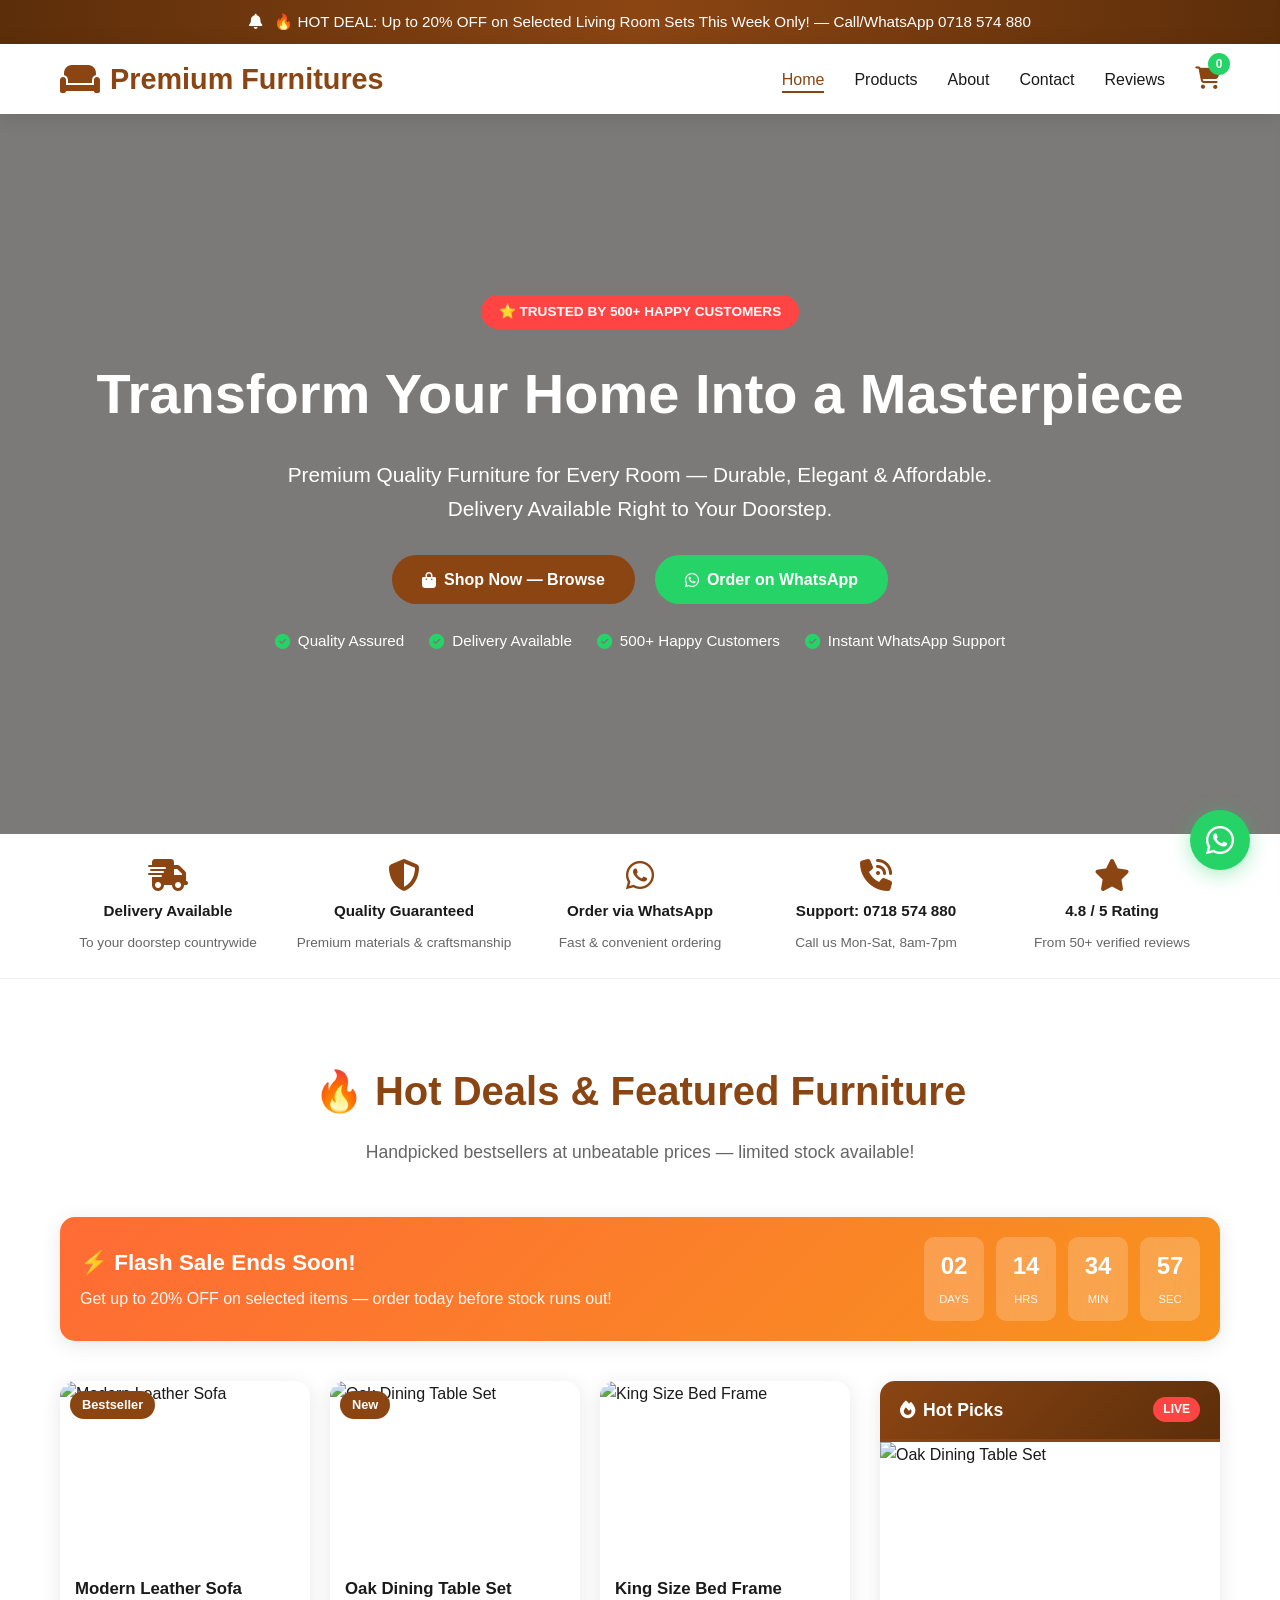
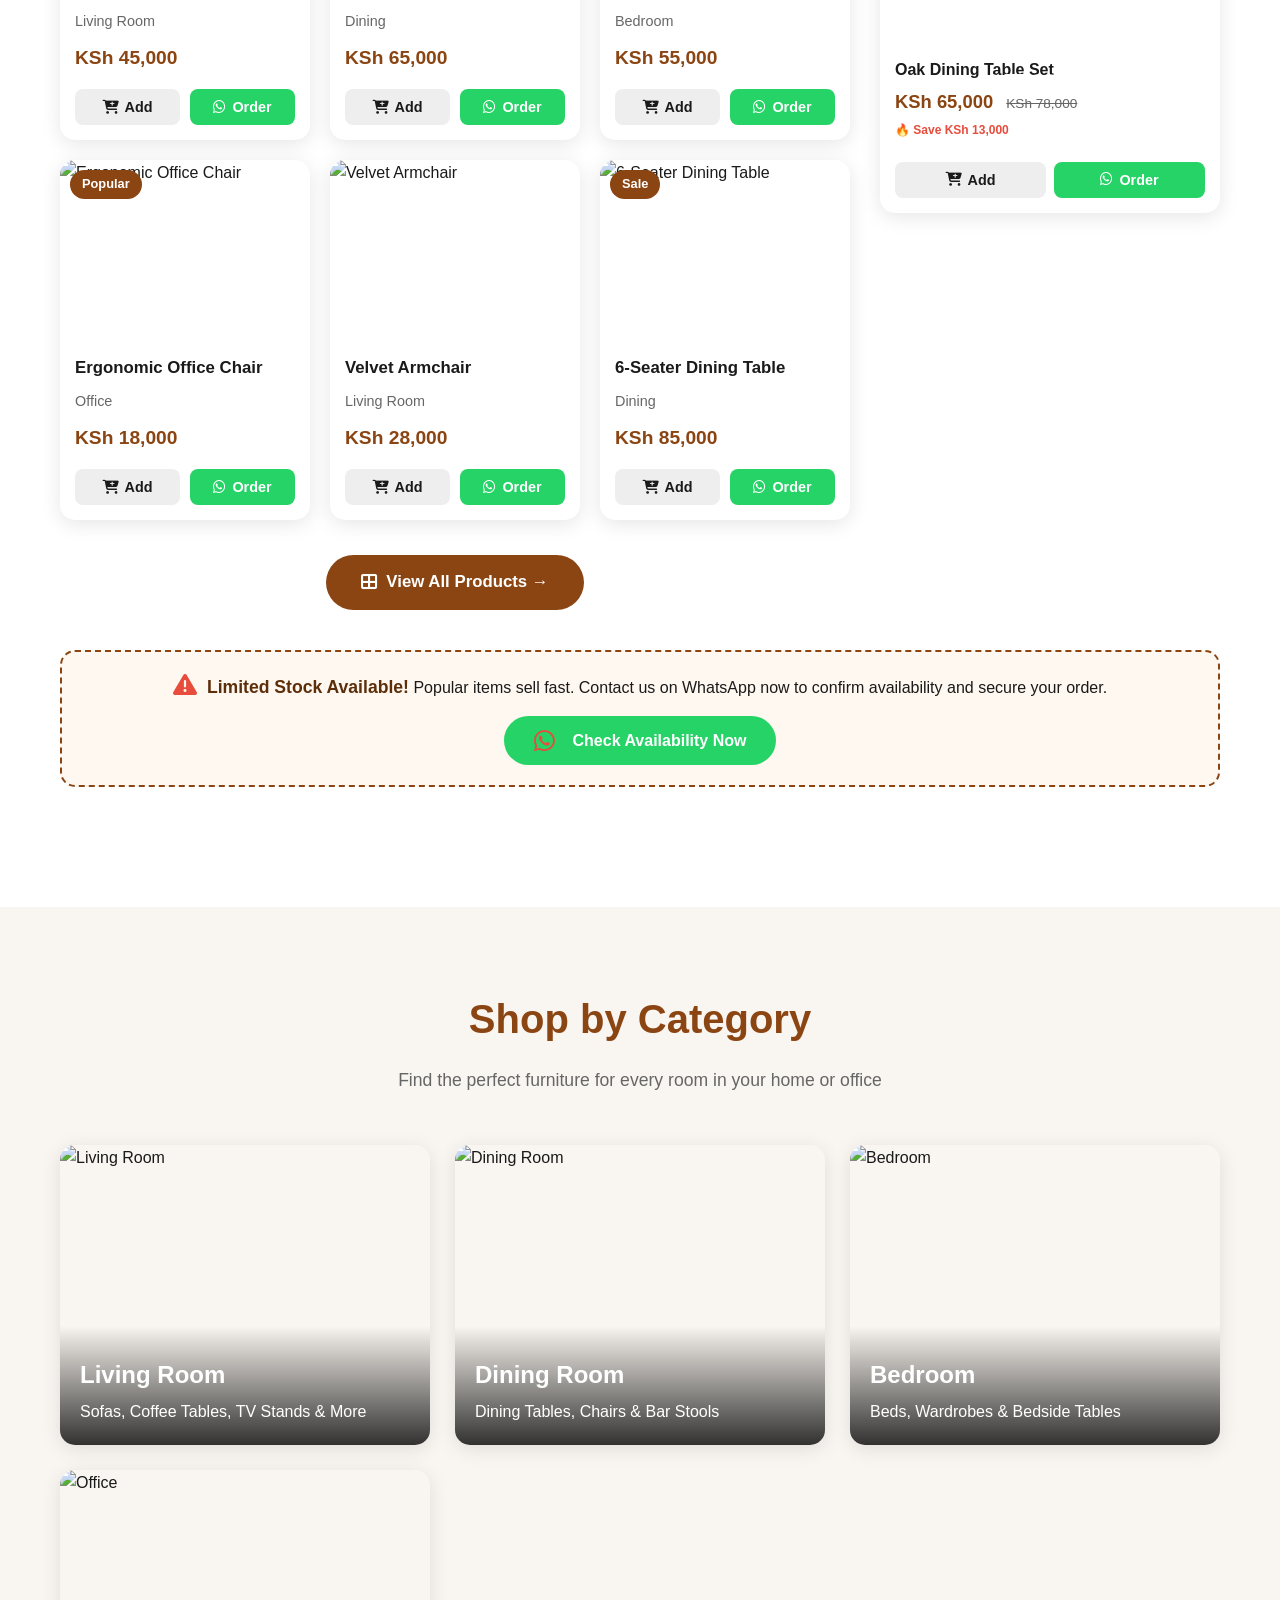
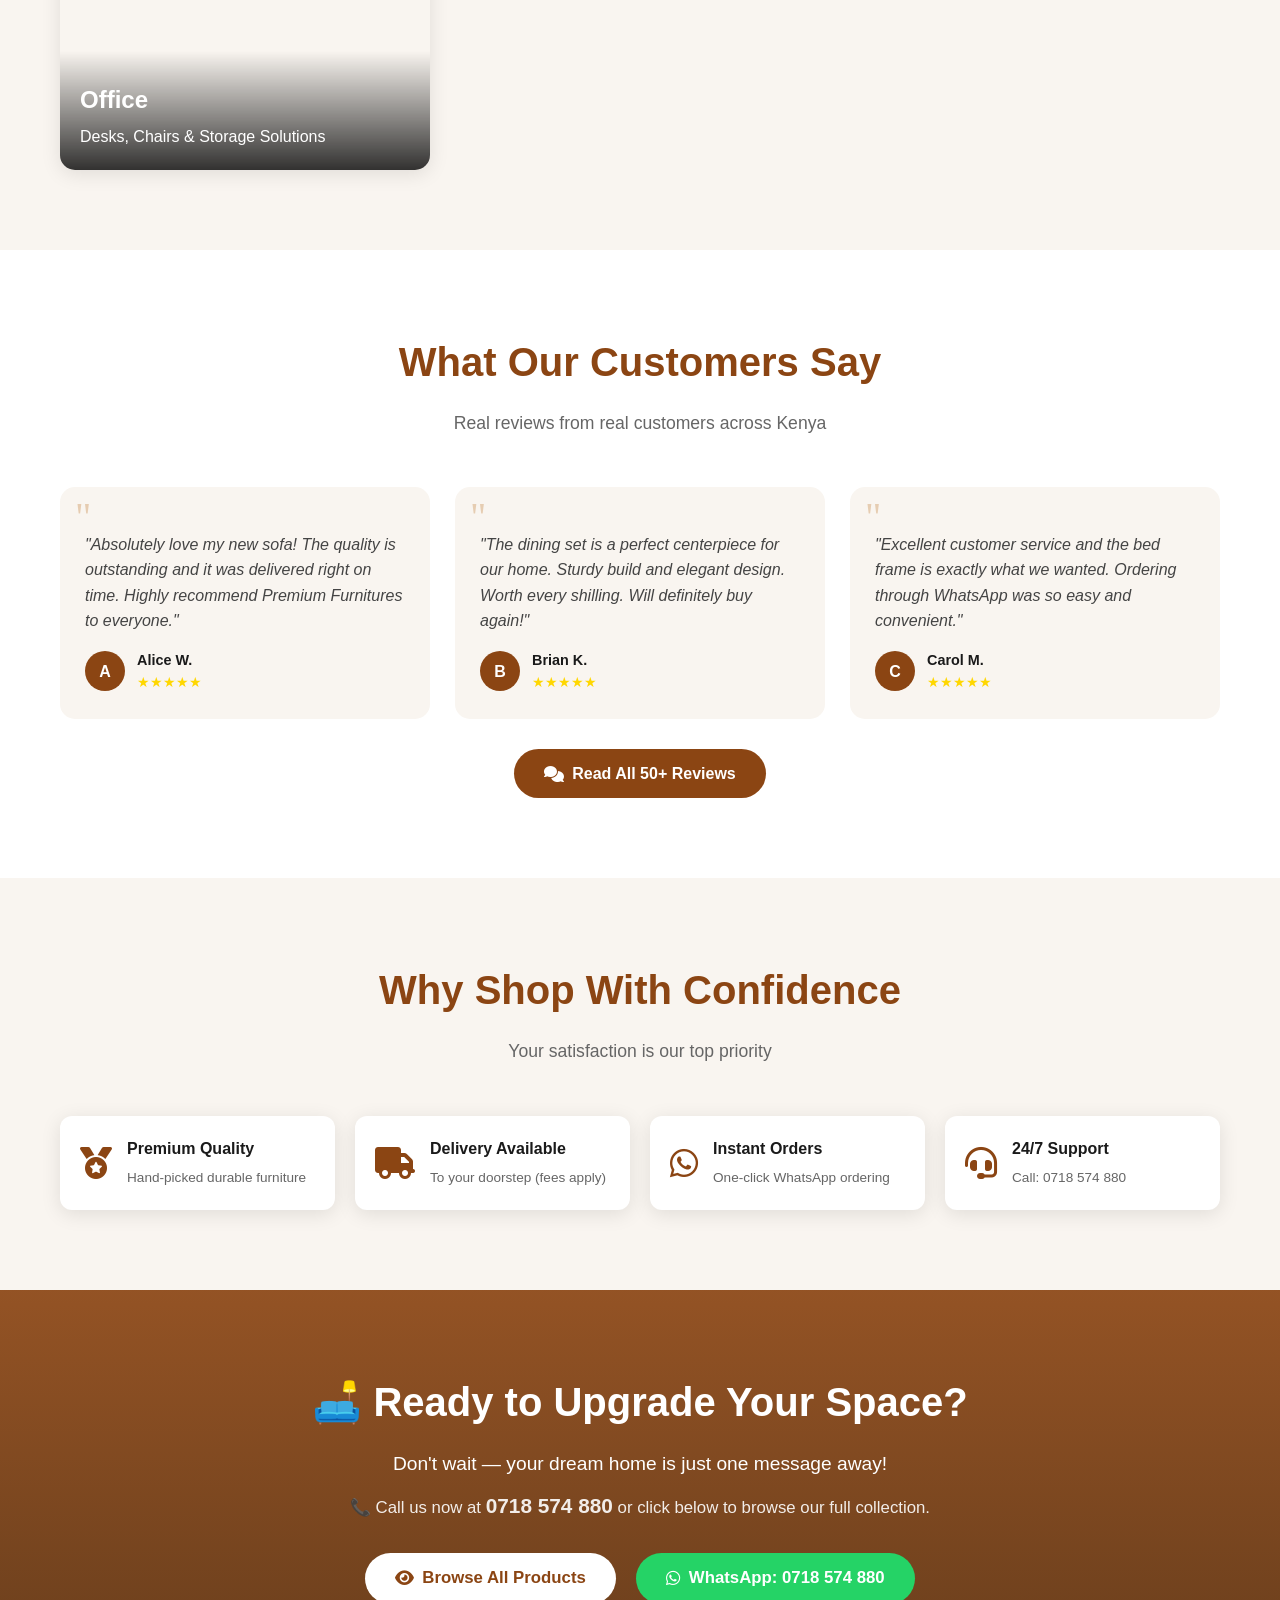
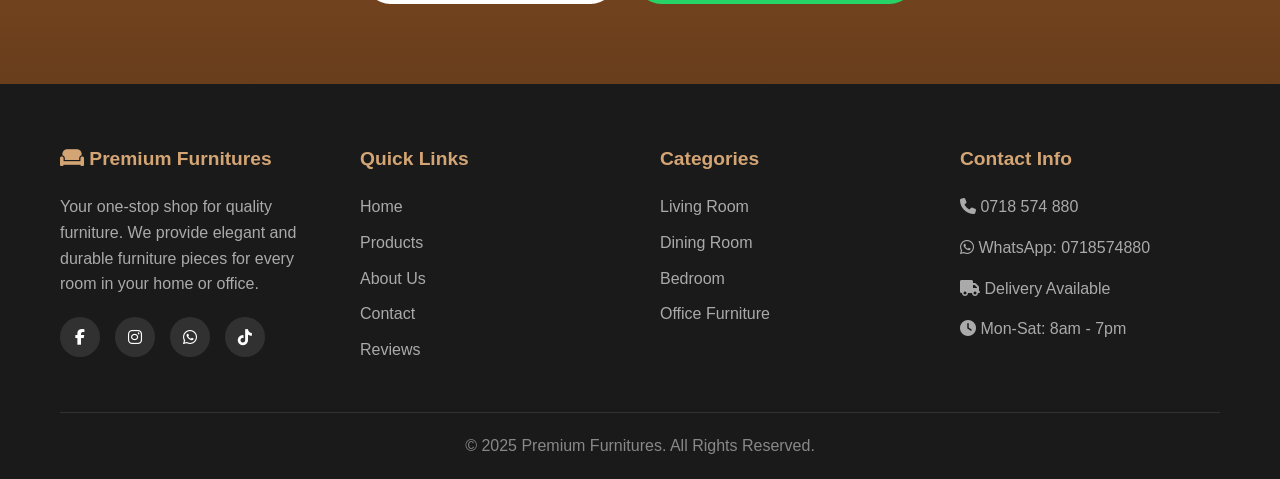
==== index.html @ 904276e6 "feat: build complete Premium Furnitures e-commerce website - 5 pages: Home, Products, About, Contact" ====
<!DOCTYPE html>
<html lang="en">
<head>
    <meta charset="UTF-8">
    <meta name="viewport" content="width=device-width, initial-scale=1.0">
    <title>Premium Furnitures - Quality Furniture for Every Home | Best Prices in Kenya</title>
    <meta name="description" content="Shop premium quality sofas, dining sets, beds & office furniture. Delivery available. Order via WhatsApp: 0718 574 880. Best prices guaranteed!">
    <link rel="stylesheet" href="styles.css">
    <link rel="stylesheet" href="https://cdnjs.cloudflare.com/ajax/libs/font-awesome/6.4.0/css/all.min.css">
</head>
<body>
    <!-- Announcement Bar -->
    <div class="announcement-bar">
        <i class="fas fa-bell"></i>
        🔥 HOT DEAL: Up to 20% OFF on Selected Living Room Sets This Week Only! — Call/WhatsApp 0718 574 880
    </div>

    <!-- Navigation -->
    <nav class="navbar">
        <div class="nav-container">
            <a href="index.html" class="logo">
                <i class="fas fa-couch"></i>
                Premium Furnitures
            </a>
            <ul class="nav-links" id="navLinks">
                <li><a href="index.html" class="active">Home</a></li>
                <li><a href="products.html">Products</a></li>
                <li><a href="about.html">About</a></li>
                <li><a href="contact.html">Contact</a></li>
                <li><a href="reviews.html">Reviews</a></li>
                <li>
                    <div class="cart-icon" data-cart-toggle>
                        <i class="fas fa-shopping-cart"></i>
                        <span class="cart-count" id="cartCount">0</span>
                    </div>
                </li>
            </ul>
            <div class="mobile-toggle" id="mobileToggle">
                <i class="fas fa-bars"></i>
            </div>
        </div>
    </nav>

    <!-- Hero Section (High-Converting) -->
    <section class="hero">
        <div class="hero-content">
            <div style="display:inline-block; background:#ff4444; color:white; padding:6px 18px; border-radius:30px; font-size:0.85rem; font-weight:bold; margin-bottom:20px; animation: fadeInUp 1s ease both;">
                ⭐ TRUSTED BY 500+ HAPPY CUSTOMERS
            </div>
            <h1>Transform Your Home Into a Masterpiece</h1>
            <p>Premium Quality Furniture for Every Room — Durable, Elegant & Affordable. <br>Delivery Available Right to Your Doorstep.</p>
            <div class="hero-buttons">
                <a href="products.html" class="btn btn-primary">
                    <i class="fas fa-shopping-bag"></i> Shop Now — Browse
                </a>
                <a href="https://wa.me/254718574880" target="_blank" class="btn btn-whatsapp">
                    <i class="fab fa-whatsapp"></i> Order on WhatsApp
                </a>
            </div>
            <div class="hero-trust">
                <span><i class="fas fa-check-circle"></i> Quality Assured</span>
                <span><i class="fas fa-check-circle"></i> Delivery Available</span>
                <span><i class="fas fa-check-circle"></i> 500+ Happy Customers</span>
                <span><i class="fas fa-check-circle"></i> Instant WhatsApp Support</span>
            </div>
        </div>
    </section>

    <!-- Trust Strip -->
    <div class="trust-strip">
        <div class="container">
            <div class="trust-strip-grid">
                <div class="trust-item">
                    <i class="fas fa-truck-fast"></i>
                    <strong>Delivery Available</strong>
                    <span>To your doorstep countrywide</span>
                </div>
                <div class="trust-item">
                    <i class="fas fa-shield-halved"></i>
                    <strong>Quality Guaranteed</strong>
                    <span>Premium materials & craftsmanship</span>
                </div>
                <div class="trust-item">
                    <i class="fab fa-whatsapp"></i>
                    <strong>Order via WhatsApp</strong>
                    <span>Fast & convenient ordering</span>
                </div>
                <div class="trust-item">
                    <i class="fas fa-phone-volume"></i>
                    <strong>Support: 0718 574 880</strong>
                    <span>Call us Mon-Sat, 8am-7pm</span>
                </div>
                <div class="trust-item">
                    <i class="fas fa-star"></i>
                    <strong>4.8 / 5 Rating</strong>
                    <span>From 50+ verified reviews</span>
                </div>
            </div>
        </div>
    </div>

    <!-- Featured Products + Slideshow Section -->
    <section class="section" style="background: var(--white);">
        <div class="container">
            <div class="section-header">
                <h2>🔥 Hot Deals & Featured Furniture</h2>
                <p>Handpicked bestsellers at unbeatable prices — limited stock available!</p>
            </div>

            <!-- Offer Banner with Countdown -->
            <div class="offer-banner">
                <div class="offer-banner-text">
                    <h3>⚡ Flash Sale Ends Soon!</h3>
                    <p>Get up to 20% OFF on selected items — order today before stock runs out!</p>
                </div>
                <div class="countdown" id="countdown">
                    <div class="countdown-box">
                        <span class="countdown-num" id="cdDays">02</span>
                        <span class="countdown-label">DAYS</span>
                    </div>
                    <div class="countdown-box">
                        <span class="countdown-num" id="cdHours">14</span>
                        <span class="countdown-label">HRS</span>
                    </div>
                    <div class="countdown-box">
                        <span class="countdown-num" id="cdMins">35</span>
                        <span class="countdown-label">MIN</span>
                    </div>
                    <div class="countdown-box">
                        <span class="countdown-num" id="cdSecs">22</span>
                        <span class="countdown-label">SEC</span>
                    </div>
                </div>
            </div>

            <!-- Products grid with right-side slideshow -->
            <div class="products-with-slideshow">
                <!-- Products Left Side -->
                <div>
                    <div class="mini-products-grid" id="featuredProducts"></div>
                    <div style="text-align: center; margin-top: 35px;">
                        <a href="products.html" class="btn btn-primary" style="font-size:1.05rem; padding:14px 35px;">
                            <i class="fas fa-th-large"></i> View All Products &rarr;
                        </a>
                    </div>
                </div>

                <!-- Slideshow Right Side -->
                <aside class="slideshow-panel">
                    <div class="slideshow-header">
                        <h3><i class="fas fa-fire"></i> Hot Picks</h3>
                        <span class="slideshow-badge">LIVE</span>
                    </div>
                    <div class="slideshow-progress">
                        <div class="slideshow-progress-bar" id="slideProgress"></div>
                    </div>
                    <div class="slideshow-container" id="slideshowContainer">
                        <!-- Slides injected by JS -->
                        <div class="slide-dots" id="slideDots"></div>
                    </div>
                    <div class="slideshow-actions" id="slideshowActions"></div>
                </aside>
            </div>

            <!-- Urgency Strip -->
            <div class="urgency-strip">
                <p><i class="fas fa-exclamation-triangle"></i><strong>Limited Stock Available!</strong> Popular items sell fast. Contact us on WhatsApp now to confirm availability and secure your order.</p>
                <a href="https://wa.me/254718574880" target="_blank" class="btn btn-whatsapp" style="margin-top:15px;">
                    <i class="fab fa-whatsapp"></i> Check Availability Now
                </a>
            </div>
        </div>
    </section>

    <!-- Categories Section -->
    <section class="section">
        <div class="container">
            <div class="section-header">
                <h2>Shop by Category</h2>
                <p>Find the perfect furniture for every room in your home or office</p>
            </div>
            <div class="categories-grid">
                <a href="products.html" class="category-card">
                    <img src="https://images.unsplash.com/photo-1555041469-a586c61ea9bc?w=600" alt="Living Room">
                    <div class="category-overlay">
                        <h3>Living Room</h3>
                        <p>Sofas, Coffee Tables, TV Stands & More</p>
                    </div>
                </a>
                <a href="products.html" class="category-card">
                    <img src="https://images.unsplash.com/photo-1617806118233-18e1de247200?w=600" alt="Dining Room">
                    <div class="category-overlay">
                        <h3>Dining Room</h3>
                        <p>Dining Tables, Chairs & Bar Stools</p>
                    </div>
                </a>
                <a href="products.html" class="category-card">
                    <img src="https://images.unsplash.com/photo-1505693416388-ac5ce068fe85?w=600" alt="Bedroom">
                    <div class="category-overlay">
                        <h3>Bedroom</h3>
                        <p>Beds, Wardrobes & Bedside Tables</p>
                    </div>
                </a>
                <a href="products.html" class="category-card">
                    <img src="https://images.unsplash.com/photo-1518455027359-f3f8164ba6bd?w=600" alt="Office">
                    <div class="category-overlay">
                        <h3>Office</h3>
                        <p>Desks, Chairs & Storage Solutions</p>
                    </div>
                </a>
            </div>
        </div>
    </section>

    <!-- Mini Testimonials -->
    <section class="section mini-testimonials">
        <div class="container">
            <div class="section-header">
                <h2>What Our Customers Say</h2>
                <p>Real reviews from real customers across Kenya</p>
            </div>
            <div class="mini-testis-grid">
                <div class="mini-testi">
                    <div class="mini-testi-quote">"</div>
                    <p>"Absolutely love my new sofa! The quality is outstanding and it was delivered right on time. Highly recommend Premium Furnitures to everyone."</p>
                    <div class="mini-testi-author">
                        <div class="mini-testi-avatar">A</div>
                        <div>
                            <div class="mini-testi-name">Alice W.</div>
                            <div class="mini-testi-stars">★★★★★</div>
                        </div>
                    </div>
                </div>
                <div class="mini-testi">
                    <div class="mini-testi-quote">"</div>
                    <p>"The dining set is a perfect centerpiece for our home. Sturdy build and elegant design. Worth every shilling. Will definitely buy again!"</p>
                    <div class="mini-testi-author">
                        <div class="mini-testi-avatar">B</div>
                        <div>
                            <div class="mini-testi-name">Brian K.</div>
                            <div class="mini-testi-stars">★★★★★</div>
                        </div>
                    </div>
                </div>
                <div class="mini-testi">
                    <div class="mini-testi-quote">"</div>
                    <p>"Excellent customer service and the bed frame is exactly what we wanted. Ordering through WhatsApp was so easy and convenient."</p>
                    <div class="mini-testi-author">
                        <div class="mini-testi-avatar">C</div>
                        <div>
                            <div class="mini-testi-name">Carol M.</div>
                            <div class="mini-testi-stars">★★★★★</div>
                        </div>
                    </div>
                </div>
            </div>
            <div style="text-align: center; margin-top: 30px;">
                <a href="reviews.html" class="btn btn-primary">
                    <i class="fas fa-comments"></i> Read All 50+ Reviews
                </a>
            </div>
        </div>
    </section>

    <!-- Guarantees -->
    <section class="section" style="background: var(--light);">
        <div class="container">
            <div class="section-header">
                <h2>Why Shop With Confidence</h2>
                <p>Your satisfaction is our top priority</p>
            </div>
            <div class="guarantees-row">
                <div class="guarantee-item">
                    <i class="fas fa-medal"></i>
                    <div>
                        <strong>Premium Quality</strong>
                        <span>Hand-picked durable furniture</span>
                    </div>
                </div>
                <div class="guarantee-item">
                    <i class="fas fa-truck"></i>
                    <div>
                        <strong>Delivery Available</strong>
                        <span>To your doorstep (fees apply)</span>
                    </div>
                </div>
                <div class="guarantee-item">
                    <i class="fab fa-whatsapp"></i>
                    <div>
                        <strong>Instant Orders</strong>
                        <span>One-click WhatsApp ordering</span>
                    </div>
                </div>
                <div class="guarantee-item">
                    <i class="fas fa-headset"></i>
                    <div>
                        <strong>24/7 Support</strong>
                        <span>Call: 0718 574 880</span>
                    </div>
                </div>
            </div>
        </div>
    </section>

    <!-- Final CTA Section -->
    <section class="section" style="background: linear-gradient(rgba(139,69,19,0.92), rgba(92,46,10,0.92)), url('https://images.unsplash.com/photo-1556228453-efd6c1ff04f6?w=1600') center/cover; color: white;">
        <div class="container" style="text-align: center;">
            <h2 style="font-size: 2.5rem; margin-bottom: 15px;">🛋️ Ready to Upgrade Your Space?</h2>
            <p style="font-size: 1.2rem; margin-bottom: 10px; max-width: 600px; margin-left: auto; margin-right: auto;">
                Don't wait — your dream home is just one message away!
            </p>
            <p style="font-size: 1.05rem; margin-bottom: 30px; opacity: 0.9;">
                📞 Call us now at <strong style="font-size:1.3rem;">0718 574 880</strong> or click below to browse our full collection.
            </p>
            <div style="display: flex; gap: 20px; justify-content: center; flex-wrap: wrap;">
                <a href="products.html" class="btn btn-primary" style="background: var(--white); color: var(--primary); font-size:1.05rem;">
                    <i class="fas fa-eye"></i> Browse All Products
                </a>
                <a href="https://wa.me/254718574880" target="_blank" class="btn btn-whatsapp" style="font-size:1.05rem;">
                    <i class="fab fa-whatsapp"></i> WhatsApp: 0718 574 880
                </a>
            </div>
        </div>
    </section>

    <!-- Footer -->
    <footer class="footer">
        <div class="container">
            <div class="footer-grid">
                <div class="footer-col">
                    <h4><i class="fas fa-couch"></i> Premium Furnitures</h4>
                    <p>Your one-stop shop for quality furniture. We provide elegant and durable furniture pieces for every room in your home or office.</p>
                    <div class="footer-social">
                        <a href="#"><i class="fab fa-facebook-f"></i></a>
                        <a href="#"><i class="fab fa-instagram"></i></a>
                        <a href="https://wa.me/254718574880"><i class="fab fa-whatsapp"></i></a>
                        <a href="#"><i class="fab fa-tiktok"></i></a>
                    </div>
                </div>
                <div class="footer-col">
                    <h4>Quick Links</h4>
                    <ul class="footer-links">
                        <li><a href="index.html">Home</a></li>
                        <li><a href="products.html">Products</a></li>
                        <li><a href="about.html">About Us</a></li>
                        <li><a href="contact.html">Contact</a></li>
                        <li><a href="reviews.html">Reviews</a></li>
                    </ul>
                </div>
                <div class="footer-col">
                    <h4>Categories</h4>
                    <ul class="footer-links">
                        <li><a href="products.html">Living Room</a></li>
                        <li><a href="products.html">Dining Room</a></li>
                        <li><a href="products.html">Bedroom</a></li>
                        <li><a href="products.html">Office Furniture</a></li>
                    </ul>
                </div>
                <div class="footer-col">
                    <h4>Contact Info</h4>
                    <p><i class="fas fa-phone"></i> 0718 574 880</p>
                    <p><i class="fab fa-whatsapp"></i> WhatsApp: 0718574880</p>
                    <p><i class="fas fa-truck"></i> Delivery Available</p>
                    <p><i class="fas fa-clock"></i> Mon-Sat: 8am - 7pm</p>
                </div>
            </div>
            <div class="footer-bottom">
                <p>&copy; 2025 Premium Furnitures. All Rights Reserved.</p>
            </div>
        </div>
    </footer>

    <!-- Cart Sidebar -->
    <div class="cart-overlay" id="cartOverlay"></div>
    <div class="cart-sidebar" id="cartSidebar">
        <div class="cart-header">
            <h3><i class="fas fa-shopping-cart"></i> Your Cart</h3>
            <button class="cart-close"><i class="fas fa-times"></i></button>
        </div>
        <div class="cart-items" id="cartItems"></div>
        <div class="cart-footer">
            <div class="cart-total">
                <span>Total:</span>
                <span id="cartTotal">KSh 0</span>
            </div>
            <button class="btn btn-whatsapp" style="width: 100%; justify-content: center;" onclick="checkoutWhatsApp()">
                <i class="fab fa-whatsapp"></i> Order via WhatsApp
            </button>
        </div>
    </div>

    <!-- WhatsApp Float -->
    <a href="https://wa.me/254718574880" target="_blank" class="whatsapp-float">
        <i class="fab fa-whatsapp"></i>
    </a>

    <script src="script.js"></script>
</body>
</html>
---- styles.css ----
/* ===== RESET & BASE STYLES ===== */
* {
    margin: 0;
    padding: 0;
    box-sizing: border-box;
}

:root {
    --primary: #8B4513;
    --primary-dark: #5C2E0A;
    --secondary: #D4A574;
    --accent: #25D366;
    --dark: #1a1a1a;
    --light: #f9f5f0;
    --white: #ffffff;
    --gray: #666;
    --light-gray: #eee;
    --shadow: 0 4px 20px rgba(0,0,0,0.1);
    --shadow-hover: 0 8px 30px rgba(0,0,0,0.15);
    --transition: all 0.3s ease;
}

body {
    font-family: 'Segoe UI', Tahoma, Geneva, Verdana, sans-serif;
    line-height: 1.6;
    color: var(--dark);
    background-color: var(--light);
}

a {
    text-decoration: none;
    color: inherit;
}

img {
    max-width: 100%;
    display: block;
}

.container {
    max-width: 1200px;
    margin: 0 auto;
    padding: 0 20px;
}

/* ===== NAVIGATION ===== */
.navbar {
    background: var(--white);
    box-shadow: var(--shadow);
    position: sticky;
    top: 0;
    z-index: 1000;
}

.nav-container {
    max-width: 1200px;
    margin: 0 auto;
    padding: 0 20px;
    display: flex;
    justify-content: space-between;
    align-items: center;
    height: 70px;
}

.logo {
    font-size: 1.8rem;
    font-weight: bold;
    color: var(--primary);
    display: flex;
    align-items: center;
    gap: 10px;
}

.logo i {
    font-size: 2rem;
}

.nav-links {
    display: flex;
    list-style: none;
    gap: 30px;
    align-items: center;
}

.nav-links a {
    font-weight: 500;
    transition: var(--transition);
    position: relative;
    padding: 5px 0;
}

.nav-links a:hover,
.nav-links a.active {
    color: var(--primary);
}

.nav-links a::after {
    content: '';
    position: absolute;
    bottom: 0;
    left: 0;
    width: 0;
    height: 2px;
    background: var(--primary);
    transition: var(--transition);
}

.nav-links a:hover::after,
.nav-links a.active::after {
    width: 100%;
}

.cart-icon {
    position: relative;
    cursor: pointer;
    font-size: 1.4rem;
    color: var(--primary);
}

.cart-count {
    position: absolute;
    top: -8px;
    right: -10px;
    background: var(--accent);
    color: white;
    border-radius: 50%;
    width: 22px;
    height: 22px;
    display: flex;
    align-items: center;
    justify-content: center;
    font-size: 0.75rem;
    font-weight: bold;
}

.mobile-toggle {
    display: none;
    font-size: 1.5rem;
    cursor: pointer;
    color: var(--primary);
}

/* ===== HERO SECTION ===== */
.hero {
    background: linear-gradient(rgba(0,0,0,0.5), rgba(0,0,0,0.5)), url('https://images.unsplash.com/photo-1555041469-a586c61ea9bc?w=1600') center/cover;
    height: 80vh;
    display: flex;
    align-items: center;
    justify-content: center;
    text-align: center;
    color: var(--white);
}

.hero-content h1 {
    font-size: 3.5rem;
    margin-bottom: 20px;
    animation: fadeInUp 1s ease;
}

.hero-content p {
    font-size: 1.3rem;
    margin-bottom: 30px;
    animation: fadeInUp 1s ease 0.2s both;
}

.hero-buttons {
    display: flex;
    gap: 20px;
    justify-content: center;
    flex-wrap: wrap;
    animation: fadeInUp 1s ease 0.4s both;
}

@keyframes fadeInUp {
    from {
        opacity: 0;
        transform: translateY(30px);
    }
    to {
        opacity: 1;
        transform: translateY(0);
    }
}

.btn {
    padding: 12px 30px;
    border-radius: 50px;
    font-weight: 600;
    cursor: pointer;
    transition: var(--transition);
    border: none;
    font-size: 1rem;
    display: inline-flex;
    align-items: center;
    gap: 8px;
}

.btn-primary {
    background: var(--primary);
    color: var(--white);
}

.btn-primary:hover {
    background: var(--primary-dark);
    transform: translateY(-2px);
}

.btn-whatsapp {
    background: var(--accent);
    color: var(--white);
}

.btn-whatsapp:hover {
    background: #1fb854;
    transform: translateY(-2px);
}

.btn-outline {
    background: transparent;
    border: 2px solid var(--white);
    color: var(--white);
}

.btn-outline:hover {
    background: var(--white);
    color: var(--dark);
}

/* ===== SECTION STYLES ===== */
.section {
    padding: 80px 0;
}

.section-header {
    text-align: center;
    margin-bottom: 50px;
}

.section-header h2 {
    font-size: 2.5rem;
    color: var(--primary);
    margin-bottom: 15px;
}

.section-header p {
    color: var(--gray);
    font-size: 1.1rem;
    max-width: 600px;
    margin: 0 auto;
}

/* ===== FEATURES SECTION ===== */
.features {
    background: var(--white);
}

.features-grid {
    display: grid;
    grid-template-columns: repeat(auto-fit, minmax(250px, 1fr));
    gap: 30px;
}

.feature-card {
    text-align: center;
    padding: 30px;
    border-radius: 15px;
    transition: var(--transition);
}

.feature-card:hover {
    transform: translateY(-10px);
    box-shadow: var(--shadow-hover);
}

.feature-card i {
    font-size: 3rem;
    color: var(--primary);
    margin-bottom: 20px;
}

.feature-card h3 {
    font-size: 1.3rem;
    margin-bottom: 10px;
}

.feature-card p {
    color: var(--gray);
}

/* ===== CATEGORIES ===== */
.categories-grid {
    display: grid;
    grid-template-columns: repeat(auto-fit, minmax(280px, 1fr));
    gap: 25px;
}

.category-card {
    position: relative;
    border-radius: 15px;
    overflow: hidden;
    height: 300px;
    cursor: pointer;
    box-shadow: var(--shadow);
}

.category-card img {
    width: 100%;
    height: 100%;
    object-fit: cover;
    transition: var(--transition);
}

.category-card:hover img {
    transform: scale(1.1);
}

.category-overlay {
    position: absolute;
    bottom: 0;
    left: 0;
    right: 0;
    background: linear-gradient(transparent, rgba(0,0,0,0.8));
    padding: 30px 20px 20px;
    color: var(--white);
}

.category-overlay h3 {
    font-size: 1.5rem;
    margin-bottom: 5px;
}

/* ===== PRODUCTS GRID ===== */
.products-grid {
    display: grid;
    grid-template-columns: repeat(auto-fill, minmax(270px, 1fr));
    gap: 30px;
}

.product-card {
    background: var(--white);
    border-radius: 15px;
    overflow: hidden;
    box-shadow: var(--shadow);
    transition: var(--transition);
}

.product-card:hover {
    transform: translateY(-8px);
    box-shadow: var(--shadow-hover);
}

.product-image {
    height: 220px;
    overflow: hidden;
    position: relative;
}

.product-image img {
    width: 100%;
    height: 100%;
    object-fit: cover;
    transition: var(--transition);
}

.product-card:hover .product-image img {
    transform: scale(1.08);
}

.product-badge {
    position: absolute;
    top: 10px;
    left: 10px;
    background: var(--primary);
    color: white;
    padding: 4px 12px;
    border-radius: 20px;
    font-size: 0.8rem;
    font-weight: 600;
}

.product-info {
    padding: 20px;
}

.product-info h3 {
    font-size: 1.2rem;
    margin-bottom: 8px;
    color: var(--dark);
}

.product-category {
    color: var(--gray);
    font-size: 0.9rem;
    margin-bottom: 10px;
}

.product-price {
    font-size: 1.4rem;
    font-weight: bold;
    color: var(--primary);
    margin-bottom: 15px;
}

.product-actions {
    display: flex;
    gap: 10px;
}

.btn-cart, .btn-order {
    flex: 1;
    padding: 10px;
    border: none;
    border-radius: 8px;
    cursor: pointer;
    font-weight: 600;
    transition: var(--transition);
    display: flex;
    align-items: center;
    justify-content: center;
    gap: 6px;
    font-size: 0.9rem;
}

.btn-cart {
    background: var(--light-gray);
    color: var(--dark);
}

.btn-cart:hover {
    background: var(--primary);
    color: var(--white);
}

.btn-order {
    background: var(--accent);
    color: var(--white);
}

.btn-order:hover {
    background: #1fb854;
}

/* ===== PAGE HEADER ===== */
.page-header {
    background: linear-gradient(rgba(139,69,19,0.9), rgba(92,46,10,0.9)), url('https://images.unsplash.com/photo-1556228453-efd6c1ff04f6?w=1600') center/cover;
    padding: 80px 0;
    text-align: center;
    color: var(--white);
}

.page-header h1 {
    font-size: 3rem;
    margin-bottom: 10px;
}

.page-header p {
    font-size: 1.2rem;
    opacity: 0.9;
}

/* ===== FILTERS ===== */
.filters {
    display: flex;
    justify-content: center;
    gap: 15px;
    margin-bottom: 40px;
    flex-wrap: wrap;
}

.filter-btn {
    padding: 8px 20px;
    border: 2px solid var(--primary);
    background: transparent;
    color: var(--primary);
    border-radius: 30px;
    cursor: pointer;
    font-weight: 500;
    transition: var(--transition);
}

.filter-btn.active,
.filter-btn:hover {
    background: var(--primary);
    color: var(--white);
}

/* ===== ABOUT PAGE ===== */
.about-content {
    display: grid;
    grid-template-columns: 1fr 1fr;
    gap: 50px;
    align-items: center;
}

.about-image img {
    border-radius: 15px;
    box-shadow: var(--shadow);
}

.about-text h2 {
    font-size: 2.2rem;
    color: var(--primary);
    margin-bottom: 20px;
}

.about-text p {
    margin-bottom: 15px;
    color: var(--gray);
}

.stats {
    display: grid;
    grid-template-columns: repeat(3, 1fr);
    gap: 20px;
    margin-top: 30px;
}

.stat-item {
    text-align: center;
    padding: 20px;
    background: var(--white);
    border-radius: 10px;
    box-shadow: var(--shadow);
}

.stat-number {
    font-size: 2.5rem;
    font-weight: bold;
    color: var(--primary);
}

.stat-label {
    color: var(--gray);
    margin-top: 5px;
}

/* ===== CONTACT PAGE ===== */
.contact-grid {
    display: grid;
    grid-template-columns: 1fr 1fr;
    gap: 50px;
}

.contact-info h3,
.contact-form h3 {
    font-size: 1.8rem;
    color: var(--primary);
    margin-bottom: 25px;
}

.contact-item {
    display: flex;
    align-items: flex-start;
    gap: 15px;
    margin-bottom: 25px;
}

.contact-item i {
    font-size: 1.5rem;
    color: var(--primary);
    width: 50px;
    height: 50px;
    background: var(--white);
    border-radius: 50%;
    display: flex;
    align-items: center;
    justify-content: center;
    box-shadow: var(--shadow);
    flex-shrink: 0;
}

.contact-item h4 {
    margin-bottom: 5px;
}

.contact-item p {
    color: var(--gray);
}

.form-group {
    margin-bottom: 20px;
}

.form-group label {
    display: block;
    margin-bottom: 8px;
    font-weight: 500;
}

.form-group input,
.form-group textarea {
    width: 100%;
    padding: 12px 15px;
    border: 2px solid var(--light-gray);
    border-radius: 10px;
    font-size: 1rem;
    transition: var(--transition);
    font-family: inherit;
}

.form-group input:focus,
.form-group textarea:focus {
    outline: none;
    border-color: var(--primary);
}

.form-group textarea {
    height: 150px;
    resize: vertical;
}

/* ===== REVIEWS PAGE ===== */
.reviews-summary {
    text-align: center;
    background: var(--white);
    padding: 40px;
    border-radius: 15px;
    margin-bottom: 40px;
    box-shadow: var(--shadow);
}

.average-rating {
    font-size: 4rem;
    font-weight: bold;
    color: var(--primary);
}

.stars {
    color: #FFD700;
    font-size: 1.5rem;
    margin: 10px 0;
}

.reviews-count {
    color: var(--gray);
}

.reviews-grid {
    display: grid;
    grid-template-columns: repeat(auto-fill, minmax(350px, 1fr));
    gap: 25px;
}

.review-card {
    background: var(--white);
    padding: 25px;
    border-radius: 15px;
    box-shadow: var(--shadow);
    transition: var(--transition);
}

.review-card:hover {
    transform: translateY(-5px);
    box-shadow: var(--shadow-hover);
}

.review-header {
    display: flex;
    align-items: center;
    gap: 15px;
    margin-bottom: 15px;
}

.review-avatar {
    width: 50px;
    height: 50px;
    border-radius: 50%;
    background: var(--primary);
    color: white;
    display: flex;
    align-items: center;
    justify-content: center;
    font-weight: bold;
    font-size: 1.2rem;
}

.review-name {
    font-weight: 600;
}

.review-date {
    color: var(--gray);
    font-size: 0.9rem;
}

.review-stars {
    color: #FFD700;
    margin-bottom: 10px;
}

.review-text {
    color: #444;
    line-height: 1.7;
}

.review-product {
    display: inline-block;
    background: var(--light);
    padding: 4px 12px;
    border-radius: 15px;
    font-size: 0.85rem;
    color: var(--primary);
    margin-top: 10px;
}

/* ===== CART SIDEBAR ===== */
.cart-sidebar {
    position: fixed;
    top: 0;
    right: -400px;
    width: 380px;
    max-width: 100%;
    height: 100vh;
    background: var(--white);
    box-shadow: -5px 0 20px rgba(0,0,0,0.1);
    z-index: 2000;
    transition: var(--transition);
    display: flex;
    flex-direction: column;
}

.cart-sidebar.open {
    right: 0;
}

.cart-overlay {
    position: fixed;
    top: 0;
    left: 0;
    width: 100%;
    height: 100%;
    background: rgba(0,0,0,0.5);
    z-index: 1999;
    opacity: 0;
    visibility: hidden;
    transition: var(--transition);
}

.cart-overlay.open {
    opacity: 1;
    visibility: visible;
}

.cart-header {
    padding: 20px;
    border-bottom: 1px solid var(--light-gray);
    display: flex;
    justify-content: space-between;
    align-items: center;
}

.cart-header h3 {
    font-size: 1.3rem;
    color: var(--primary);
}

.cart-close {
    background: none;
    border: none;
    font-size: 1.5rem;
    cursor: pointer;
    color: var(--gray);
}

.cart-items {
    flex: 1;
    overflow-y: auto;
    padding: 20px;
}

.cart-item {
    display: flex;
    gap: 15px;
    padding: 15px 0;
    border-bottom: 1px solid var(--light-gray);
}

.cart-item-image {
    width: 80px;
    height: 80px;
    border-radius: 10px;
    object-fit: cover;
}

.cart-item-info {
    flex: 1;
}

.cart-item-name {
    font-weight: 600;
    margin-bottom: 5px;
}

.cart-item-price {
    color: var(--primary);
    font-weight: bold;
}

.cart-item-quantity {
    display: flex;
    align-items: center;
    gap: 10px;
    margin-top: 8px;
}

.qty-btn {
    width: 28px;
    height: 28px;
    border: 1px solid var(--light-gray);
    background: white;
    border-radius: 50%;
    cursor: pointer;
    display: flex;
    align-items: center;
    justify-content: center;
}

.qty-btn:hover {
    background: var(--primary);
    color: white;
}

.cart-item-remove {
    background: none;
    border: none;
    color: #e74c3c;
    cursor: pointer;
    font-size: 1.2rem;
}

.cart-footer {
    padding: 20px;
    border-top: 1px solid var(--light-gray);
}

.cart-total {
    display: flex;
    justify-content: space-between;
    font-size: 1.3rem;
    font-weight: bold;
    margin-bottom: 15px;
}

.cart-empty {
    text-align: center;
    padding: 40px 20px;
    color: var(--gray);
}

.cart-empty i {
    font-size: 4rem;
    margin-bottom: 20px;
    opacity: 0.3;
}

/* ===== FOOTER ===== */
.footer {
    background: var(--dark);
    color: var(--white);
    padding: 60px 0 20px;
}

.footer-grid {
    display: grid;
    grid-template-columns: repeat(auto-fit, minmax(250px, 1fr));
    gap: 40px;
    margin-bottom: 40px;
}

.footer-col h4 {
    font-size: 1.2rem;
    margin-bottom: 20px;
    color: var(--secondary);
}

.footer-col p {
    color: #aaa;
    margin-bottom: 15px;
}

.footer-links {
    list-style: none;
}

.footer-links li {
    margin-bottom: 10px;
}

.footer-links a {
    color: #aaa;
    transition: var(--transition);
}

.footer-links a:hover {
    color: var(--secondary);
    padding-left: 5px;
}

.footer-social {
    display: flex;
    gap: 15px;
    margin-top: 20px;
}

.footer-social a {
    width: 40px;
    height: 40px;
    background: rgba(255,255,255,0.1);
    border-radius: 50%;
    display: flex;
    align-items: center;
    justify-content: center;
    transition: var(--transition);
}

.footer-social a:hover {
    background: var(--primary);
    transform: translateY(-3px);
}

.footer-bottom {
    text-align: center;
    padding-top: 20px;
    border-top: 1px solid rgba(255,255,255,0.1);
    color: #888;
}

/* ===== WHATSAPP FLOAT BUTTON ===== */
.whatsapp-float {
    position: fixed;
    bottom: 30px;
    right: 30px;
    width: 60px;
    height: 60px;
    background: var(--accent);
    color: white;
    border-radius: 50%;
    display: flex;
    align-items: center;
    justify-content: center;
    font-size: 2rem;
    box-shadow: 0 4px 20px rgba(37,211,102,0.4);
    z-index: 999;
    transition: var(--transition);
    animation: pulse 2s infinite;
}

.whatsapp-float:hover {
    transform: scale(1.1);
}

@keyframes pulse {
    0% { box-shadow: 0 0 0 0 rgba(37,211,102,0.7); }
    70% { box-shadow: 0 0 0 15px rgba(37,211,102,0); }
    100% { box-shadow: 0 0 0 0 rgba(37,211,102,0); }
}

/* ===== TOAST NOTIFICATION ===== */
.toast {
    position: fixed;
    bottom: 100px;
    left: 50%;
    transform: translateX(-50%) translateY(100px);
    background: var(--dark);
    color: white;
    padding: 15px 25px;
    border-radius: 10px;
    z-index: 3000;
    opacity: 0;
    transition: var(--transition);
    display: flex;
    align-items: center;
    gap: 10px;
}

.toast.show {
    opacity: 1;
    transform: translateX(-50%) translateY(0);
}

/* ===== HIGH-CONVERSION ELEMENTS ===== */

/* Announcement Bar */
.announcement-bar {
    background: linear-gradient(90deg, var(--primary-dark), var(--primary), var(--primary-dark));
    color: var(--white);
    text-align: center;
    padding: 10px 20px;
    font-weight: 500;
    font-size: 0.95rem;
}

.announcement-bar i {
    margin-right: 8px;
    animation: ring 2s infinite;
}

@keyframes ring {
    0%, 100% { transform: rotate(0); }
    10%, 30% { transform: rotate(-15deg); }
    20%, 40% { transform: rotate(15deg); }
    50% { transform: rotate(0); }
}

/* Urgency/Hero Extras */
.hero-trust {
    display: flex;
    gap: 25px;
    justify-content: center;
    flex-wrap: wrap;
    margin-top: 25px;
    font-size: 0.95rem;
    opacity: 0.95;
    animation: fadeInUp 1s ease 0.6s both;
}

.hero-trust span {
    display: flex;
    align-items: center;
    gap: 8px;
}

.hero-trust i {
    color: var(--accent);
}

/* Trust Badges Strip */
.trust-strip {
    background: var(--white);
    padding: 25px 0;
    border-bottom: 1px solid var(--light-gray);
}

.trust-strip-grid {
    display: grid;
    grid-template-columns: repeat(auto-fit, minmax(200px, 1fr));
    gap: 20px;
    text-align: center;
}

.trust-item {
    display: flex;
    flex-direction: column;
    align-items: center;
    gap: 8px;
}

.trust-item i {
    font-size: 2rem;
    color: var(--primary);
}

.trust-item strong {
    font-size: 0.95rem;
}

.trust-item span {
    font-size: 0.85rem;
    color: var(--gray);
}

/* Offer Banner */
.offer-banner {
    background: linear-gradient(135deg, #ff6b35, #f7931e);
    color: white;
    padding: 20px;
    border-radius: 15px;
    display: flex;
    justify-content: space-between;
    align-items: center;
    flex-wrap: wrap;
    gap: 20px;
    margin-bottom: 40px;
    box-shadow: var(--shadow);
}

.offer-banner-text h3 {
    font-size: 1.4rem;
    margin-bottom: 5px;
}

.offer-banner-text p {
    opacity: 0.95;
}

.countdown {
    display: flex;
    gap: 12px;
}

.countdown-box {
    background: rgba(255,255,255,0.2);
    padding: 10px 15px;
    border-radius: 10px;
    text-align: center;
    min-width: 60px;
    backdrop-filter: blur(10px);
}

.countdown-num {
    font-size: 1.5rem;
    font-weight: bold;
    display: block;
}

.countdown-label {
    font-size: 0.7rem;
    opacity: 0.9;
}

/* Products + Slideshow Layout */
.products-with-slideshow {
    display: grid;
    grid-template-columns: 1fr 340px;
    gap: 30px;
    align-items: start;
}

.mini-products-grid {
    display: grid;
    grid-template-columns: repeat(auto-fill, minmax(220px, 1fr));
    gap: 20px;
}

.mini-products-grid .product-card .product-image {
    height: 180px;
}

.mini-products-grid .product-card .product-info {
    padding: 15px;
}

.mini-products-grid .product-info h3 {
    font-size: 1.05rem;
}

.mini-products-grid .product-price {
    font-size: 1.2rem;
}

/* Slideshow Panel */
.slideshow-panel {
    background: var(--white);
    border-radius: 15px;
    box-shadow: var(--shadow);
    overflow: hidden;
    position: sticky;
    top: 90px;
}

.slideshow-header {
    background: linear-gradient(135deg, var(--primary), var(--primary-dark));
    color: white;
    padding: 15px 20px;
    display: flex;
    justify-content: space-between;
    align-items: center;
}

.slideshow-header h3 {
    font-size: 1.1rem;
    display: flex;
    align-items: center;
    gap: 8px;
}

.slideshow-badge {
    background: #ff4444;
    color: white;
    padding: 3px 10px;
    border-radius: 20px;
    font-size: 0.75rem;
    font-weight: bold;
    animation: pulse2 1.5s infinite;
}

@keyframes pulse2 {
    0%, 100% { opacity: 1; }
    50% { opacity: 0.6; }
}

.slideshow-container {
    position: relative;
    height: 320px;
    overflow: hidden;
}

.slide {
    position: absolute;
    top: 0;
    left: 0;
    width: 100%;
    height: 100%;
    opacity: 0;
    transition: opacity 0.6s ease;
    display: flex;
    flex-direction: column;
}

.slide.active {
    opacity: 1;
}

.slide-img {
    width: 100%;
    height: 200px;
    object-fit: cover;
}

.slide-info {
    padding: 15px;
    flex: 1;
}

.slide-name {
    font-weight: 600;
    font-size: 1rem;
    margin-bottom: 5px;
}

.slide-price {
    color: var(--primary);
    font-weight: bold;
    font-size: 1.15rem;
}

.slide-old-price {
    text-decoration: line-through;
    color: var(--gray);
    font-size: 0.85rem;
    font-weight: normal;
    margin-left: 8px;
}

.slide-dots {
    position: absolute;
    bottom: 80px;
    left: 50%;
    transform: translateX(-50%);
    display: flex;
    gap: 6px;
    z-index: 2;
}

.slide-dot {
    width: 8px;
    height: 8px;
    border-radius: 50%;
    background: rgba(255,255,255,0.5);
    cursor: pointer;
    transition: var(--transition);
}

.slide-dot.active {
    background: white;
    width: 24px;
    border-radius: 4px;
}

.slideshow-actions {
    padding: 0 15px 15px;
    display: flex;
    gap: 8px;
}

.slideshow-actions .btn {
    font-size: 0.85rem;
    padding: 10px;
    flex: 1;
}

.slideshow-progress {
    height: 3px;
    background: var(--light-gray);
    position: relative;
}

.slideshow-progress-bar {
    height: 100%;
    background: var(--primary);
    width: 0%;
    transition: width 0.1s linear;
}

/* Mini Testimonials */
.mini-testimonials {
    background: var(--white);
}

.mini-testis-grid {
    display: grid;
    grid-template-columns: repeat(auto-fit, minmax(280px, 1fr));
    gap: 25px;
}

.mini-testi {
    background: var(--light);
    padding: 25px;
    border-radius: 15px;
    position: relative;
}

.mini-testi-quote {
    font-size: 2.5rem;
    color: var(--secondary);
    position: absolute;
    top: 10px;
    left: 15px;
    opacity: 0.5;
    font-family: Georgia, serif;
    line-height: 1;
}

.mini-testi p {
    color: #444;
    font-style: italic;
    margin-bottom: 15px;
    padding-top: 20px;
}

.mini-testi-author {
    display: flex;
    align-items: center;
    gap: 12px;
}

.mini-testi-avatar {
    width: 40px;
    height: 40px;
    border-radius: 50%;
    background: var(--primary);
    color: white;
    display: flex;
    align-items: center;
    justify-content: center;
    font-weight: bold;
}

.mini-testi-name {
    font-weight: 600;
    font-size: 0.9rem;
}

.mini-testi-stars {
    color: #FFD700;
    font-size: 0.85rem;
}

/* Urgency Strip */
.urgency-strip {
    background: #fff8f0;
    border: 2px dashed var(--primary);
    border-radius: 15px;
    padding: 20px 30px;
    text-align: center;
    margin: 40px 0;
}

.urgency-strip i {
    color: #e74c3c;
    font-size: 1.5rem;
    margin-right: 10px;
}

.urgency-strip strong {
    color: var(--primary-dark);
    font-size: 1.1rem;
}

/* Guarantees Row */
.guarantees-row {
    display: grid;
    grid-template-columns: repeat(auto-fit, minmax(220px, 1fr));
    gap: 20px;
    margin-top: 40px;
}

.guarantee-item {
    display: flex;
    align-items: center;
    gap: 15px;
    padding: 20px;
    background: var(--white);
    border-radius: 12px;
    box-shadow: var(--shadow);
}

.guarantee-item i {
    font-size: 2rem;
    color: var(--primary);
    flex-shrink: 0;
}

.guarantee-item strong {
    display: block;
    margin-bottom: 3px;
}

.guarantee-item span {
    font-size: 0.85rem;
    color: var(--gray);
}

/* ===== RESPONSIVE ===== */
@media (max-width: 992px) {
    .products-with-slideshow {
        grid-template-columns: 1fr;
    }
    .slideshow-panel {
        position: static;
    }
    .slideshow-container {
        height: 400px;
    }
    .slide-img {
        height: 260px;
    }
}

@media (max-width: 768px) {
    .mobile-toggle {
        display: block;
    }

    .nav-links {
        position: fixed;
        top: 70px;
        left: 0;
        width: 100%;
        background: var(--white);
        flex-direction: column;
        padding: 20px;
        gap: 15px;
        box-shadow: var(--shadow);
        transform: translateY(-150%);
        transition: var(--transition);
    }

    .nav-links.open {
        transform: translateY(0);
    }

    .hero-content h1 {
        font-size: 2.2rem;
    }

    .hero-content p {
        font-size: 1rem;
    }

    .about-content,
    .contact-grid {
        grid-template-columns: 1fr;
    }

    .section-header h2 {
        font-size: 1.8rem;
    }

    .reviews-grid {
        grid-template-columns: 1fr;
    }

    .page-header h1 {
        font-size: 2rem;
    }

    .cart-sidebar {
        width: 100%;
        right: -100%;
    }

    .hero-trust {
        gap: 12px;
        font-size: 0.85rem;
    }

    .countdown-box {
        padding: 8px 10px;
        min-width: 50px;
    }

    .countdown-num {
        font-size: 1.2rem;
    }

    .offer-banner {
        justify-content: center;
        text-align: center;
    }

    .hero-content h1 {
        font-size: 2rem;
    }
}
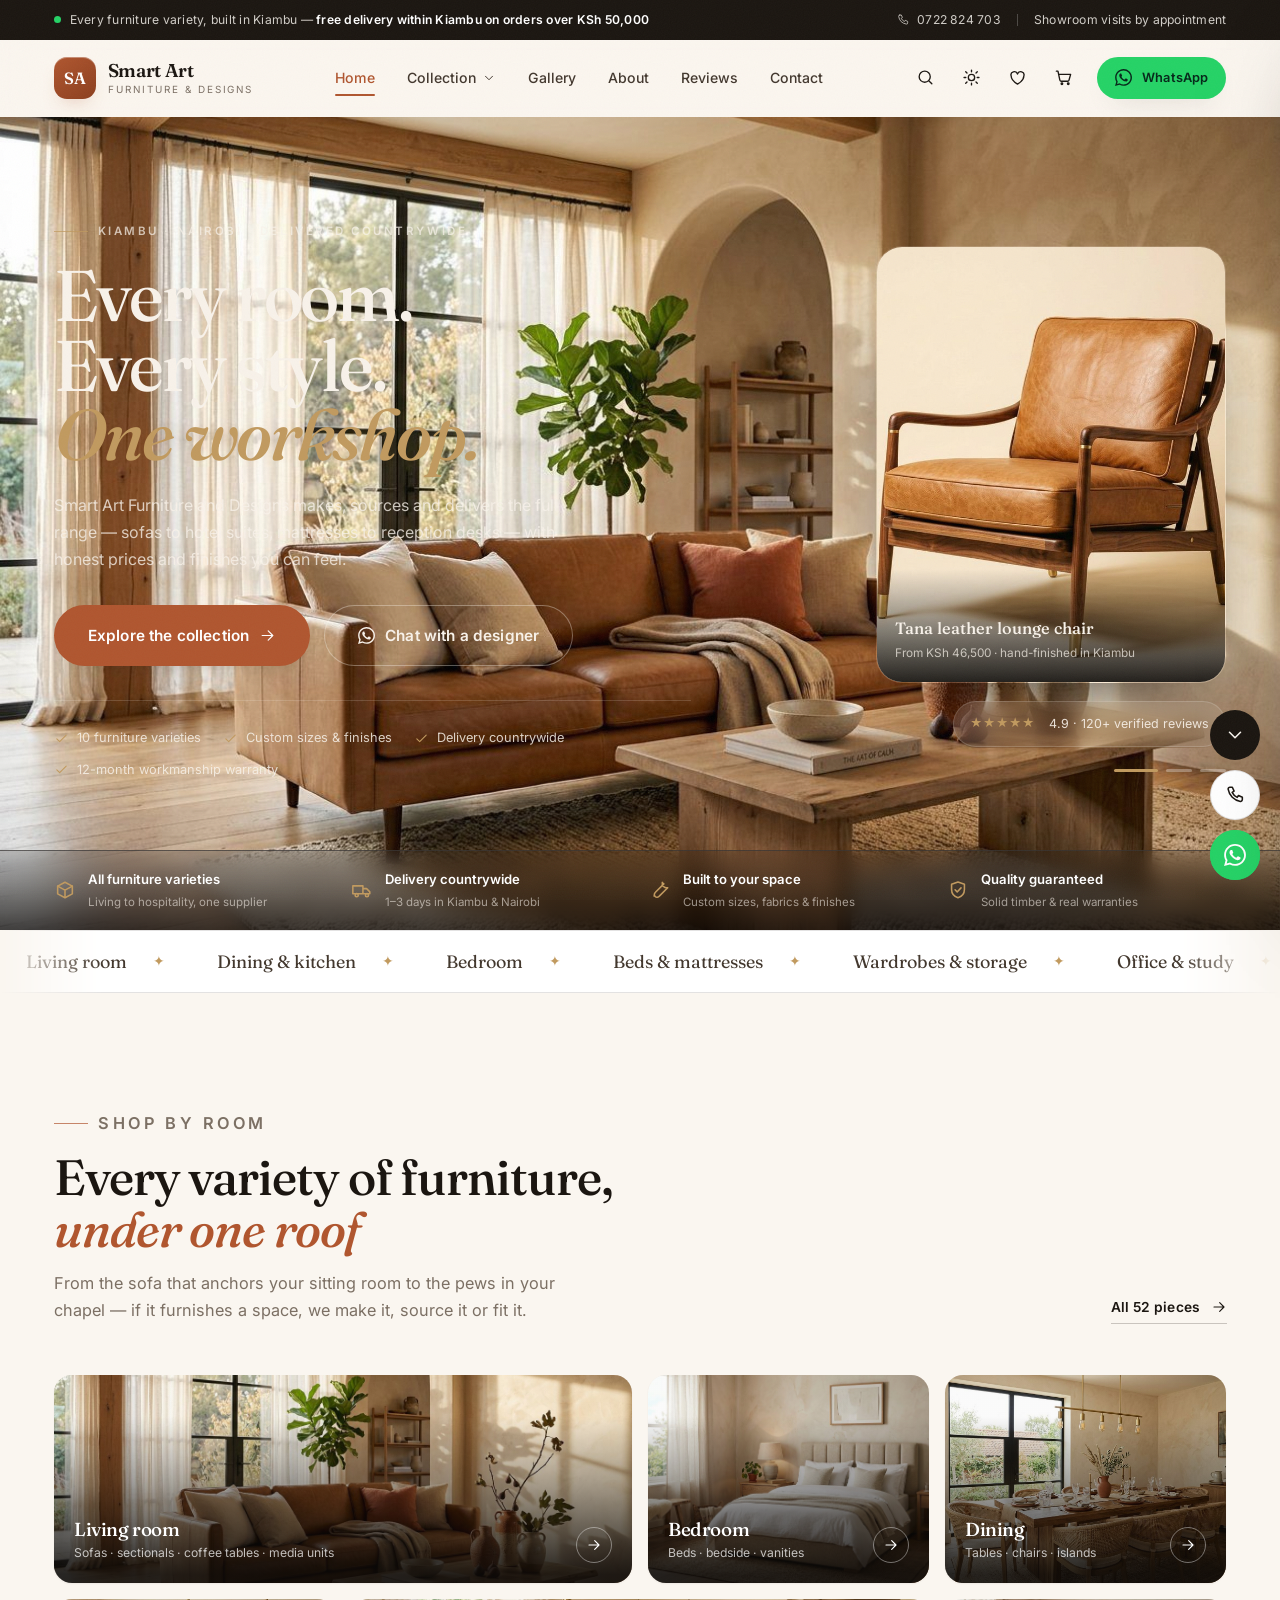
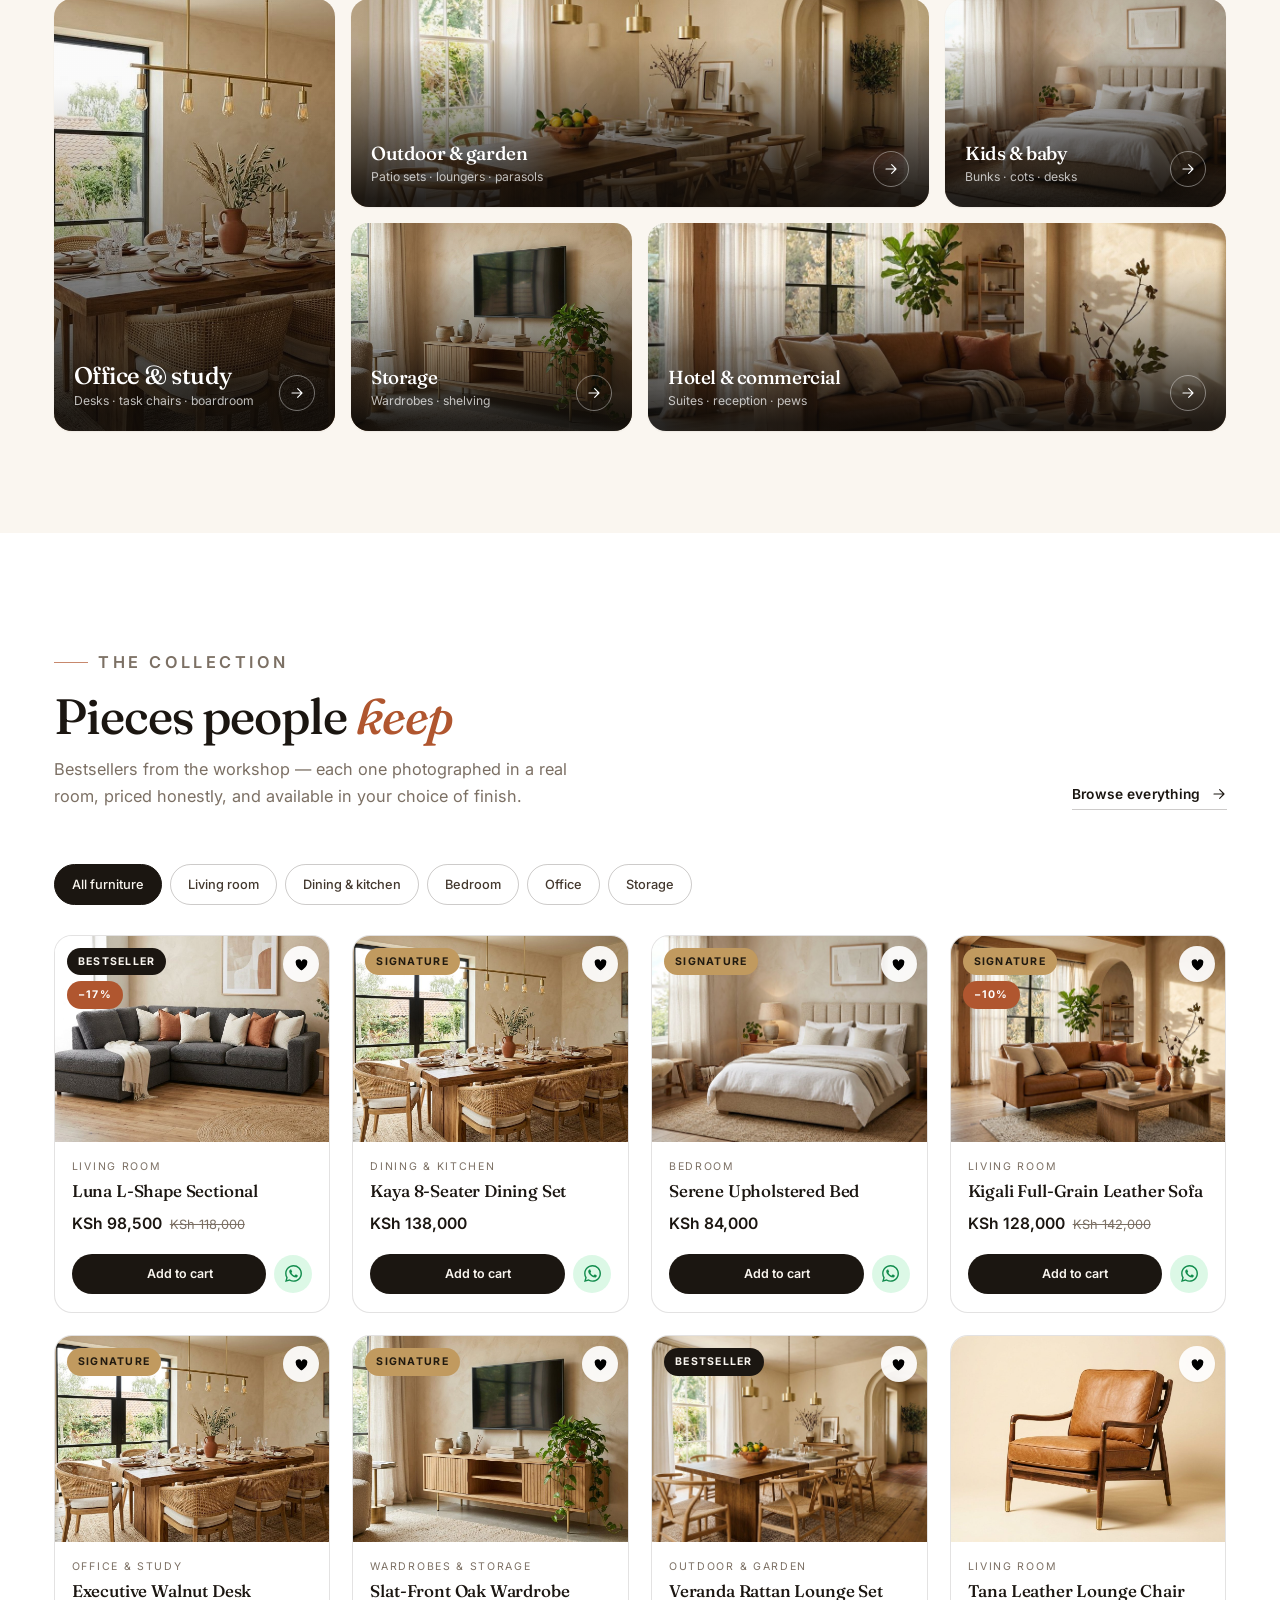
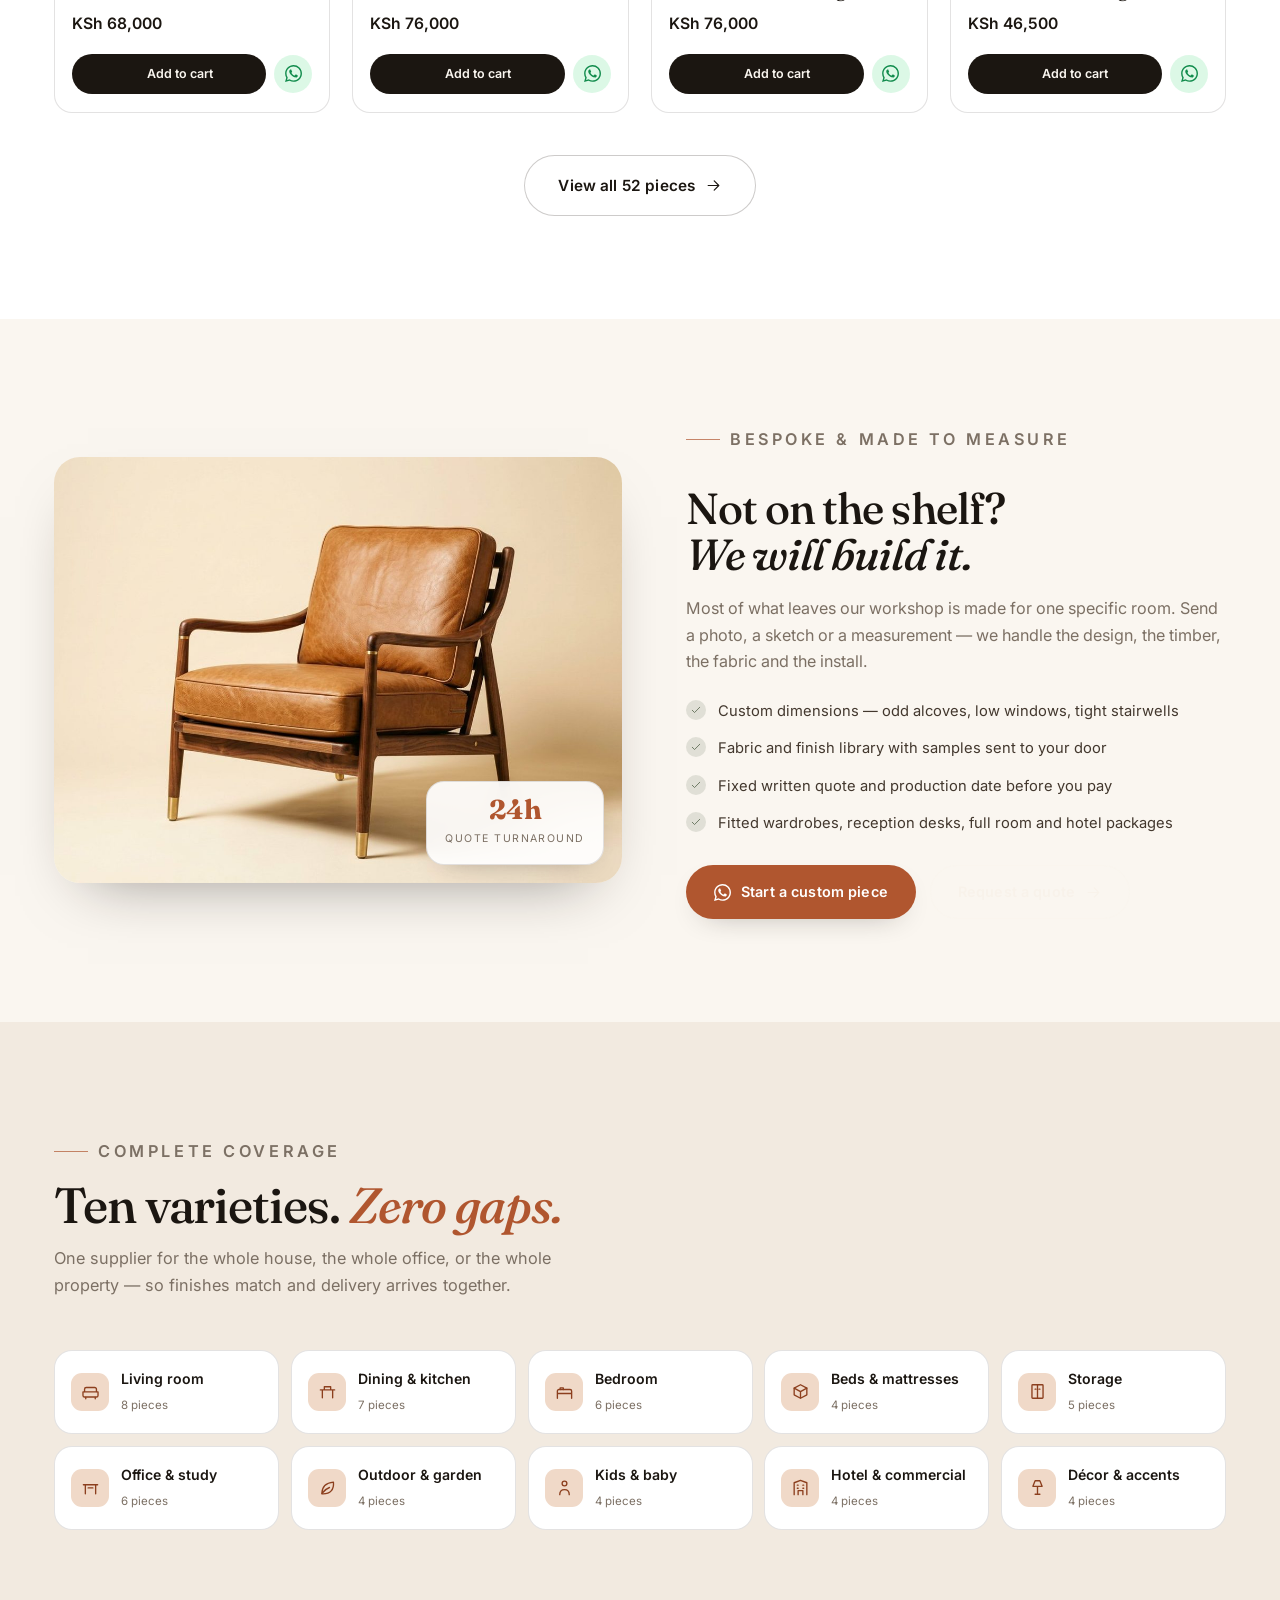
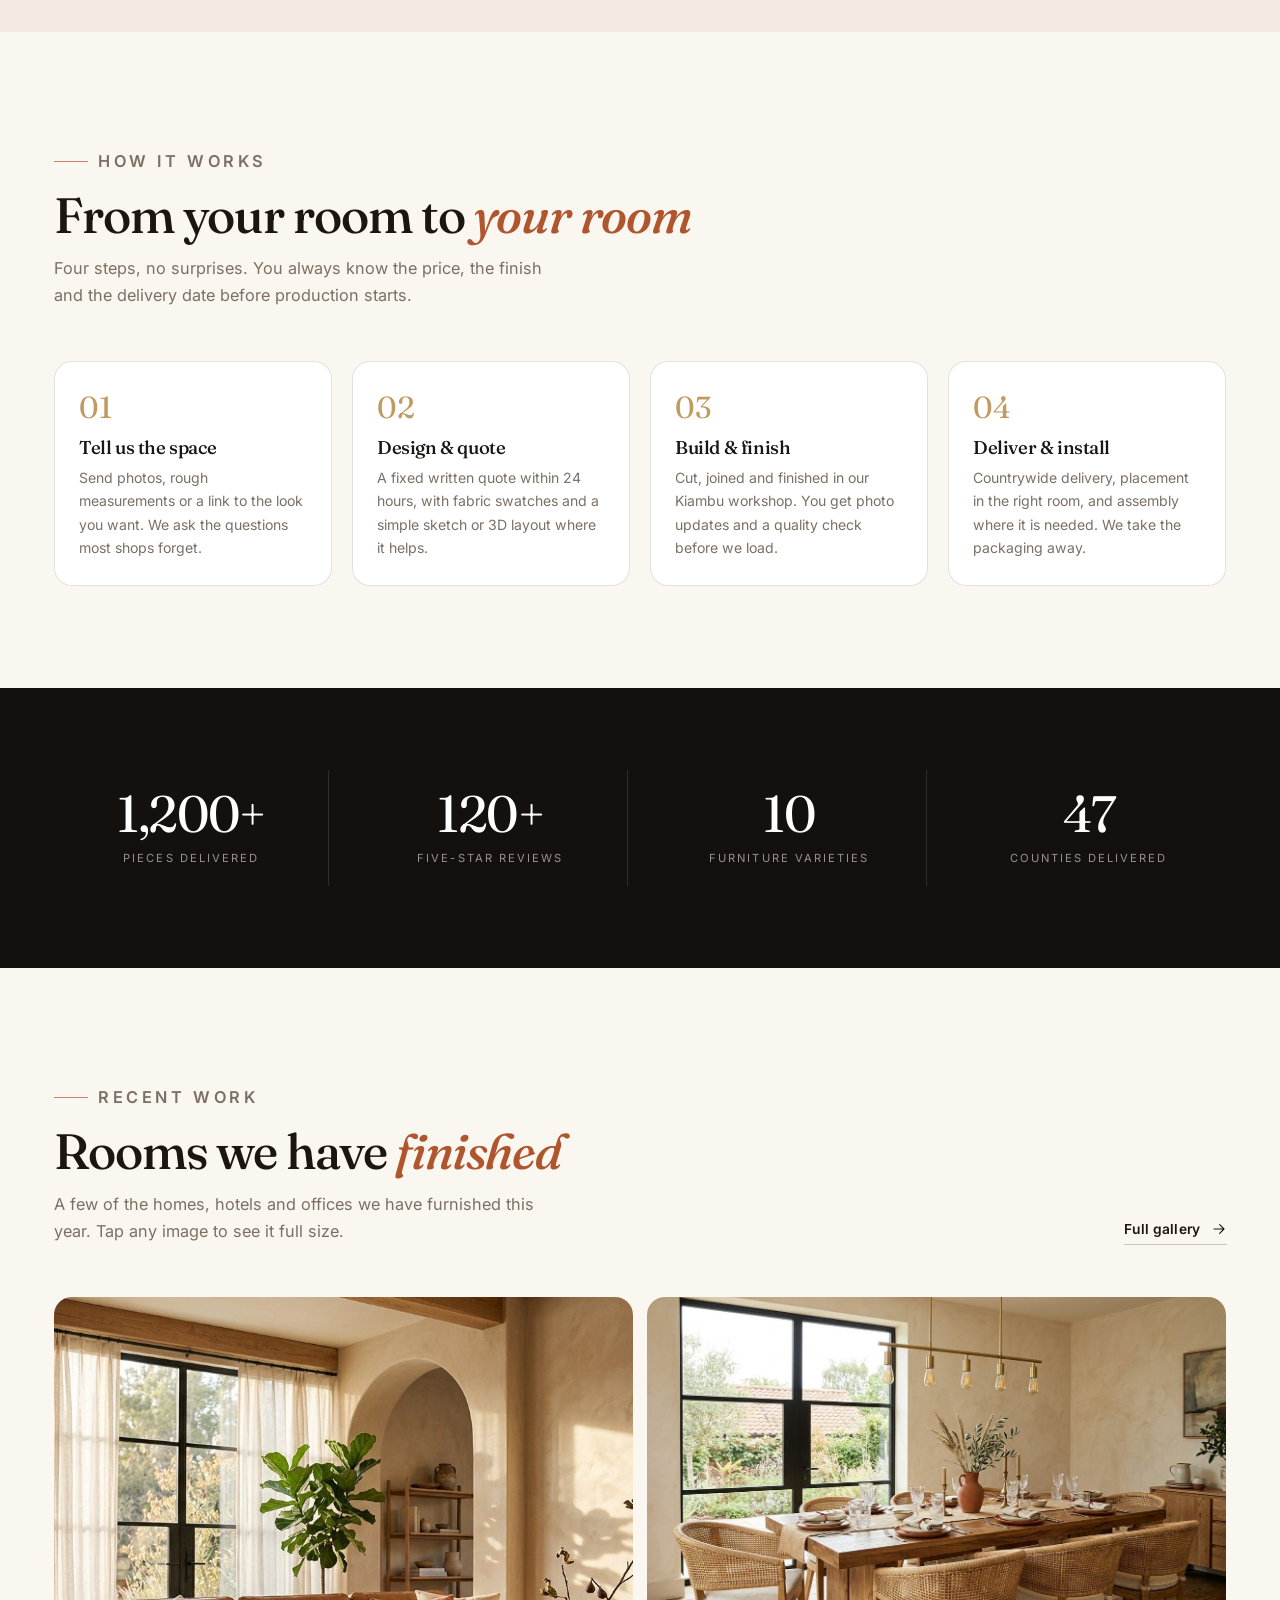
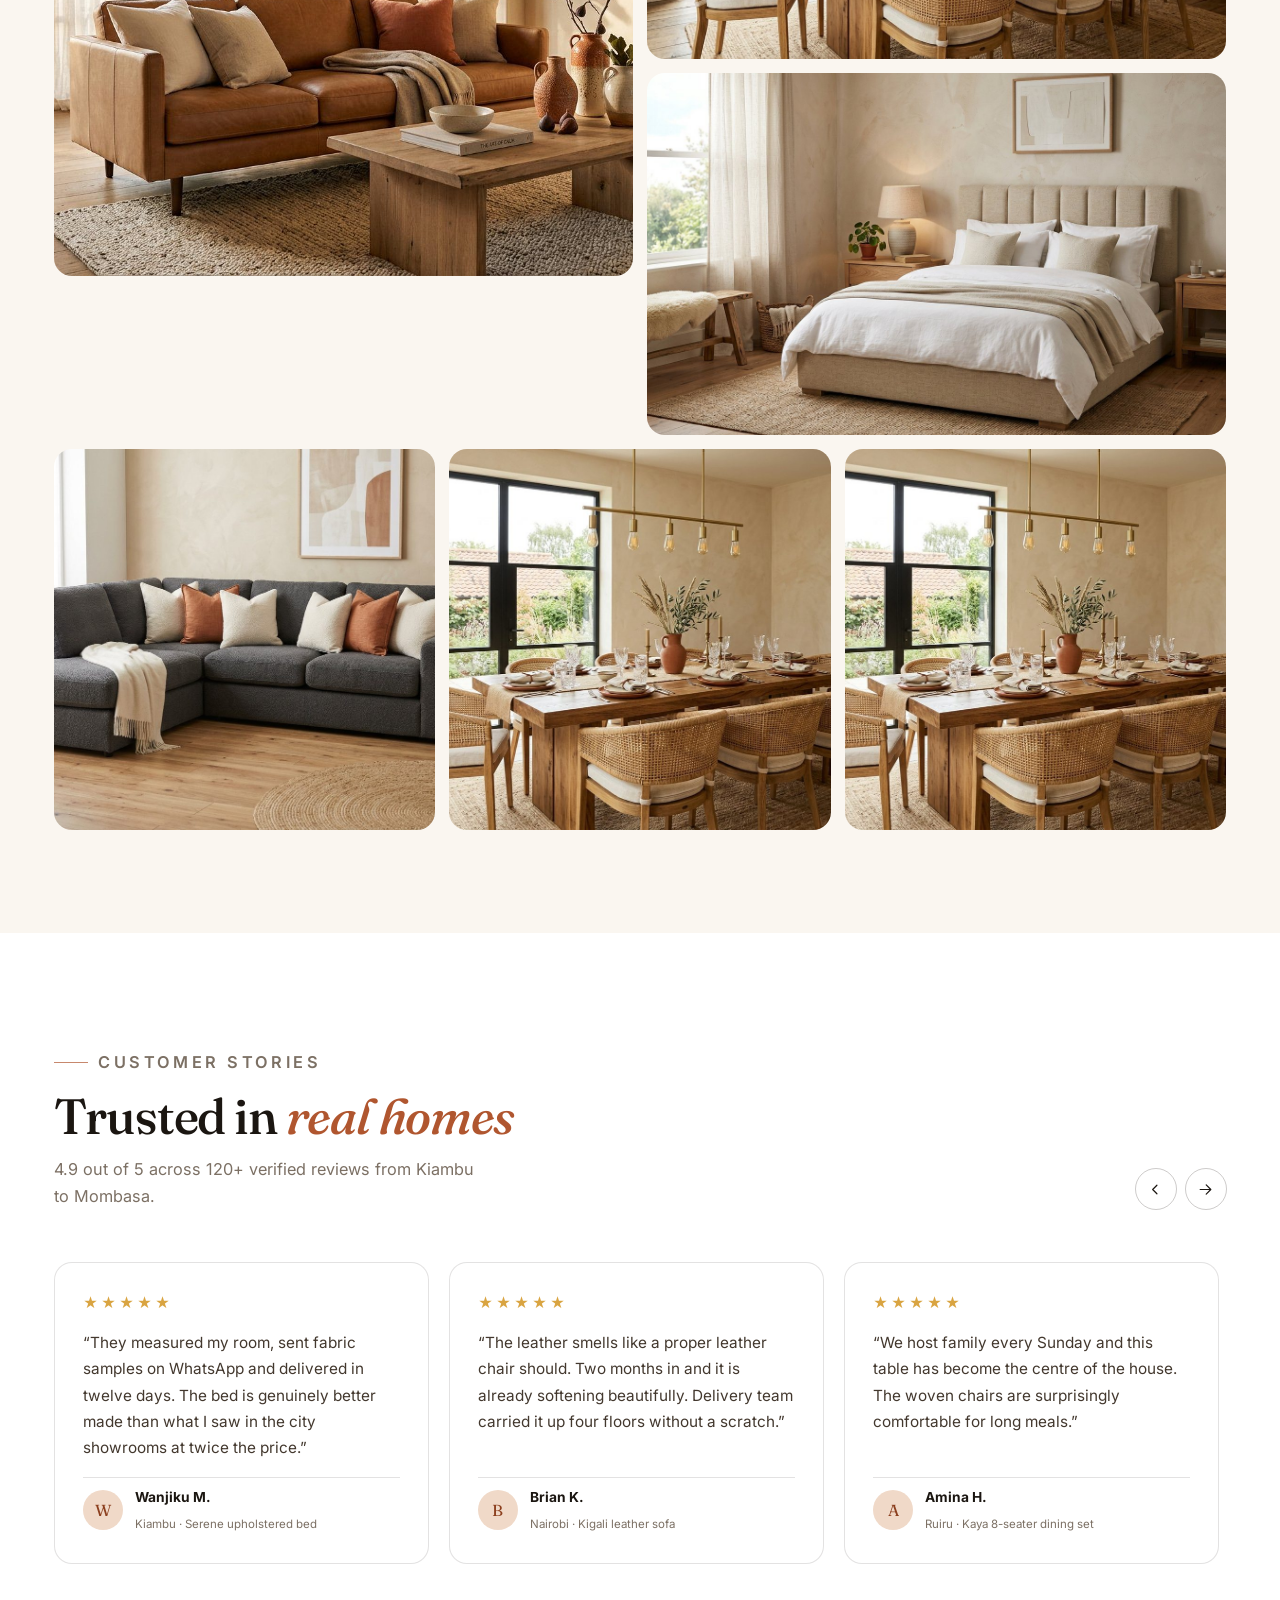
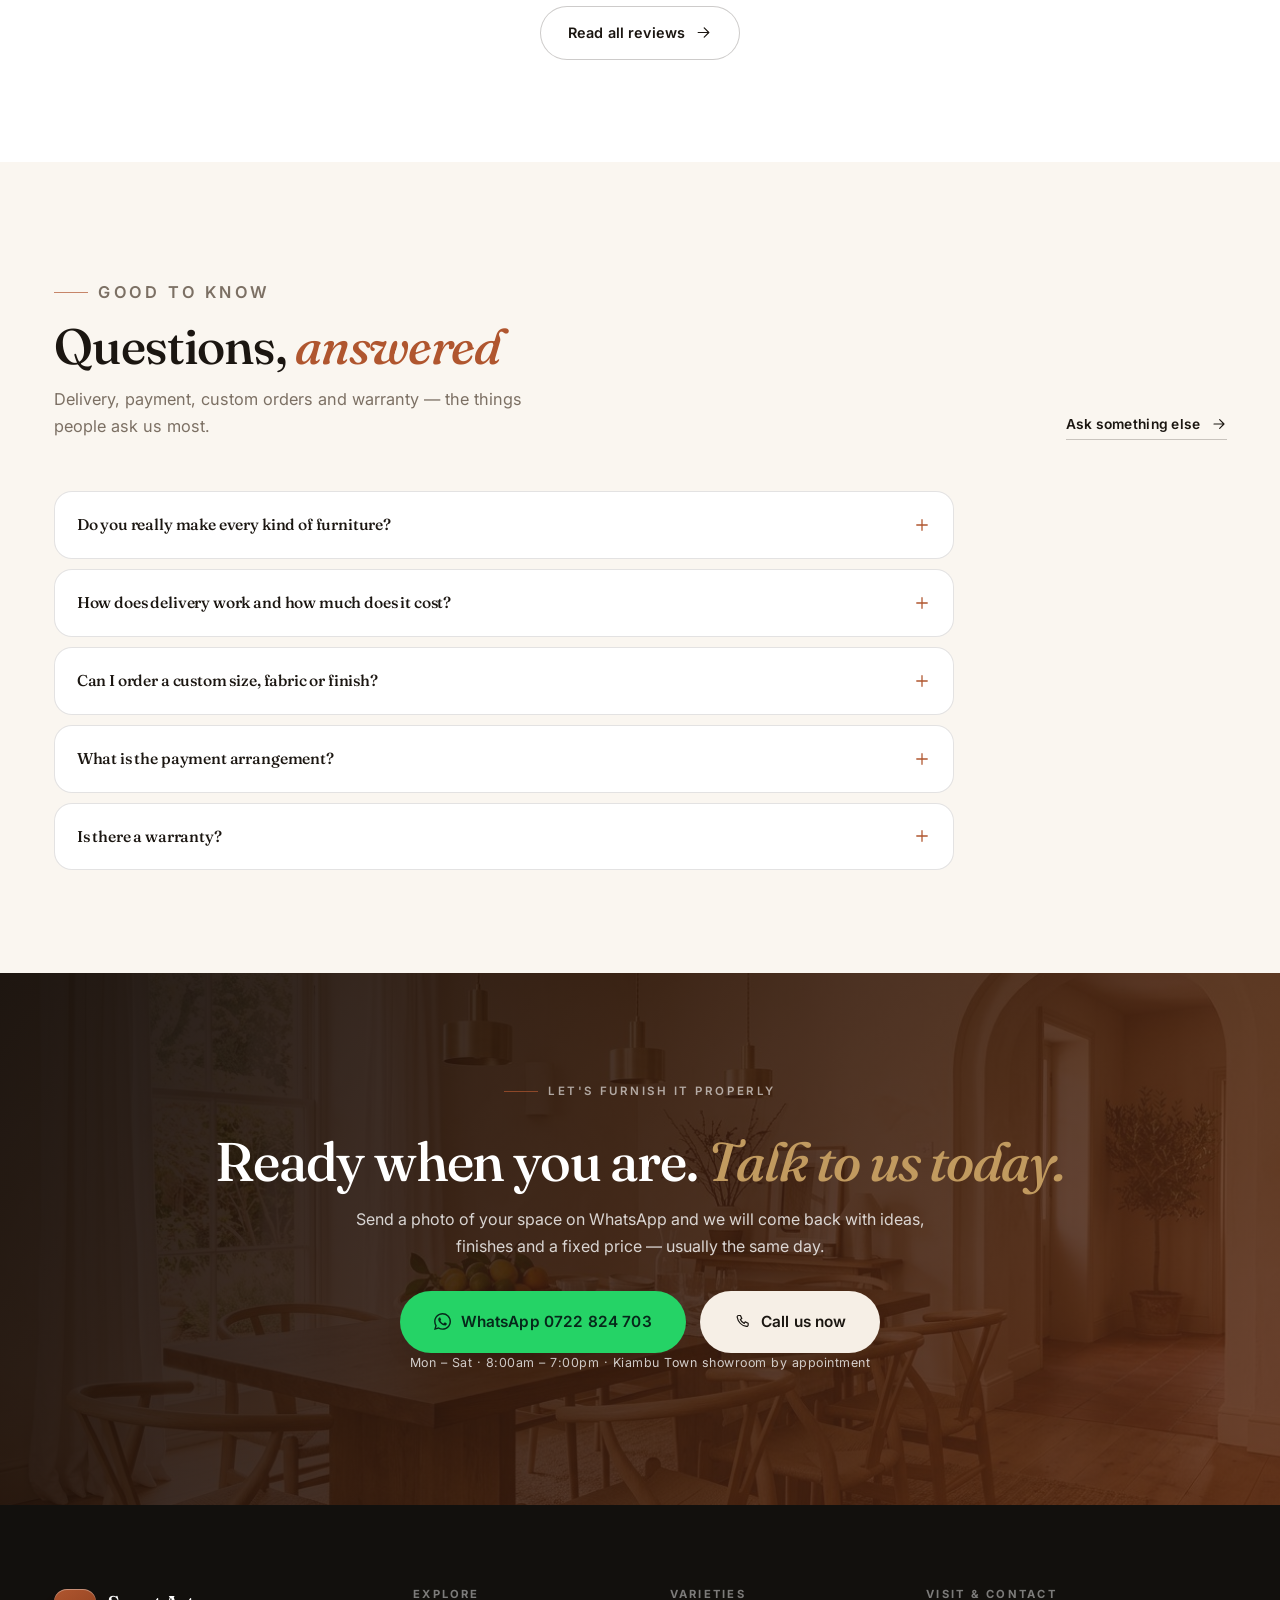
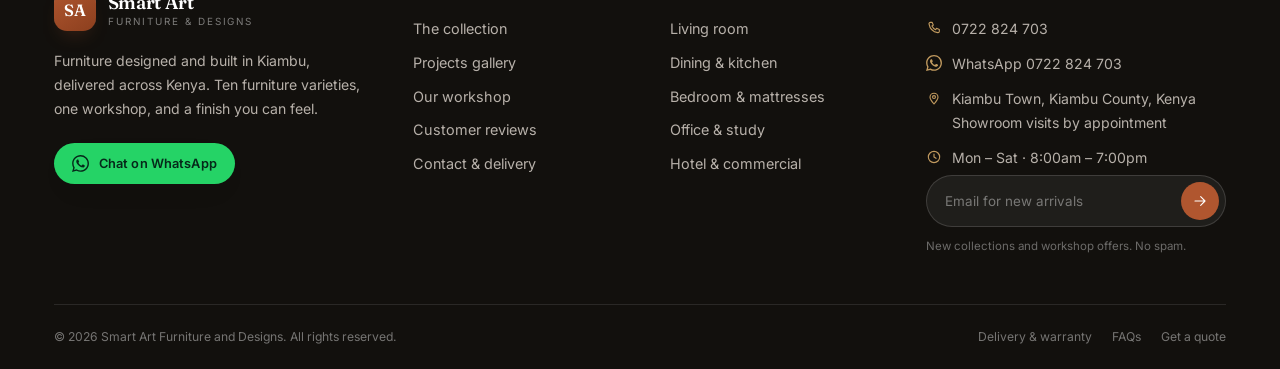
==== commit 342c19f7: "Rebuild site for Smart Art Furniture and Designs - Rebrand to Smart Art Furniture and Designs, conta" ====
--- a/index.html
+++ b/index.html
@@ -1,399 +1,882 @@
 <!DOCTYPE html>
-<html lang="en">
+<html lang="en" data-theme="light">
 <head>
-    <meta charset="UTF-8">
-    <meta name="viewport" content="width=device-width, initial-scale=1.0">
-    <title>Premium Furnitures - Quality Furniture for Every Home | Best Prices in Kenya</title>
-    <meta name="description" content="Shop premium quality sofas, dining sets, beds & office furniture. Delivery available. Order via WhatsApp: 0718 574 880. Best prices guaranteed!">
-    <link rel="stylesheet" href="styles.css">
-    <link rel="stylesheet" href="https://cdnjs.cloudflare.com/ajax/libs/font-awesome/6.4.0/css/all.min.css">
+<meta charset="UTF-8">
+<meta name="viewport" content="width=device-width, initial-scale=1">
+<title>Smart Art Furniture and Designs | Every Furniture Variety, Built in Kiambu</title>
+<meta name="description" content="Smart Art Furniture and Designs builds sofas, dining sets, beds, mattresses, wardrobes, office, outdoor, kids, hotel and commercial furniture in Kiambu and delivers countrywide. Call or WhatsApp 0722 824 703.">
+<meta name="theme-color" content="#1b1611">
+<meta property="og:type" content="website">
+<meta property="og:title" content="Smart Art Furniture and Designs | Every Furniture Variety, Built in Kiambu">
+<meta property="og:description" content="Smart Art Furniture and Designs builds sofas, dining sets, beds, mattresses, wardrobes, office, outdoor, kids, hotel and commercial furniture in Kiambu and delivers countrywide. Call or WhatsApp 0722 824 703.">
+<meta property="og:image" content="assets/img/hero-living.jpg">
+<link rel="icon" href="assets/favicon.svg" type="image/svg+xml">
+<link rel="preconnect" href="https://fonts.googleapis.com">
+<link rel="preconnect" href="https://fonts.gstatic.com" crossorigin>
+<link href="https://fonts.googleapis.com/css2?family=Fraunces:ital,opsz,wght@0,9..144,300..700;1,9..144,300..700&family=Inter:wght@300..700&display=swap" rel="stylesheet">
+<link rel="stylesheet" href="assets/css/styles.css">
+<script>
+  (function () {
+    try {
+      var saved = localStorage.getItem('safd_theme');
+      if (saved) {
+        document.documentElement.setAttribute('data-theme', JSON.parse(saved));
+      } else if (window.matchMedia && window.matchMedia('(prefers-color-scheme: dark)').matches) {
+        document.documentElement.setAttribute('data-theme', 'dark');
+      }
+    } catch (e) {}
+  })();
+</script>
 </head>
 <body>
-    <!-- Announcement Bar -->
-    <div class="announcement-bar">
-        <i class="fas fa-bell"></i>
-        🔥 HOT DEAL: Up to 20% OFF on Selected Living Room Sets This Week Only! — Call/WhatsApp 0718 574 880
+
+<svg xmlns="http://www.w3.org/2000/svg" style="display:none" aria-hidden="true">
+  <symbol id="i-arrow" viewBox="0 0 24 24"><path d="M4.5 12h15M13 5.5l6.5 6.5-6.5 6.5"/></symbol>
+  <symbol id="i-arrow-up" viewBox="0 0 24 24"><path d="M7 17 17 7M8 7h9v9"/></symbol>
+  <symbol id="i-chevron" viewBox="0 0 24 24"><path d="m6 9 6 6 6-6"/></symbol>
+  <symbol id="i-chevron-left" viewBox="0 0 24 24"><path d="m14 6-6 6 6 6"/></symbol>
+  <symbol id="i-search" viewBox="0 0 24 24"><circle cx="11" cy="11" r="7"/><path d="M20 20l-3.6-3.6"/></symbol>
+  <symbol id="i-cart" viewBox="0 0 24 24"><path d="M3 4h2l2.4 11.2a2 2 0 0 0 2 1.55h7.6a2 2 0 0 0 2-1.55L21 8H6"/><circle cx="10" cy="20" r="1"/><circle cx="18" cy="20" r="1"/></symbol>
+  <symbol id="i-heart" viewBox="0 0 24 24"><path d="M12 20.4S4 15.6 4 10.2A4.2 4.2 0 0 1 12 7.6a4.2 4.2 0 0 1 8 2.6c0 5.4-8 10.2-8 10.2Z"/></symbol>
+  <symbol id="i-menu" viewBox="0 0 24 24"><path d="M4 7h16M4 12h16M4 17h16"/></symbol>
+  <symbol id="i-close" viewBox="0 0 24 24"><path d="M6 6l12 12M18 6 6 18"/></symbol>
+  <symbol id="i-sun" viewBox="0 0 24 24"><circle cx="12" cy="12" r="4"/><path d="M12 2.6v2.2M12 19.2v2.2M4.7 4.7l1.6 1.6M17.7 17.7l1.6 1.6M2.6 12h2.2M19.2 12h2.2M4.7 19.3l1.6-1.6M17.7 6.3l1.6-1.6"/></symbol>
+  <symbol id="i-moon" viewBox="0 0 24 24"><path d="M20.5 14.2A8.5 8.5 0 0 1 9.8 3.5 8.5 8.5 0 1 0 20.5 14.2Z"/></symbol>
+  <symbol id="i-star" viewBox="0 0 24 24"><path d="M12 3.5l2.7 5.5 6 .9-4.35 4.2 1 5.95L12 17.2 6.65 20.05l1-5.95L3.3 9.9l6-.9L12 3.5Z"/></symbol>
+  <symbol id="i-check" viewBox="0 0 24 24"><path d="M4.5 12.5l4.6 4.6L19.5 6.5"/></symbol>
+  <symbol id="i-truck" viewBox="0 0 24 24"><path d="M2 7.5h11V16H2zM13 10.5h4l3.5 3.5V16H13"/><circle cx="6.2" cy="17.6" r="1.7"/><circle cx="17.4" cy="17.6" r="1.7"/></symbol>
+  <symbol id="i-shield" viewBox="0 0 24 24"><path d="M12 3.2l7 2.6v5.6c0 4.3-3 7.7-7 9.1-4-1.4-7-4.8-7-9.1V5.8l7-2.6Z"/><path d="M8.8 11.8l2.3 2.3 4.2-4.4"/></symbol>
+  <symbol id="i-ruler" viewBox="0 0 24 24"><path d="M3.5 9.5h17v5h-17z"/><path d="M8 9.5v2.2M12 9.5v2.8M16 9.5v2.2"/></symbol>
+  <symbol id="i-coins" viewBox="0 0 24 24"><ellipse cx="12" cy="6.5" rx="6.5" ry="2.6"/><path d="M5.5 6.5v5c0 1.4 2.9 2.6 6.5 2.6s6.5-1.2 6.5-2.6v-5"/><path d="M5.5 11.5v5c0 1.4 2.9 2.6 6.5 2.6s6.5-1.2 6.5-2.6v-5"/></symbol>
+  <symbol id="i-headset" viewBox="0 0 24 24"><path d="M4 14v-2a8 8 0 0 1 16 0v2"/><path d="M4 14h2.4v5H5.2A1.2 1.2 0 0 1 4 17.8V14ZM20 14h-2.4v5h1.2A1.2 1.2 0 0 0 20 17.8V14Z"/></symbol>
+  <symbol id="i-pin" viewBox="0 0 24 24"><path d="M12 21c4-4.6 6-7.8 6-10.2a6 6 0 1 0-12 0C6 13.2 8 16.4 12 21Z"/><circle cx="12" cy="10.6" r="2.2"/></symbol>
+  <symbol id="i-clock" viewBox="0 0 24 24"><circle cx="12" cy="12" r="8.5"/><path d="M12 7.5V12l3 2"/></symbol>
+  <symbol id="i-phone" viewBox="0 0 24 24"><path d="M6.5 3.5h2.6l1.9 4.2-2.1 1.4a11.5 11.5 0 0 0 5.5 5.5l1.4-2.1 4.2 1.9v2.6a2 2 0 0 1-2.2 2A16.2 16.2 0 0 1 4.5 5.7a2 2 0 0 1 2-2.2Z"/></symbol>
+  <symbol id="i-whatsapp" viewBox="0 0 24 24"><path fill="currentColor" stroke="none" d="M17.47 14.38c-.3-.15-1.76-.87-2.03-.97-.27-.1-.47-.15-.67.15-.2.3-.77.97-.94 1.16-.17.2-.35.22-.64.08-.3-.15-1.26-.46-2.39-1.48-.88-.79-1.48-1.76-1.65-2.06-.17-.3-.02-.46.13-.6.13-.14.3-.35.45-.53.15-.17.2-.3.3-.5.1-.19.05-.36-.03-.51-.07-.15-.66-1.61-.91-2.2-.24-.58-.48-.5-.67-.51h-.57c-.2 0-.52.07-.79.37-.27.3-1.04 1.02-1.04 2.48s1.06 2.87 1.21 3.07c.15.2 2.1 3.2 5.08 4.49.71.3 1.26.49 1.69.62.71.23 1.36.2 1.87.12.57-.09 1.76-.72 2-1.41.25-.7.25-1.29.18-1.42-.08-.12-.28-.2-.58-.34M12.05 21.8h-.01a9.87 9.87 0 0 1-5.03-1.38l-.36-.21-3.74.98 1-3.65-.24-.37a9.86 9.86 0 0 1-1.51-5.26c0-5.45 4.44-9.88 9.89-9.88 2.64 0 5.12 1.03 6.99 2.9a9.83 9.83 0 0 1 2.89 6.99c0 5.45-4.44 9.88-9.88 9.88m8.41-18.3A11.82 11.82 0 0 0 12.05 0C5.5 0 .16 5.34.16 11.89c0 2.1.55 4.14 1.59 5.95L.06 24l6.3-1.65a11.9 11.9 0 0 0 5.69 1.45h.01c6.55 0 11.89-5.34 11.89-11.9 0-3.17-1.24-6.15-3.49-8.39"/></symbol>
+  <symbol id="i-plus" viewBox="0 0 24 24"><path d="M12 5v14M5 12h14"/></symbol>
+  <symbol id="i-minus" viewBox="0 0 24 24"><path d="M5 12h14"/></symbol>
+  <symbol id="i-trash" viewBox="0 0 24 24"><path d="M4 7h16M9.5 7V4.8h5V7M6.5 7l.9 13h9.2l.9-13"/></symbol>
+  <symbol id="i-sparkle" viewBox="0 0 24 24"><path d="M12 3.5l1.9 5.1 5.1 1.9-5.1 1.9L12 17.5l-1.9-5.1L5 10.5l5.1-1.9L12 3.5Z"/></symbol>
+  <symbol id="i-zoom" viewBox="0 0 24 24"><circle cx="11" cy="11" r="6.5"/><path d="M16 16l4.5 4.5M8.6 11h4.8M11 8.6v4.8"/></symbol>
+  <symbol id="i-mail" viewBox="0 0 24 24"><rect x="3" y="5.5" width="18" height="13" rx="2"/><path d="M3.6 7l8.4 6 8.4-6"/></symbol>
+  <symbol id="i-box" viewBox="0 0 24 24"><path d="M12 3.5l8 4.3v8.4l-8 4.3-8-4.3V7.8l8-4.3Z"/><path d="M4 7.8l8 4.3 8-4.3M12 12.1V20"/></symbol>
+  <symbol id="i-tools" viewBox="0 0 24 24"><path d="M14.5 3.6a5 5 0 0 0 5.9 5.9l-9.2 9.2a3 3 0 1 1-4.2-4.2l9.2-9.2a5 5 0 0 1-1.7-1.7Z"/><path d="M5.5 18.5h.01"/></symbol>
+  <symbol id="i-palette" viewBox="0 0 24 24"><path d="M12 3a9 9 0 1 0 0 18c1.7 0 2.5-1.3 2-2.6-.5-1.4.3-2.4 1.8-2.4H18a3 3 0 0 0 3-3c0-5-4-10-9-10Z"/><circle cx="8" cy="9" r="1"/><circle cx="12" cy="7" r="1"/><circle cx="16" cy="9.5" r="1"/></symbol>
+  <symbol id="i-sofa" viewBox="0 0 24 24"><path d="M4.5 12V9.2A2.2 2.2 0 0 1 6.7 7h10.6a2.2 2.2 0 0 1 2.2 2.2V12"/><path d="M2.5 12.5h19V17a2 2 0 0 1-2 2h-15a2 2 0 0 1-2-2v-4.5Z"/><path d="M6 19.5v1.8M18 19.5v1.8"/></symbol>
+  <symbol id="i-table" viewBox="0 0 24 24"><path d="M3 10h18M5.5 10v10M18.5 10v10M8 10V6h8v4"/></symbol>
+  <symbol id="i-bed" viewBox="0 0 24 24"><path d="M3 18.5v-7a2 2 0 0 1 2-2h14a2 2 0 0 1 2 2v7M3 14.5h18M3 18.5v2M21 18.5v2"/><path d="M6.5 9.5V7.5h4v2"/></symbol>
+  <symbol id="i-cabinet" viewBox="0 0 24 24"><rect x="5" y="3.5" width="14" height="17" rx="1"/><path d="M12 3.5v17M9 9h1M14 9h1"/></symbol>
+  <symbol id="i-desk" viewBox="0 0 24 24"><path d="M3 8.5h18M5.5 8.5V20M18.5 8.5V20M9 12.5h6"/></symbol>
+  <symbol id="i-leaf" viewBox="0 0 24 24"><path d="M5 19.5c0-8 5-13.2 14.5-14.2C20.4 14.8 15.4 20 6.5 20H5Z"/><path d="M5 19.5c3-4 6.2-6.4 9.5-7.5"/></symbol>
+  <symbol id="i-kid" viewBox="0 0 24 24"><circle cx="12" cy="7" r="3"/><path d="M6 21c0-4.2 2.8-6.4 6-6.4S18 16.8 18 21"/></symbol>
+  <symbol id="i-building" viewBox="0 0 24 24"><path d="M4 21V6l8-3 8 3v15M9 21v-5h6v5"/><path d="M8 9h1M15 9h1M8 13h1M15 13h1"/></symbol>
+  <symbol id="i-lamp" viewBox="0 0 24 24"><path d="M9 3.5h6l2.8 7H6.2L9 3.5ZM12 10.5V19M9 20.5h6"/></symbol>
+  <symbol id="i-play" viewBox="0 0 24 24"><path d="M8.5 5.5l10.5 6.5-10.5 6.5v-13Z"/></symbol>
+</svg>
+
+<a class="sr-only" href="#main">Skip to content</a>
+
+<div class="topbar">
+  <div class="container topbar__inner">
+    <p class="topbar__msg">
+      <span class="pulse-dot" aria-hidden="true"></span>
+      <span>Every furniture variety, built in Kiambu — <strong>free delivery within Kiambu on orders over KSh 50,000</strong></span>
+    </p>
+    <div class="topbar__links">
+      <a href="tel:+254722824703"><svg class="ico" aria-hidden="true"><use href="#i-phone"></use></svg>0722 824 703</a>
+      <span class="topbar__sep" aria-hidden="true"></span>
+      <a href="contact.html">Showroom visits by appointment</a>
     </div>
-
-    <!-- Navigation -->
-    <nav class="navbar">
-        <div class="nav-container">
-            <a href="index.html" class="logo">
-                <i class="fas fa-couch"></i>
-                Premium Furnitures
+  </div>
+</div>
+
+<header class="header" id="header">
+  <div class="container header__inner">
+    <a class="brand" href="index.html" aria-label="Smart Art Furniture &amp; Designs — home">
+      <span class="brand__mark" aria-hidden="true">SA</span>
+      <span class="brand__text">
+        <strong>Smart Art</strong>
+        <small>Furniture &amp; Designs</small>
+      </span>
+    </a>
+
+    <nav class="nav" aria-label="Main">
+      <ul class="nav__list">
+        <li><a class="nav__link is-active" href="index.html">Home</a></li>
+        <li class="has-mega">
+          <button class="nav__link nav__link--btn " type="button" aria-expanded="false">
+            Collection <svg class="ico" aria-hidden="true"><use href="#i-chevron"></use></svg>
+          </button>
+          <div class="mega" role="menu">
+            <div class="mega__col">
+              <span class="mega__title">Living &amp; sleeping</span>
+                              <a class="mega__link" href="products.html?cat=living">Living Room<span>8</span></a>
+                <a class="mega__link" href="products.html?cat=dining">Dining & Kitchen<span>7</span></a>
+                <a class="mega__link" href="products.html?cat=bedroom">Bedroom<span>6</span></a>
+                <a class="mega__link" href="products.html?cat=mattress">Beds & Mattresses<span>4</span></a>
+                <a class="mega__link" href="products.html?cat=storage">Wardrobes & Storage<span>5</span></a>
+            </div>
+            <div class="mega__col">
+              <span class="mega__title">Work, play &amp; outdoors</span>
+                              <a class="mega__link" href="products.html?cat=office">Office & Study<span>6</span></a>
+                <a class="mega__link" href="products.html?cat=outdoor">Outdoor & Garden<span>4</span></a>
+                <a class="mega__link" href="products.html?cat=kids">Kids & Baby<span>4</span></a>
+                <a class="mega__link" href="products.html?cat=commercial">Hotel & Commercial<span>4</span></a>
+                <a class="mega__link" href="products.html?cat=decor">Décor & Accents<span>4</span></a>
+            </div>
+            <a class="mega__promo" href="products.html">
+              <img src="assets/img/showroom.jpg" alt="" loading="lazy">
+              <div>
+                <strong>The full collection</strong>
+                <span>52 pieces across 10 furniture varieties →</span>
+              </div>
             </a>
-            <ul class="nav-links" id="navLinks">
-                <li><a href="index.html" class="active">Home</a></li>
-                <li><a href="products.html">Products</a></li>
-                <li><a href="about.html">About</a></li>
-                <li><a href="contact.html">Contact</a></li>
-                <li><a href="reviews.html">Reviews</a></li>
-                <li>
-                    <div class="cart-icon" data-cart-toggle>
-                        <i class="fas fa-shopping-cart"></i>
-                        <span class="cart-count" id="cartCount">0</span>
+          </div>
+        </li>
+        <li><a class="nav__link " href="gallery.html">Gallery</a></li>
+        <li><a class="nav__link " href="about.html">About</a></li>
+        <li><a class="nav__link " href="reviews.html">Reviews</a></li>
+        <li><a class="nav__link " href="contact.html">Contact</a></li>
+      </ul>
+    </nav>
+
+    <div class="header__actions">
+      <button class="icon-btn" type="button" data-open-search aria-label="Search the collection">
+        <svg class="ico" aria-hidden="true"><use href="#i-search"></use></svg>
+      </button>
+      <button class="icon-btn theme-toggle" type="button" id="themeToggle" aria-label="Switch to dark mode">
+        <svg class="ico icon-sun" aria-hidden="true"><use href="#i-sun"></use></svg>
+        <svg class="ico icon-moon" aria-hidden="true"><use href="#i-moon"></use></svg>
+      </button>
+      <a class="icon-btn" href="products.html?view=wishlist" aria-label="Saved items">
+        <svg class="ico" aria-hidden="true"><use href="#i-heart"></use></svg>
+        <span class="icon-btn__count" data-wish-count hidden>0</span>
+      </a>
+      <button class="icon-btn" type="button" data-open-cart aria-label="Open cart">
+        <svg class="ico" aria-hidden="true"><use href="#i-cart"></use></svg>
+        <span class="icon-btn__count" id="cartCount" data-cart-count hidden>0</span>
+      </button>
+      <a class="btn btn--wa btn--sm header__cta" href="https://wa.me/254722824703?text=Hello%20Smart%20Art%20Furniture%20and%20Designs!%20I%20would%20like%20to%20know%20more%20about%20your%20furniture." target="_blank" rel="noopener">
+        <svg class="ico" aria-hidden="true"><use href="#i-whatsapp"></use></svg> WhatsApp
+      </a>
+      <button class="menu-toggle" type="button" data-open-menu aria-label="Open menu">
+        <svg class="ico" aria-hidden="true"><use href="#i-menu"></use></svg>
+      </button>
+    </div>
+  </div>
+</header>
+
+<main id="main">
+    <!-- ================= HERO ================= -->
+    <section class="hero">
+        <div class="hero__bg" aria-hidden="true">
+            <img src="assets/img/hero-living.jpg" alt="" class="is-active" data-hero fetchpriority="high">
+            <img src="assets/img/hero-dining.jpg" alt="" data-hero loading="lazy">
+            <img src="assets/img/hero-bedroom.jpg" alt="" data-hero loading="lazy">
+            <span class="hero__scrim"></span>
+        </div>
+
+        <div class="container hero__inner">
+            <div class="hero__copy">
+                <p class="eyebrow"><span class="eyebrow__line"></span> Kiambu · Nairobi · Delivered countrywide</p>
+                <h1 class="hero__title">Every room.<br>Every style.<br><em>One workshop.</em></h1>
+                <p class="hero__lede">Smart Art Furniture and Designs makes, sources and delivers the full range — sofas to hotel suites, mattresses to reception desks — with honest prices and finishes you can feel.</p>
+
+                <div class="hero__cta">
+                    <a class="btn btn--primary btn--lg" href="products.html">
+                        Explore the collection
+                        <svg class="ico" aria-hidden="true"><use href="#i-arrow"></use></svg>
+                    </a>
+                    <a class="btn btn--ghost btn--lg" href="https://wa.me/254722824703?text=Hello%20Smart%20Art!%20I%20would%20like%20help%20choosing%20furniture." target="_blank" rel="noopener">
+                        <svg class="ico" aria-hidden="true"><use href="#i-whatsapp"></use></svg>
+                        Chat with a designer
+                    </a>
+                </div>
+
+                <ul class="hero__chips">
+                    <li><svg class="ico" aria-hidden="true"><use href="#i-check"></use></svg> 10 furniture varieties</li>
+                    <li><svg class="ico" aria-hidden="true"><use href="#i-check"></use></svg> Custom sizes &amp; finishes</li>
+                    <li><svg class="ico" aria-hidden="true"><use href="#i-check"></use></svg> Delivery countrywide</li>
+                    <li><svg class="ico" aria-hidden="true"><use href="#i-check"></use></svg> 12-month workmanship warranty</li>
+                </ul>
+            </div>
+
+            <aside class="hero__aside">
+                <figure class="hero__card">
+                    <img src="assets/img/armchair-leather.jpg" alt="Tana leather lounge chair in tan leather" loading="lazy">
+                    <figcaption>
+                        <strong>Tana leather lounge chair</strong>
+                        <span>From KSh 46,500 · hand-finished in Kiambu</span>
+                    </figcaption>
+                </figure>
+                <div class="hero__meta"><span class="stars">★★★★★</span> 4.9 · 120+ verified reviews</div>
+            </aside>
+        </div>
+
+        <div class="hero__dots" aria-hidden="true">
+            <span class="hero__dot is-active" data-hero-dot></span>
+            <span class="hero__dot" data-hero-dot></span>
+            <span class="hero__dot" data-hero-dot></span>
+        </div>
+
+        <div class="hero__strip">
+            <div class="container hero__strip-inner">
+                <div class="hero__strip-item">
+                    <svg class="ico" aria-hidden="true"><use href="#i-box"></use></svg>
+                    <div><strong>All furniture varieties</strong><span>Living to hospitality, one supplier</span></div>
+                </div>
+                <div class="hero__strip-item">
+                    <svg class="ico" aria-hidden="true"><use href="#i-truck"></use></svg>
+                    <div><strong>Delivery countrywide</strong><span>1–3 days in Kiambu &amp; Nairobi</span></div>
+                </div>
+                <div class="hero__strip-item">
+                    <svg class="ico" aria-hidden="true"><use href="#i-tools"></use></svg>
+                    <div><strong>Built to your space</strong><span>Custom sizes, fabrics &amp; finishes</span></div>
+                </div>
+                <div class="hero__strip-item">
+                    <svg class="ico" aria-hidden="true"><use href="#i-shield"></use></svg>
+                    <div><strong>Quality guaranteed</strong><span>Solid timber &amp; real warranties</span></div>
+                </div>
+            </div>
+        </div>
+    </section>
+
+    <!-- ================= VARIETY MARQUEE ================= -->
+    <div class="marquee" aria-hidden="true">
+        <div class="marquee__track">
+            <span class="marquee__item">Living room</span>
+            <span class="marquee__item">Dining &amp; kitchen</span>
+            <span class="marquee__item">Bedroom</span>
+            <span class="marquee__item">Beds &amp; mattresses</span>
+            <span class="marquee__item">Wardrobes &amp; storage</span>
+            <span class="marquee__item">Office &amp; study</span>
+            <span class="marquee__item">Outdoor &amp; garden</span>
+            <span class="marquee__item">Kids &amp; baby</span>
+            <span class="marquee__item">Hotel &amp; commercial</span>
+            <span class="marquee__item">Décor &amp; accents</span>
+            <span class="marquee__item">Living room</span>
+            <span class="marquee__item">Dining &amp; kitchen</span>
+            <span class="marquee__item">Bedroom</span>
+            <span class="marquee__item">Beds &amp; mattresses</span>
+            <span class="marquee__item">Wardrobes &amp; storage</span>
+            <span class="marquee__item">Office &amp; study</span>
+            <span class="marquee__item">Outdoor &amp; garden</span>
+            <span class="marquee__item">Kids &amp; baby</span>
+            <span class="marquee__item">Hotel &amp; commercial</span>
+            <span class="marquee__item">Décor &amp; accents</span>
+        </div>
+    </div>
+
+    <!-- ================= CATEGORIES ================= -->
+    <section class="section" id="varieties">
+        <div class="container">
+            <div class="section-head" data-reveal>
+                <div>
+                    <p class="eyebrow"><span class="eyebrow__line"></span> Shop by room</p>
+                    <h2>Every variety of furniture,<br><em>under one roof</em></h2>
+                    <p>From the sofa that anchors your sitting room to the pews in your chapel — if it furnishes a space, we make it, source it or fit it.</p>
+                </div>
+                <a class="section-head__link" href="products.html">
+                    All 52 pieces <svg class="ico" aria-hidden="true"><use href="#i-arrow"></use></svg>
+                </a>
+            </div>
+
+            <div class="cat-grid">
+                <a class="cat-card cat-card--wide" href="products.html?cat=living" data-reveal>
+                    <img src="assets/img/hero-living.jpg" alt="Living room with a full-grain leather sofa" loading="lazy">
+                    <div class="cat-card__body">
+                        <div>
+                            <h3>Living room</h3>
+                            <p>Sofas · sectionals · coffee tables · media units</p>
+                        </div>
+                        <span class="cat-card__arrow"><svg class="ico" aria-hidden="true"><use href="#i-arrow"></use></svg></span>
                     </div>
-                </li>
-            </ul>
-            <div class="mobile-toggle" id="mobileToggle">
-                <i class="fas fa-bars"></i>
-            </div>
-        </div>
-    </nav>
-
-    <!-- Hero Section (High-Converting) -->
-    <section class="hero">
-        <div class="hero-content">
-            <div style="display:inline-block; background:#ff4444; color:white; padding:6px 18px; border-radius:30px; font-size:0.85rem; font-weight:bold; margin-bottom:20px; animation: fadeInUp 1s ease both;">
-                ⭐ TRUSTED BY 500+ HAPPY CUSTOMERS
-            </div>
-            <h1>Transform Your Home Into a Masterpiece</h1>
-            <p>Premium Quality Furniture for Every Room — Durable, Elegant & Affordable. <br>Delivery Available Right to Your Doorstep.</p>
-            <div class="hero-buttons">
-                <a href="products.html" class="btn btn-primary">
-                    <i class="fas fa-shopping-bag"></i> Shop Now — Browse
-                </a>
-                <a href="https://wa.me/254718574880" target="_blank" class="btn btn-whatsapp">
-                    <i class="fab fa-whatsapp"></i> Order on WhatsApp
-                </a>
-            </div>
-            <div class="hero-trust">
-                <span><i class="fas fa-check-circle"></i> Quality Assured</span>
-                <span><i class="fas fa-check-circle"></i> Delivery Available</span>
-                <span><i class="fas fa-check-circle"></i> 500+ Happy Customers</span>
-                <span><i class="fas fa-check-circle"></i> Instant WhatsApp Support</span>
-            </div>
-        </div>
-    </section>
-
-    <!-- Trust Strip -->
-    <div class="trust-strip">
+                </a>
+
+                <a class="cat-card" href="products.html?cat=bedroom" data-reveal>
+                    <img src="assets/img/hero-bedroom.jpg" alt="Bedroom with an upholstered bed" loading="lazy">
+                    <div class="cat-card__body">
+                        <div><h3>Bedroom</h3><p>Beds · bedside · vanities</p></div>
+                        <span class="cat-card__arrow"><svg class="ico" aria-hidden="true"><use href="#i-arrow"></use></svg></span>
+                    </div>
+                </a>
+
+                <a class="cat-card" href="products.html?cat=dining" data-reveal>
+                    <img src="assets/img/dining-set.jpg" alt="Dining room with a solid wood dining set" loading="lazy">
+                    <div class="cat-card__body">
+                        <div><h3>Dining</h3><p>Tables · chairs · islands</p></div>
+                        <span class="cat-card__arrow"><svg class="ico" aria-hidden="true"><use href="#i-arrow"></use></svg></span>
+                    </div>
+                </a>
+
+                <a class="cat-card cat-card--tall" href="products.html?cat=office" data-reveal>
+                    <img src="assets/img/office-desk.jpg" alt="Home office with an executive desk" loading="lazy">
+                    <div class="cat-card__body">
+                        <div><h3>Office &amp; study</h3><p>Desks · task chairs · boardroom</p></div>
+                        <span class="cat-card__arrow"><svg class="ico" aria-hidden="true"><use href="#i-arrow"></use></svg></span>
+                    </div>
+                </a>
+
+                <a class="cat-card cat-card--wide" href="products.html?cat=outdoor" data-reveal>
+                    <img src="assets/img/outdoor-patio.jpg" alt="Outdoor patio with rattan lounge furniture" loading="lazy">
+                    <div class="cat-card__body">
+                        <div><h3>Outdoor &amp; garden</h3><p>Patio sets · loungers · parasols</p></div>
+                        <span class="cat-card__arrow"><svg class="ico" aria-hidden="true"><use href="#i-arrow"></use></svg></span>
+                    </div>
+                </a>
+
+                <a class="cat-card" href="products.html?cat=kids" data-reveal>
+                    <img src="assets/img/kids-room.jpg" alt="Kids bedroom with a bunk bed" loading="lazy">
+                    <div class="cat-card__body">
+                        <div><h3>Kids &amp; baby</h3><p>Bunks · cots · desks</p></div>
+                        <span class="cat-card__arrow"><svg class="ico" aria-hidden="true"><use href="#i-arrow"></use></svg></span>
+                    </div>
+                </a>
+
+                <a class="cat-card" href="products.html?cat=storage" data-reveal>
+                    <img src="assets/img/wardrobe-oak.jpg" alt="Fitted oak wardrobe" loading="lazy">
+                    <div class="cat-card__body">
+                        <div><h3>Storage</h3><p>Wardrobes · shelving</p></div>
+                        <span class="cat-card__arrow"><svg class="ico" aria-hidden="true"><use href="#i-arrow"></use></svg></span>
+                    </div>
+                </a>
+
+                <a class="cat-card cat-card--wide" href="products.html?cat=commercial" data-reveal>
+                    <img src="assets/img/showroom.jpg" alt="Hotel and commercial furniture" loading="lazy">
+                    <div class="cat-card__body">
+                        <div><h3>Hotel &amp; commercial</h3><p>Suites · reception · pews</p></div>
+                        <span class="cat-card__arrow"><svg class="ico" aria-hidden="true"><use href="#i-arrow"></use></svg></span>
+                    </div>
+                </a>
+            </div>
+        </div>
+    </section>
+
+    <!-- ================= FEATURED PRODUCTS ================= -->
+    <section class="section section--surface" id="featured">
         <div class="container">
-            <div class="trust-strip-grid">
-                <div class="trust-item">
-                    <i class="fas fa-truck-fast"></i>
-                    <strong>Delivery Available</strong>
-                    <span>To your doorstep countrywide</span>
-                </div>
-                <div class="trust-item">
-                    <i class="fas fa-shield-halved"></i>
-                    <strong>Quality Guaranteed</strong>
-                    <span>Premium materials & craftsmanship</span>
-                </div>
-                <div class="trust-item">
-                    <i class="fab fa-whatsapp"></i>
-                    <strong>Order via WhatsApp</strong>
-                    <span>Fast & convenient ordering</span>
-                </div>
-                <div class="trust-item">
-                    <i class="fas fa-phone-volume"></i>
-                    <strong>Support: 0718 574 880</strong>
-                    <span>Call us Mon-Sat, 8am-7pm</span>
-                </div>
-                <div class="trust-item">
-                    <i class="fas fa-star"></i>
-                    <strong>4.8 / 5 Rating</strong>
-                    <span>From 50+ verified reviews</span>
-                </div>
-            </div>
-        </div>
-    </div>
-
-    <!-- Featured Products + Slideshow Section -->
-    <section class="section" style="background: var(--white);">
+            <div class="section-head" data-reveal>
+                <div>
+                    <p class="eyebrow"><span class="eyebrow__line"></span> The collection</p>
+                    <h2>Pieces people <em>keep</em></h2>
+                    <p>Bestsellers from the workshop — each one photographed in a real room, priced honestly, and available in your choice of finish.</p>
+                </div>
+                <a class="section-head__link" href="products.html">
+                    Browse everything <svg class="ico" aria-hidden="true"><use href="#i-arrow"></use></svg>
+                </a>
+            </div>
+
+            <div class="chips-scroll" style="margin-bottom:28px">
+                <button class="filter-chip is-active" type="button" data-home-tab="all">All furniture</button>
+                <button class="filter-chip" type="button" data-home-tab="living">Living room</button>
+                <button class="filter-chip" type="button" data-home-tab="dining">Dining &amp; kitchen</button>
+                <button class="filter-chip" type="button" data-home-tab="bedroom">Bedroom</button>
+                <button class="filter-chip" type="button" data-home-tab="office">Office</button>
+                <button class="filter-chip" type="button" data-home-tab="storage">Storage</button>
+            </div>
+
+            <div class="product-grid" id="featuredGrid"></div>
+
+            <div style="text-align:center; margin-top:42px" data-reveal>
+                <a class="btn btn--ghost btn--lg" href="products.html">
+                    View all 52 pieces
+                    <svg class="ico" aria-hidden="true"><use href="#i-arrow"></use></svg>
+                </a>
+            </div>
+        </div>
+    </section>
+
+    <!-- ================= BESPOKE ================= -->
+    <section class="section">
+        <div class="container split">
+            <div class="split__media" data-reveal="left">
+                <img src="assets/img/craftsman.jpg" alt="Craftsman hand-finishing a timber frame in the Smart Art workshop" loading="lazy">
+                <div class="split__badge">
+                    <strong>24h</strong>
+                    <span>Quote turnaround</span>
+                </div>
+            </div>
+            <div class="split__copy" data-reveal="right">
+                <p class="eyebrow"><span class="eyebrow__line"></span> Bespoke &amp; made to measure</p>
+                <h2>Not on the shelf? <em>We will build it.</em></h2>
+                <p>Most of what leaves our workshop is made for one specific room. Send a photo, a sketch or a measurement — we handle the design, the timber, the fabric and the install.</p>
+                <ul class="check-list">
+                    <li><svg class="ico" aria-hidden="true"><use href="#i-check"></use></svg> <span>Custom dimensions — odd alcoves, low windows, tight stairwells</span></li>
+                    <li><svg class="ico" aria-hidden="true"><use href="#i-check"></use></svg> <span>Fabric and finish library with samples sent to your door</span></li>
+                    <li><svg class="ico" aria-hidden="true"><use href="#i-check"></use></svg> <span>Fixed written quote and production date before you pay</span></li>
+                    <li><svg class="ico" aria-hidden="true"><use href="#i-check"></use></svg> <span>Fitted wardrobes, reception desks, full room and hotel packages</span></li>
+                </ul>
+                <div class="hero__cta" style="margin-top:0">
+                    <a class="btn btn--primary" href="https://wa.me/254722824703?text=Hello%20Smart%20Art!%20I%20would%20like%20a%20custom%20piece%20made.%20Here%20are%20my%20measurements%3A" target="_blank" rel="noopener">
+                        <svg class="ico" aria-hidden="true"><use href="#i-whatsapp"></use></svg> Start a custom piece
+                    </a>
+                    <a class="btn btn--ghost" href="contact.html">
+                        Request a quote
+                        <svg class="ico" aria-hidden="true"><use href="#i-arrow"></use></svg>
+                    </a>
+                </div>
+            </div>
+        </div>
+    </section>
+
+    <!-- ================= ALL VARIETIES ================= -->
+    <section class="section section--soft">
         <div class="container">
-            <div class="section-header">
-                <h2>🔥 Hot Deals & Featured Furniture</h2>
-                <p>Handpicked bestsellers at unbeatable prices — limited stock available!</p>
-            </div>
-
-            <!-- Offer Banner with Countdown -->
-            <div class="offer-banner">
-                <div class="offer-banner-text">
-                    <h3>⚡ Flash Sale Ends Soon!</h3>
-                    <p>Get up to 20% OFF on selected items — order today before stock runs out!</p>
-                </div>
-                <div class="countdown" id="countdown">
-                    <div class="countdown-box">
-                        <span class="countdown-num" id="cdDays">02</span>
-                        <span class="countdown-label">DAYS</span>
-                    </div>
-                    <div class="countdown-box">
-                        <span class="countdown-num" id="cdHours">14</span>
-                        <span class="countdown-label">HRS</span>
-                    </div>
-                    <div class="countdown-box">
-                        <span class="countdown-num" id="cdMins">35</span>
-                        <span class="countdown-label">MIN</span>
-                    </div>
-                    <div class="countdown-box">
-                        <span class="countdown-num" id="cdSecs">22</span>
-                        <span class="countdown-label">SEC</span>
-                    </div>
-                </div>
-            </div>
-
-            <!-- Products grid with right-side slideshow -->
-            <div class="products-with-slideshow">
-                <!-- Products Left Side -->
+            <div class="section-head" data-reveal>
                 <div>
-                    <div class="mini-products-grid" id="featuredProducts"></div>
-                    <div style="text-align: center; margin-top: 35px;">
-                        <a href="products.html" class="btn btn-primary" style="font-size:1.05rem; padding:14px 35px;">
-                            <i class="fas fa-th-large"></i> View All Products &rarr;
-                        </a>
-                    </div>
-                </div>
-
-                <!-- Slideshow Right Side -->
-                <aside class="slideshow-panel">
-                    <div class="slideshow-header">
-                        <h3><i class="fas fa-fire"></i> Hot Picks</h3>
-                        <span class="slideshow-badge">LIVE</span>
-                    </div>
-                    <div class="slideshow-progress">
-                        <div class="slideshow-progress-bar" id="slideProgress"></div>
-                    </div>
-                    <div class="slideshow-container" id="slideshowContainer">
-                        <!-- Slides injected by JS -->
-                        <div class="slide-dots" id="slideDots"></div>
-                    </div>
-                    <div class="slideshow-actions" id="slideshowActions"></div>
-                </aside>
-            </div>
-
-            <!-- Urgency Strip -->
-            <div class="urgency-strip">
-                <p><i class="fas fa-exclamation-triangle"></i><strong>Limited Stock Available!</strong> Popular items sell fast. Contact us on WhatsApp now to confirm availability and secure your order.</p>
-                <a href="https://wa.me/254718574880" target="_blank" class="btn btn-whatsapp" style="margin-top:15px;">
-                    <i class="fab fa-whatsapp"></i> Check Availability Now
-                </a>
-            </div>
-        </div>
-    </section>
-
-    <!-- Categories Section -->
+                    <p class="eyebrow"><span class="eyebrow__line"></span> Complete coverage</p>
+                    <h2>Ten varieties. <em>Zero gaps.</em></h2>
+                    <p>One supplier for the whole house, the whole office, or the whole property — so finishes match and delivery arrives together.</p>
+                </div>
+            </div>
+
+            <div class="variety-grid">
+                <a class="variety" href="products.html?cat=living" data-reveal>
+                    <span class="variety__icon"><svg class="ico" aria-hidden="true"><use href="#i-sofa"></use></svg></span>
+                    <div><strong>Living room</strong><span>8 pieces</span></div>
+                </a>
+                <a class="variety" href="products.html?cat=dining" data-reveal>
+                    <span class="variety__icon"><svg class="ico" aria-hidden="true"><use href="#i-table"></use></svg></span>
+                    <div><strong>Dining &amp; kitchen</strong><span>7 pieces</span></div>
+                </a>
+                <a class="variety" href="products.html?cat=bedroom" data-reveal>
+                    <span class="variety__icon"><svg class="ico" aria-hidden="true"><use href="#i-bed"></use></svg></span>
+                    <div><strong>Bedroom</strong><span>6 pieces</span></div>
+                </a>
+                <a class="variety" href="products.html?cat=mattress" data-reveal>
+                    <span class="variety__icon"><svg class="ico" aria-hidden="true"><use href="#i-box"></use></svg></span>
+                    <div><strong>Beds &amp; mattresses</strong><span>4 pieces</span></div>
+                </a>
+                <a class="variety" href="products.html?cat=storage" data-reveal>
+                    <span class="variety__icon"><svg class="ico" aria-hidden="true"><use href="#i-cabinet"></use></svg></span>
+                    <div><strong>Storage</strong><span>5 pieces</span></div>
+                </a>
+                <a class="variety" href="products.html?cat=office" data-reveal>
+                    <span class="variety__icon"><svg class="ico" aria-hidden="true"><use href="#i-desk"></use></svg></span>
+                    <div><strong>Office &amp; study</strong><span>6 pieces</span></div>
+                </a>
+                <a class="variety" href="products.html?cat=outdoor" data-reveal>
+                    <span class="variety__icon"><svg class="ico" aria-hidden="true"><use href="#i-leaf"></use></svg></span>
+                    <div><strong>Outdoor &amp; garden</strong><span>4 pieces</span></div>
+                </a>
+                <a class="variety" href="products.html?cat=kids" data-reveal>
+                    <span class="variety__icon"><svg class="ico" aria-hidden="true"><use href="#i-kid"></use></svg></span>
+                    <div><strong>Kids &amp; baby</strong><span>4 pieces</span></div>
+                </a>
+                <a class="variety" href="products.html?cat=commercial" data-reveal>
+                    <span class="variety__icon"><svg class="ico" aria-hidden="true"><use href="#i-building"></use></svg></span>
+                    <div><strong>Hotel &amp; commercial</strong><span>4 pieces</span></div>
+                </a>
+                <a class="variety" href="products.html?cat=decor" data-reveal>
+                    <span class="variety__icon"><svg class="ico" aria-hidden="true"><use href="#i-lamp"></use></svg></span>
+                    <div><strong>Décor &amp; accents</strong><span>4 pieces</span></div>
+                </a>
+            </div>
+        </div>
+    </section>
+
+    <!-- ================= PROCESS ================= -->
     <section class="section">
         <div class="container">
-            <div class="section-header">
-                <h2>Shop by Category</h2>
-                <p>Find the perfect furniture for every room in your home or office</p>
-            </div>
-            <div class="categories-grid">
-                <a href="products.html" class="category-card">
-                    <img src="https://images.unsplash.com/photo-1555041469-a586c61ea9bc?w=600" alt="Living Room">
-                    <div class="category-overlay">
-                        <h3>Living Room</h3>
-                        <p>Sofas, Coffee Tables, TV Stands & More</p>
-                    </div>
-                </a>
-                <a href="products.html" class="category-card">
-                    <img src="https://images.unsplash.com/photo-1617806118233-18e1de247200?w=600" alt="Dining Room">
-                    <div class="category-overlay">
-                        <h3>Dining Room</h3>
-                        <p>Dining Tables, Chairs & Bar Stools</p>
-                    </div>
-                </a>
-                <a href="products.html" class="category-card">
-                    <img src="https://images.unsplash.com/photo-1505693416388-ac5ce068fe85?w=600" alt="Bedroom">
-                    <div class="category-overlay">
-                        <h3>Bedroom</h3>
-                        <p>Beds, Wardrobes & Bedside Tables</p>
-                    </div>
-                </a>
-                <a href="products.html" class="category-card">
-                    <img src="https://images.unsplash.com/photo-1518455027359-f3f8164ba6bd?w=600" alt="Office">
-                    <div class="category-overlay">
-                        <h3>Office</h3>
-                        <p>Desks, Chairs & Storage Solutions</p>
-                    </div>
-                </a>
-            </div>
-        </div>
-    </section>
-
-    <!-- Mini Testimonials -->
-    <section class="section mini-testimonials">
+            <div class="section-head" data-reveal>
+                <div>
+                    <p class="eyebrow"><span class="eyebrow__line"></span> How it works</p>
+                    <h2>From your room to <em>your room</em></h2>
+                    <p>Four steps, no surprises. You always know the price, the finish and the delivery date before production starts.</p>
+                </div>
+            </div>
+
+            <div class="process">
+                <div class="process__item" data-reveal>
+                    <h3>Tell us the space</h3>
+                    <p>Send photos, rough measurements or a link to the look you want. We ask the questions most shops forget.</p>
+                </div>
+                <div class="process__item" data-reveal>
+                    <h3>Design &amp; quote</h3>
+                    <p>A fixed written quote within 24 hours, with fabric swatches and a simple sketch or 3D layout where it helps.</p>
+                </div>
+                <div class="process__item" data-reveal>
+                    <h3>Build &amp; finish</h3>
+                    <p>Cut, joined and finished in our Kiambu workshop. You get photo updates and a quality check before we load.</p>
+                </div>
+                <div class="process__item" data-reveal>
+                    <h3>Deliver &amp; install</h3>
+                    <p>Countrywide delivery, placement in the right room, and assembly where it is needed. We take the packaging away.</p>
+                </div>
+            </div>
+        </div>
+    </section>
+
+    <!-- ================= STATS ================= -->
+    <section class="section section--ink section--tight">
         <div class="container">
-            <div class="section-header">
-                <h2>What Our Customers Say</h2>
-                <p>Real reviews from real customers across Kenya</p>
-            </div>
-            <div class="mini-testis-grid">
-                <div class="mini-testi">
-                    <div class="mini-testi-quote">"</div>
-                    <p>"Absolutely love my new sofa! The quality is outstanding and it was delivered right on time. Highly recommend Premium Furnitures to everyone."</p>
-                    <div class="mini-testi-author">
-                        <div class="mini-testi-avatar">A</div>
-                        <div>
-                            <div class="mini-testi-name">Alice W.</div>
-                            <div class="mini-testi-stars">★★★★★</div>
+            <div class="stats">
+                <div class="stat" data-reveal="fade">
+                    <div class="stat__num" data-count="1200" data-suffix="+">1,200+</div>
+                    <div class="stat__label">Pieces delivered</div>
+                </div>
+                <div class="stat" data-reveal="fade">
+                    <div class="stat__num" data-count="120" data-suffix="+">120+</div>
+                    <div class="stat__label">Five-star reviews</div>
+                </div>
+                <div class="stat" data-reveal="fade">
+                    <div class="stat__num" data-count="10">10</div>
+                    <div class="stat__label">Furniture varieties</div>
+                </div>
+                <div class="stat" data-reveal="fade">
+                    <div class="stat__num" data-count="47">47</div>
+                    <div class="stat__label">Counties delivered</div>
+                </div>
+            </div>
+        </div>
+    </section>
+
+    <!-- ================= GALLERY PREVIEW ================= -->
+    <section class="section">
+        <div class="container">
+            <div class="section-head" data-reveal>
+                <div>
+                    <p class="eyebrow"><span class="eyebrow__line"></span> Recent work</p>
+                    <h2>Rooms we have <em>finished</em></h2>
+                    <p>A few of the homes, hotels and offices we have furnished this year. Tap any image to see it full size.</p>
+                </div>
+                <a class="section-head__link" href="gallery.html">
+                    Full gallery <svg class="ico" aria-hidden="true"><use href="#i-arrow"></use></svg>
+                </a>
+            </div>
+            <div class="gallery-grid" id="homeGallery"></div>
+        </div>
+    </section>
+
+    <!-- ================= TESTIMONIALS ================= -->
+    <section class="section section--surface">
+        <div class="container">
+            <div class="section-head" data-reveal>
+                <div>
+                    <p class="eyebrow"><span class="eyebrow__line"></span> Customer stories</p>
+                    <h2>Trusted in <em>real homes</em></h2>
+                    <p>4.9 out of 5 across 120+ verified reviews from Kiambu to Mombasa.</p>
+                </div>
+                <div class="testi-nav">
+                    <button type="button" data-testi="prev" aria-label="Previous reviews">
+                        <svg class="ico" aria-hidden="true"><use href="#i-chevron-left"></use></svg>
+                    </button>
+                    <button type="button" data-testi="next" aria-label="Next reviews">
+                        <svg class="ico" aria-hidden="true"><use href="#i-arrow"></use></svg>
+                    </button>
+                </div>
+            </div>
+
+            <div class="testi-wrap">
+                <div class="testi-track" id="testiTrack">
+                    <article class="testi-card">
+                        <div class="testi-card__stars">★★★★★</div>
+                        <p class="testi-card__text">“They measured my room, sent fabric samples on WhatsApp and delivered in twelve days. The bed is genuinely better made than what I saw in the city showrooms at twice the price.”</p>
+                        <div class="testi-card__author">
+                            <span class="testi-card__avatar">W</span>
+                            <div><strong>Wanjiku M.</strong><span>Kiambu · Serene upholstered bed</span></div>
                         </div>
-                    </div>
-                </div>
-                <div class="mini-testi">
-                    <div class="mini-testi-quote">"</div>
-                    <p>"The dining set is a perfect centerpiece for our home. Sturdy build and elegant design. Worth every shilling. Will definitely buy again!"</p>
-                    <div class="mini-testi-author">
-                        <div class="mini-testi-avatar">B</div>
-                        <div>
-                            <div class="mini-testi-name">Brian K.</div>
-                            <div class="mini-testi-stars">★★★★★</div>
+                    </article>
+                    <article class="testi-card">
+                        <div class="testi-card__stars">★★★★★</div>
+                        <p class="testi-card__text">“The leather smells like a proper leather chair should. Two months in and it is already softening beautifully. Delivery team carried it up four floors without a scratch.”</p>
+                        <div class="testi-card__author">
+                            <span class="testi-card__avatar">B</span>
+                            <div><strong>Brian K.</strong><span>Nairobi · Kigali leather sofa</span></div>
                         </div>
-                    </div>
-                </div>
-                <div class="mini-testi">
-                    <div class="mini-testi-quote">"</div>
-                    <p>"Excellent customer service and the bed frame is exactly what we wanted. Ordering through WhatsApp was so easy and convenient."</p>
-                    <div class="mini-testi-author">
-                        <div class="mini-testi-avatar">C</div>
-                        <div>
-                            <div class="mini-testi-name">Carol M.</div>
-                            <div class="mini-testi-stars">★★★★★</div>
+                    </article>
+                    <article class="testi-card">
+                        <div class="testi-card__stars">★★★★★</div>
+                        <p class="testi-card__text">“We host family every Sunday and this table has become the centre of the house. The woven chairs are surprisingly comfortable for long meals.”</p>
+                        <div class="testi-card__author">
+                            <span class="testi-card__avatar">A</span>
+                            <div><strong>Amina H.</strong><span>Ruiru · Kaya 8-seater dining set</span></div>
                         </div>
-                    </div>
-                </div>
-            </div>
-            <div style="text-align: center; margin-top: 30px;">
-                <a href="reviews.html" class="btn btn-primary">
-                    <i class="fas fa-comments"></i> Read All 50+ Reviews
-                </a>
-            </div>
-        </div>
-    </section>
-
-    <!-- Guarantees -->
-    <section class="section" style="background: var(--light);">
+                    </article>
+                    <article class="testi-card">
+                        <div class="testi-card__stars">★★★★★</div>
+                        <p class="testi-card__text">“Smart Art furnished all eight rooms of our guesthouse. One point of contact, one invoice, done in five weeks. Guests keep commenting on the furniture.”</p>
+                        <div class="testi-card__author">
+                            <span class="testi-card__avatar">G</span>
+                            <div><strong>Grace &amp; Tom</strong><span>Kikuyu · Hotel suite package</span></div>
+                        </div>
+                    </article>
+                    <article class="testi-card">
+                        <div class="testi-card__stars">★★★★★</div>
+                        <p class="testi-card__text">“The fitted wardrobe transformed my bedroom. They came for a site visit, built it in a week and cleaned up afterwards.”</p>
+                        <div class="testi-card__author">
+                            <span class="testi-card__avatar">S</span>
+                            <div><strong>Sarah A.</strong><span>Kiambu · Slat-front oak wardrobe</span></div>
+                        </div>
+                    </article>
+                </div>
+            </div>
+
+            <div style="text-align:center; margin-top:34px">
+                <a class="btn btn--ghost" href="reviews.html">
+                    Read all reviews <svg class="ico" aria-hidden="true"><use href="#i-arrow"></use></svg>
+                </a>
+            </div>
+        </div>
+    </section>
+
+    <!-- ================= FAQ ================= -->
+    <section class="section">
         <div class="container">
-            <div class="section-header">
-                <h2>Why Shop With Confidence</h2>
-                <p>Your satisfaction is our top priority</p>
-            </div>
-            <div class="guarantees-row">
-                <div class="guarantee-item">
-                    <i class="fas fa-medal"></i>
-                    <div>
-                        <strong>Premium Quality</strong>
-                        <span>Hand-picked durable furniture</span>
-                    </div>
-                </div>
-                <div class="guarantee-item">
-                    <i class="fas fa-truck"></i>
-                    <div>
-                        <strong>Delivery Available</strong>
-                        <span>To your doorstep (fees apply)</span>
-                    </div>
-                </div>
-                <div class="guarantee-item">
-                    <i class="fab fa-whatsapp"></i>
-                    <div>
-                        <strong>Instant Orders</strong>
-                        <span>One-click WhatsApp ordering</span>
-                    </div>
-                </div>
-                <div class="guarantee-item">
-                    <i class="fas fa-headset"></i>
-                    <div>
-                        <strong>24/7 Support</strong>
-                        <span>Call: 0718 574 880</span>
-                    </div>
-                </div>
-            </div>
-        </div>
-    </section>
-
-    <!-- Final CTA Section -->
-    <section class="section" style="background: linear-gradient(rgba(139,69,19,0.92), rgba(92,46,10,0.92)), url('https://images.unsplash.com/photo-1556228453-efd6c1ff04f6?w=1600') center/cover; color: white;">
-        <div class="container" style="text-align: center;">
-            <h2 style="font-size: 2.5rem; margin-bottom: 15px;">🛋️ Ready to Upgrade Your Space?</h2>
-            <p style="font-size: 1.2rem; margin-bottom: 10px; max-width: 600px; margin-left: auto; margin-right: auto;">
-                Don't wait — your dream home is just one message away!
-            </p>
-            <p style="font-size: 1.05rem; margin-bottom: 30px; opacity: 0.9;">
-                📞 Call us now at <strong style="font-size:1.3rem;">0718 574 880</strong> or click below to browse our full collection.
-            </p>
-            <div style="display: flex; gap: 20px; justify-content: center; flex-wrap: wrap;">
-                <a href="products.html" class="btn btn-primary" style="background: var(--white); color: var(--primary); font-size:1.05rem;">
-                    <i class="fas fa-eye"></i> Browse All Products
-                </a>
-                <a href="https://wa.me/254718574880" target="_blank" class="btn btn-whatsapp" style="font-size:1.05rem;">
-                    <i class="fab fa-whatsapp"></i> WhatsApp: 0718 574 880
-                </a>
-            </div>
-        </div>
-    </section>
-
-    <!-- Footer -->
-    <footer class="footer">
+            <div class="section-head" data-reveal>
+                <div>
+                    <p class="eyebrow"><span class="eyebrow__line"></span> Good to know</p>
+                    <h2>Questions, <em>answered</em></h2>
+                    <p>Delivery, payment, custom orders and warranty — the things people ask us most.</p>
+                </div>
+                <a class="section-head__link" href="contact.html">
+                    Ask something else <svg class="ico" aria-hidden="true"><use href="#i-arrow"></use></svg>
+                </a>
+            </div>
+
+            <div class="faq">
+                <div class="faq__item">
+                    <button class="faq__q" type="button">Do you really make every kind of furniture?
+                        <svg class="ico" aria-hidden="true"><use href="#i-plus"></use></svg>
+                    </button>
+                    <div class="faq__a"><p>Yes — living room, dining and kitchen, bedroom and mattresses, wardrobes and storage, office and study, outdoor and garden, kids and baby, décor, plus hotel, restaurant, church and institutional pieces. If it is furniture, we either build it in our Kiambu workshop or source it and finish it to the same standard.</p></div>
+                </div>
+                <div class="faq__item">
+                    <button class="faq__q" type="button">How does delivery work and how much does it cost?
+                        <svg class="ico" aria-hidden="true"><use href="#i-plus"></use></svg>
+                    </button>
+                    <div class="faq__a"><p>Delivery is countrywide. Within Kiambu and Nairobi we deliver in 1–3 days; upcountry takes 2–5 days by courier or bus parcel. Fees depend on distance and size — small items are usually KSh 500–1,500, and large sets are quoted per trip. The exact cost is confirmed on WhatsApp before you pay anything.</p></div>
+                </div>
+                <div class="faq__item">
+                    <button class="faq__q" type="button">Can I order a custom size, fabric or finish?
+                        <svg class="ico" aria-hidden="true"><use href="#i-plus"></use></svg>
+                    </button>
+                    <div class="faq__a"><p>That is most of what we do. Send us a photo, a Pinterest link or a rough sketch with your measurements. We will send fabric swatches, a fixed quote and a production timeline, usually within 24 hours.</p></div>
+                </div>
+                <div class="faq__item">
+                    <button class="faq__q" type="button">What is the payment arrangement?
+                        <svg class="ico" aria-hidden="true"><use href="#i-plus"></use></svg>
+                    </button>
+                    <div class="faq__a"><p>For in-stock items, payment is on delivery or on confirmation. For made-to-order pieces we take 50% to start production and the balance on delivery. M-Pesa, bank transfer and cash are all accepted, and every order gets a written receipt.</p></div>
+                </div>
+                <div class="faq__item">
+                    <button class="faq__q" type="button">Is there a warranty?
+                        <svg class="ico" aria-hidden="true"><use href="#i-plus"></use></svg>
+                    </button>
+                    <div class="faq__a"><p>Every piece carries a 1-year workmanship warranty; mattresses run 3–10 years depending on the model, and frames are built for a decade of daily use. If something fails because of how we built it, we repair or replace it.</p></div>
+                </div>
+            </div>
+        </div>
+    </section>
+
+    <!-- ================= CTA ================= -->
+    <section class="cta-band">
+        <img class="cta-band__bg" src="assets/img/hero-dining.jpg" alt="" loading="lazy" aria-hidden="true">
         <div class="container">
-            <div class="footer-grid">
-                <div class="footer-col">
-                    <h4><i class="fas fa-couch"></i> Premium Furnitures</h4>
-                    <p>Your one-stop shop for quality furniture. We provide elegant and durable furniture pieces for every room in your home or office.</p>
-                    <div class="footer-social">
-                        <a href="#"><i class="fab fa-facebook-f"></i></a>
-                        <a href="#"><i class="fab fa-instagram"></i></a>
-                        <a href="https://wa.me/254718574880"><i class="fab fa-whatsapp"></i></a>
-                        <a href="#"><i class="fab fa-tiktok"></i></a>
-                    </div>
-                </div>
-                <div class="footer-col">
-                    <h4>Quick Links</h4>
-                    <ul class="footer-links">
-                        <li><a href="index.html">Home</a></li>
-                        <li><a href="products.html">Products</a></li>
-                        <li><a href="about.html">About Us</a></li>
-                        <li><a href="contact.html">Contact</a></li>
-                        <li><a href="reviews.html">Reviews</a></li>
-                    </ul>
-                </div>
-                <div class="footer-col">
-                    <h4>Categories</h4>
-                    <ul class="footer-links">
-                        <li><a href="products.html">Living Room</a></li>
-                        <li><a href="products.html">Dining Room</a></li>
-                        <li><a href="products.html">Bedroom</a></li>
-                        <li><a href="products.html">Office Furniture</a></li>
-                    </ul>
-                </div>
-                <div class="footer-col">
-                    <h4>Contact Info</h4>
-                    <p><i class="fas fa-phone"></i> 0718 574 880</p>
-                    <p><i class="fab fa-whatsapp"></i> WhatsApp: 0718574880</p>
-                    <p><i class="fas fa-truck"></i> Delivery Available</p>
-                    <p><i class="fas fa-clock"></i> Mon-Sat: 8am - 7pm</p>
-                </div>
-            </div>
-            <div class="footer-bottom">
-                <p>&copy; 2025 Premium Furnitures. All Rights Reserved.</p>
-            </div>
-        </div>
-    </footer>
-
-    <!-- Cart Sidebar -->
-    <div class="cart-overlay" id="cartOverlay"></div>
-    <div class="cart-sidebar" id="cartSidebar">
-        <div class="cart-header">
-            <h3><i class="fas fa-shopping-cart"></i> Your Cart</h3>
-            <button class="cart-close"><i class="fas fa-times"></i></button>
-        </div>
-        <div class="cart-items" id="cartItems"></div>
-        <div class="cart-footer">
-            <div class="cart-total">
-                <span>Total:</span>
-                <span id="cartTotal">KSh 0</span>
-            </div>
-            <button class="btn btn-whatsapp" style="width: 100%; justify-content: center;" onclick="checkoutWhatsApp()">
-                <i class="fab fa-whatsapp"></i> Order via WhatsApp
+            <p class="eyebrow" style="justify-content:center;color:rgba(255,255,255,.6)"><span class="eyebrow__line"></span> Let's furnish it properly</p>
+            <h2>Ready when you are. <em>Talk to us today.</em></h2>
+            <p>Send a photo of your space on WhatsApp and we will come back with ideas, finishes and a fixed price — usually the same day.</p>
+            <div class="cta-band__btns">
+                <a class="btn btn--wa btn--lg" href="https://wa.me/254722824703?text=Hello%20Smart%20Art!%20Here%20is%20a%20photo%20of%20my%20space%20—%20I%20would%20like%20some%20ideas%20and%20a%20quote." target="_blank" rel="noopener">
+                    <svg class="ico" aria-hidden="true"><use href="#i-whatsapp"></use></svg> WhatsApp 0722 824 703
+                </a>
+                <a class="btn btn--light btn--lg" href="tel:+254722824703">
+                    <svg class="ico" aria-hidden="true"><use href="#i-phone"></use></svg> Call us now
+                </a>
+            </div>
+            <p class="cta-band__note">Mon – Sat · 8:00am – 7:00pm · Kiambu Town showroom by appointment</p>
+        </div>
+    </section>
+
+</main>
+
+<footer class="footer">
+  <div class="container">
+    <div class="footer__top">
+      <div>
+        <a class="brand" href="index.html">
+          <span class="brand__mark" aria-hidden="true">SA</span>
+          <span class="brand__text">
+            <strong>Smart Art</strong>
+            <small>Furniture &amp; Designs</small>
+          </span>
+        </a>
+        <p class="footer__blurb">Furniture designed and built in Kiambu, delivered across Kenya. Ten furniture varieties, one workshop, and a finish you can feel.</p>
+        <a class="btn btn--wa btn--sm" href="https://wa.me/254722824703?text=Hello%20Smart%20Art%20Furniture%20and%20Designs!%20I%20would%20like%20to%20know%20more%20about%20your%20furniture." target="_blank" rel="noopener">
+          <svg class="ico" aria-hidden="true"><use href="#i-whatsapp"></use></svg> Chat on WhatsApp
+        </a>
+      </div>
+
+      <div>
+        <h4>Explore</h4>
+        <ul>
+          <li><a href="products.html">The collection</a></li>
+          <li><a href="gallery.html">Projects gallery</a></li>
+          <li><a href="about.html">Our workshop</a></li>
+          <li><a href="reviews.html">Customer reviews</a></li>
+          <li><a href="contact.html">Contact &amp; delivery</a></li>
+        </ul>
+      </div>
+
+      <div>
+        <h4>Varieties</h4>
+        <ul>
+          <li><a href="products.html?cat=living">Living room</a></li>
+          <li><a href="products.html?cat=dining">Dining &amp; kitchen</a></li>
+          <li><a href="products.html?cat=bedroom">Bedroom &amp; mattresses</a></li>
+          <li><a href="products.html?cat=office">Office &amp; study</a></li>
+          <li><a href="products.html?cat=commercial">Hotel &amp; commercial</a></li>
+        </ul>
+      </div>
+
+      <div>
+        <h4>Visit &amp; contact</h4>
+        <div class="footer__contact">
+          <a href="tel:+254722824703"><svg class="ico" aria-hidden="true"><use href="#i-phone"></use></svg>0722 824 703</a>
+          <a href="https://wa.me/254722824703?text=Hello%20Smart%20Art%20Furniture%20and%20Designs!%20I%20would%20like%20to%20know%20more%20about%20your%20furniture." target="_blank" rel="noopener"><svg class="ico" aria-hidden="true"><use href="#i-whatsapp"></use></svg>WhatsApp 0722 824 703</a>
+          <span><svg class="ico" aria-hidden="true"><use href="#i-pin"></use></svg>Kiambu Town, Kiambu County, Kenya<br>Showroom visits by appointment</span>
+          <span><svg class="ico" aria-hidden="true"><use href="#i-clock"></use></svg>Mon – Sat · 8:00am – 7:00pm</span>
+        </div>
+        <form class="newsletter" data-newsletter>
+          <div class="newsletter__form">
+            <input type="email" name="email" placeholder="Email for new arrivals" aria-label="Email address" required>
+            <button type="submit" aria-label="Subscribe">
+              <svg class="ico" aria-hidden="true"><use href="#i-arrow"></use></svg>
             </button>
-        </div>
+          </div>
+          <small>New collections and workshop offers. No spam.</small>
+        </form>
+      </div>
     </div>
 
-    <!-- WhatsApp Float -->
-    <a href="https://wa.me/254718574880" target="_blank" class="whatsapp-float">
-        <i class="fab fa-whatsapp"></i>
-    </a>
-
-    <script src="script.js"></script>
+    <div class="footer__bottom">
+      <p>© <span data-year>2026</span> Smart Art Furniture and Designs. All rights reserved.</p>
+      <div class="footer__bottom-links">
+        <a href="about.html#delivery">Delivery &amp; warranty</a>
+        <a href="contact.html#faq">FAQs</a>
+        <a href="contact.html">Get a quote</a>
+      </div>
+    </div>
+  </div>
+</footer>
+
+
+<!-- Cart drawer -->
+<div class="overlay" id="overlay"></div>
+<aside class="drawer" id="cartDrawer" aria-hidden="true" aria-label="Shopping cart">
+  <div class="drawer__head">
+    <h3><svg class="ico" aria-hidden="true"><use href="#i-cart"></use></svg> Your cart <small id="cartDrawerCount"></small></h3>
+    <button class="icon-x" type="button" data-close-cart aria-label="Close cart">
+      <svg class="ico" aria-hidden="true"><use href="#i-close"></use></svg>
+    </button>
+  </div>
+  <div class="drawer__body" id="cartBody"></div>
+  <div class="drawer__foot">
+    <div class="cart-total-row"><span>Subtotal</span><span id="cartSubtotal">KSh 0</span></div>
+    <div class="cart-total-row"><span>Delivery</span><span>Quoted on WhatsApp</span></div>
+    <div class="cart-total-row cart-total-row--grand"><span>Total</span><span id="cartTotal">KSh 0</span></div>
+    <button class="btn btn--wa btn--block" type="button" id="checkoutBtn">
+      <svg class="ico" aria-hidden="true"><use href="#i-whatsapp"></use></svg> Checkout on WhatsApp
+    </button>
+    <p class="cart-note">No card details needed. We confirm stock, delivery and payment with you directly on WhatsApp.</p>
+  </div>
+</aside>
+
+<!-- Quick view -->
+<div class="modal" id="quickView" aria-hidden="true" role="dialog" aria-modal="true" aria-label="Product details">
+  <div class="modal__panel" id="quickViewPanel"></div>
+</div>
+
+<!-- Search -->
+<div class="search-modal" id="searchModal" aria-hidden="true" role="dialog" aria-modal="true" aria-label="Search">
+  <div class="search-modal__panel">
+    <div class="search-modal__field">
+      <svg class="ico" aria-hidden="true"><use href="#i-search"></use></svg>
+      <input type="search" id="searchInput" placeholder="Search sofas, beds, desks, mattresses…" autocomplete="off">
+      <kbd>Esc</kbd>
+      <button class="icon-x" type="button" data-close-search aria-label="Close search">
+        <svg class="ico" aria-hidden="true"><use href="#i-close"></use></svg>
+      </button>
+    </div>
+    <div class="search-results" id="searchResults"></div>
+  </div>
+</div>
+
+<!-- Lightbox -->
+<div class="lightbox" id="lightbox" aria-hidden="true" role="dialog" aria-modal="true" aria-label="Gallery image">
+  <img class="lightbox__img" id="lightboxImg" src="" alt="">
+  <p class="lightbox__cap" id="lightboxCap"></p>
+  <button class="lightbox__close" type="button" aria-label="Close">
+    <svg class="ico" aria-hidden="true"><use href="#i-close"></use></svg>
+  </button>
+  <button class="lightbox__nav lightbox__nav--prev" type="button" aria-label="Previous image">
+    <svg class="ico" aria-hidden="true"><use href="#i-chevron-left"></use></svg>
+  </button>
+  <button class="lightbox__nav lightbox__nav--next" type="button" aria-label="Next image">
+    <svg class="ico" aria-hidden="true"><use href="#i-arrow"></use></svg>
+  </button>
+</div>
+
+<!-- Mobile navigation -->
+<div class="mnav" id="mobileNav">
+  <div class="mnav__scrim" data-close-menu></div>
+  <div class="mnav__panel">
+    <div class="mnav__head">
+      <a class="brand" href="index.html">
+        <span class="brand__mark" aria-hidden="true">SA</span>
+        <span class="brand__text"><strong>Smart Art</strong><small>Furniture &amp; Designs</small></span>
+      </a>
+      <button class="icon-x" type="button" data-close-menu aria-label="Close menu">
+        <svg class="ico" aria-hidden="true"><use href="#i-close"></use></svg>
+      </button>
+    </div>
+    <nav class="mnav__links" aria-label="Mobile">
+      <a href="index.html">Home <svg class="ico" aria-hidden="true"><use href="#i-arrow"></use></svg></a>
+      <a href="products.html">Collection <svg class="ico" aria-hidden="true"><use href="#i-arrow"></use></svg></a>
+      <a href="gallery.html">Gallery <svg class="ico" aria-hidden="true"><use href="#i-arrow"></use></svg></a>
+      <a href="about.html">About <svg class="ico" aria-hidden="true"><use href="#i-arrow"></use></svg></a>
+      <a href="reviews.html">Reviews <svg class="ico" aria-hidden="true"><use href="#i-arrow"></use></svg></a>
+      <a href="contact.html">Contact <svg class="ico" aria-hidden="true"><use href="#i-arrow"></use></svg></a>
+    </nav>
+    <div class="mnav__cats">
+                  <a href="products.html?cat=living">Living Room</a>
+            <a href="products.html?cat=dining">Dining & Kitchen</a>
+            <a href="products.html?cat=bedroom">Bedroom</a>
+            <a href="products.html?cat=mattress">Beds & Mattresses</a>
+            <a href="products.html?cat=storage">Wardrobes & Storage</a>
+            <a href="products.html?cat=office">Office & Study</a>
+            <a href="products.html?cat=outdoor">Outdoor & Garden</a>
+            <a href="products.html?cat=kids">Kids & Baby</a>
+            <a href="products.html?cat=commercial">Hotel & Commercial</a>
+            <a href="products.html?cat=decor">Décor & Accents</a>
+    </div>
+    <div class="mnav__contact">
+      <a href="tel:+254722824703"><svg class="ico" aria-hidden="true"><use href="#i-phone"></use></svg>0722 824 703</a>
+      <a href="https://wa.me/254722824703?text=Hello%20Smart%20Art%20Furniture%20and%20Designs!%20I%20would%20like%20to%20know%20more%20about%20your%20furniture." target="_blank" rel="noopener"><svg class="ico" aria-hidden="true"><use href="#i-whatsapp"></use></svg>WhatsApp us</a>
+      <a href="contact.html#visit"><svg class="ico" aria-hidden="true"><use href="#i-pin"></use></svg>Kiambu Town, Kiambu County, Kenya</a>
+    </div>
+  </div>
+</div>
+
+<!-- Floating actions -->
+<div class="fab-stack">
+  <button class="fab fab--top" type="button" id="backToTop" aria-label="Back to top">
+    <svg class="ico" aria-hidden="true"><use href="#i-chevron"></use></svg>
+    <span class="fab__label">Back to top</span>
+  </button>
+  <a class="fab fab--call" href="tel:+254722824703" aria-label="Call us">
+    <svg class="ico" aria-hidden="true"><use href="#i-phone"></use></svg>
+    <span class="fab__label">Call 0722 824 703</span>
+  </a>
+  <a class="fab fab--wa" href="https://wa.me/254722824703?text=Hello%20Smart%20Art%20Furniture%20and%20Designs!%20I%20would%20like%20to%20know%20more%20about%20your%20furniture." target="_blank" rel="noopener" aria-label="Chat on WhatsApp">
+    <svg class="ico" aria-hidden="true"><use href="#i-whatsapp"></use></svg>
+    <span class="fab__label">Chat on WhatsApp</span>
+  </a>
+</div>
+
+<div class="toast-stack" id="toastStack" aria-live="polite"></div>
+
+<script src="assets/js/data.js"></script>
+<script src="assets/js/app.js"></script>
 </body>
 </html>
--- a/assets/css/styles.css
+++ b/assets/css/styles.css
@@ -0,0 +1,2389 @@
+/* ==========================================================================
+   SMART ART FURNITURE & DESIGNS — Design System
+   Author: Smart Art Studio
+   ========================================================================== */
+
+/* ---------- 1. Tokens ---------- */
+:root {
+    --ink: #1b1611;
+    --ink-soft: #43382e;
+    --muted: #7c7064;
+    --paper: #faf6f0;
+    --surface: #ffffff;
+    --surface-2: #f2eae0;
+    --surface-3: #eadfd2;
+    --line: rgba(27, 22, 17, 0.12);
+    --line-strong: rgba(27, 22, 17, 0.22);
+
+    --clay: #b0562f;
+    --clay-deep: #8c3f1e;
+    --clay-soft: #f0d9c8;
+    --brass: #c19a5f;
+    --sage: #5b6a52;
+    --wa: #25d366;
+    --wa-deep: #128c7e;
+    --gold: #d9a441;
+
+    --font-display: "Fraunces", "Playfair Display", "Iowan Old Style", Georgia, serif;
+    --font-body: "Inter", -apple-system, BlinkMacSystemFont, "Segoe UI", Roboto, Helvetica, Arial, sans-serif;
+
+    --container: 1280px;
+    --gutter: clamp(18px, 4.2vw, 56px);
+    --radius-lg: 26px;
+    --radius: 18px;
+    --radius-sm: 12px;
+    --radius-pill: 999px;
+
+    --shadow-xs: 0 1px 2px rgba(27, 22, 17, 0.06);
+    --shadow-sm: 0 10px 30px -18px rgba(27, 22, 17, 0.45);
+    --shadow: 0 26px 60px -34px rgba(27, 22, 17, 0.5);
+    --shadow-lg: 0 40px 90px -40px rgba(27, 22, 17, 0.55);
+
+    --ease: cubic-bezier(0.22, 0.61, 0.36, 1);
+    --ease-out: cubic-bezier(0.16, 1, 0.3, 1);
+    --dur: 0.6s;
+
+    --header-h: 76px;
+    --topbar-h: 40px;
+    color-scheme: light;
+}
+
+[data-theme="dark"] {
+    --ink: #f4ece2;
+    --ink-soft: #d9ccbe;
+    --muted: #a2958a;
+    --paper: #0f0c0a;
+    --surface: #17120f;
+    --surface-2: #1f1915;
+    --surface-3: #2a221c;
+    --line: rgba(244, 236, 226, 0.12);
+    --line-strong: rgba(244, 236, 226, 0.24);
+
+    --clay: #e08b60;
+    --clay-deep: #f0a077;
+    --clay-soft: #33231a;
+    --brass: #d3ab72;
+    --sage: #8fa383;
+
+    --shadow-xs: 0 1px 2px rgba(0, 0, 0, 0.5);
+    --shadow-sm: 0 10px 30px -18px rgba(0, 0, 0, 0.9);
+    --shadow: 0 26px 60px -30px rgba(0, 0, 0, 0.9);
+    --shadow-lg: 0 40px 90px -40px rgba(0, 0, 0, 0.95);
+    color-scheme: dark;
+}
+
+/* ---------- 2. Reset ---------- */
+*,
+*::before,
+*::after { box-sizing: border-box; }
+
+* { margin: 0; padding: 0; }
+
+html {
+    -webkit-text-size-adjust: 100%;
+    scroll-behavior: smooth;
+    scroll-padding-top: calc(var(--header-h) + 24px);
+}
+
+body {
+    font-family: var(--font-body);
+    font-size: 1rem;
+    line-height: 1.65;
+    color: var(--ink);
+    background: var(--paper);
+    -webkit-font-smoothing: antialiased;
+    text-rendering: optimizeLegibility;
+    overflow-x: hidden;
+}
+
+body::after {
+    content: "";
+    position: fixed;
+    inset: 0;
+    pointer-events: none;
+    z-index: 9999;
+    opacity: 0.035;
+    background-image: url("data:image/svg+xml,%3Csvg xmlns='http://www.w3.org/2000/svg' width='140' height='140'%3E%3Cfilter id='n'%3E%3CfeTurbulence type='fractalNoise' baseFrequency='0.85' numOctaves='3'/%3E%3C/filter%3E%3Crect width='140' height='140' filter='url(%23n)'/%3E%3C/svg%3E");
+}
+
+img, svg, video { display: block; max-width: 100%; }
+img { height: auto; }
+
+a { color: inherit; text-decoration: none; }
+button { font: inherit; color: inherit; background: none; border: 0; cursor: pointer; }
+input, textarea, select { font: inherit; color: inherit; }
+ul, ol { list-style: none; }
+
+::selection { background: var(--clay); color: #fff; }
+
+:focus-visible {
+    outline: 2px solid var(--clay);
+    outline-offset: 3px;
+    border-radius: 4px;
+}
+
+/* ---------- 3. Typography ---------- */
+h1, h2, h3, h4, h5 {
+    font-family: var(--font-display);
+    font-weight: 500;
+    letter-spacing: -0.022em;
+    line-height: 1.06;
+    text-wrap: balance;
+}
+
+p { text-wrap: pretty; }
+
+.display {
+    font-size: clamp(2.6rem, 6.2vw, 5.1rem);
+    line-height: 0.98;
+    letter-spacing: -0.03em;
+}
+
+.display em,
+.section-head h2 em,
+.hero__title em {
+    font-style: italic;
+    color: var(--clay);
+}
+
+.eyebrow {
+    display: inline-flex;
+    align-items: center;
+    gap: 10px;
+    font-family: var(--font-body);
+    font-size: 0.72rem;
+    font-weight: 600;
+    letter-spacing: 0.22em;
+    text-transform: uppercase;
+    color: var(--muted);
+}
+
+.eyebrow__line {
+    display: block;
+    width: 34px;
+    height: 1px;
+    background: var(--clay);
+    opacity: 0.7;
+}
+
+/* ---------- 4. Layout helpers ---------- */
+.container {
+    width: 100%;
+    max-width: var(--container);
+    margin-inline: auto;
+    padding-inline: var(--gutter);
+}
+
+.section { padding-block: clamp(64px, 8vw, 118px); position: relative; }
+.section--tight { padding-block: clamp(44px, 5vw, 72px); }
+.section--surface { background: var(--surface); }
+.section--soft { background: var(--surface-2); }
+.section--ink { background: #14100d; color: #f6efe6; }
+[data-theme="dark"] .section--ink { background: #1c1611; }
+
+.section-head {
+    display: flex;
+    align-items: flex-end;
+    justify-content: space-between;
+    gap: 32px;
+    margin-bottom: clamp(30px, 4vw, 52px);
+}
+
+.section-head h2 {
+    font-size: clamp(1.9rem, 3.9vw, 3.1rem);
+    margin-top: 14px;
+}
+
+.section-head p {
+    max-width: 52ch;
+    margin-top: 14px;
+    color: var(--muted);
+    font-size: 1.02rem;
+}
+
+.section-head__link {
+    flex: none;
+    display: inline-flex;
+    align-items: center;
+    gap: 10px;
+    font-size: 0.86rem;
+    font-weight: 600;
+    letter-spacing: 0.02em;
+    padding-bottom: 4px;
+    border-bottom: 1px solid var(--line-strong);
+    transition: gap .35s var(--ease), color .3s;
+}
+.section-head__link:hover { gap: 16px; color: var(--clay); }
+
+.sr-only {
+    position: absolute;
+    width: 1px; height: 1px;
+    padding: 0; margin: -1px;
+    overflow: hidden;
+    clip: rect(0 0 0 0);
+    white-space: nowrap;
+    border: 0;
+}
+
+/* ---------- 5. Buttons ---------- */
+.btn {
+    --btn-bg: var(--ink);
+    --btn-fg: var(--paper);
+    position: relative;
+    display: inline-flex;
+    align-items: center;
+    justify-content: center;
+    gap: 10px;
+    padding: 15px 28px;
+    border-radius: var(--radius-pill);
+    background: var(--btn-bg);
+    color: var(--btn-fg);
+    font-size: 0.9rem;
+    font-weight: 600;
+    letter-spacing: 0.01em;
+    white-space: nowrap;
+    transition: transform .4s var(--ease), box-shadow .4s var(--ease), background .3s, color .3s;
+    box-shadow: var(--shadow-sm);
+    isolation: isolate;
+    overflow: hidden;
+}
+
+.btn:hover { transform: translateY(-2px); box-shadow: var(--shadow); }
+.btn:active { transform: translateY(0); }
+
+.btn svg { width: 17px; height: 17px; flex: none; }
+
+.btn--primary { --btn-bg: var(--clay); --btn-fg: #fff; }
+.btn--primary:hover { --btn-bg: var(--clay-deep); }
+
+.btn--ghost {
+    --btn-bg: transparent;
+    --btn-fg: var(--ink);
+    box-shadow: inset 0 0 0 1px var(--line-strong);
+}
+.btn--ghost:hover { --btn-bg: var(--ink); --btn-fg: var(--paper); }
+
+.btn--light { --btn-bg: #f6efe6; --btn-fg: #1b1611; }
+.btn--light:hover { --btn-bg: #fff; }
+
+.btn--wa { --btn-bg: var(--wa); --btn-fg: #06281a; }
+.btn--wa:hover { --btn-bg: #1fbe5b; }
+
+.btn--sm { padding: 10px 18px; font-size: 0.8rem; }
+.btn--lg { padding: 18px 34px; font-size: 0.96rem; }
+.btn--block { width: 100%; }
+
+.link-arrow {
+    display: inline-flex;
+    align-items: center;
+    gap: 9px;
+    font-weight: 600;
+    font-size: 0.9rem;
+    color: var(--ink);
+    transition: gap .35s var(--ease), color .3s;
+}
+.link-arrow svg { width: 16px; height: 16px; }
+.link-arrow:hover { gap: 15px; color: var(--clay); }
+
+/* ---------- 6. Pills / badges ---------- */
+.chip {
+    display: inline-flex;
+    align-items: center;
+    gap: 8px;
+    padding: 8px 16px;
+    border-radius: var(--radius-pill);
+    background: var(--surface);
+    border: 1px solid var(--line);
+    font-size: 0.78rem;
+    font-weight: 500;
+    letter-spacing: 0.02em;
+    color: var(--ink-soft);
+    transition: all .3s var(--ease);
+}
+
+.chip--accent { background: var(--clay-soft); border-color: transparent; color: var(--clay-deep); }
+[data-theme="dark"] .chip--accent { color: #f0c3a8; }
+
+.badge {
+    display: inline-flex;
+    align-items: center;
+    gap: 6px;
+    padding: 5px 11px;
+    border-radius: var(--radius-pill);
+    font-size: 0.66rem;
+    font-weight: 700;
+    letter-spacing: 0.12em;
+    text-transform: uppercase;
+    background: var(--ink);
+    color: var(--paper);
+    backdrop-filter: blur(6px);
+}
+.badge--sale { background: var(--clay); color: #fff; }
+.badge--new { background: var(--sage); color: #fff; }
+.badge--signature { background: var(--brass); color: #211a10; }
+
+/* ---------- 7. Forms ---------- */
+.field { display: grid; gap: 8px; margin-bottom: 18px; }
+
+.field label {
+    font-size: 0.74rem;
+    font-weight: 600;
+    letter-spacing: 0.14em;
+    text-transform: uppercase;
+    color: var(--muted);
+}
+
+.field input,
+.field select,
+.field textarea {
+    width: 100%;
+    padding: 14px 16px;
+    border-radius: var(--radius-sm);
+    border: 1px solid var(--line-strong);
+    background: var(--surface);
+    color: var(--ink);
+    font-size: 0.94rem;
+    transition: border-color .25s, box-shadow .25s, background .25s;
+    appearance: none;
+}
+
+.field textarea { min-height: 128px; resize: vertical; }
+
+.field input:focus,
+.field select:focus,
+.field textarea:focus {
+    outline: none;
+    border-color: var(--clay);
+    box-shadow: 0 0 0 4px color-mix(in srgb, var(--clay) 14%, transparent);
+}
+
+.field input::placeholder,
+.field textarea::placeholder { color: color-mix(in srgb, var(--muted) 70%, transparent); }
+
+.field select {
+    background-image: url("data:image/svg+xml,%3Csvg xmlns='http://www.w3.org/2000/svg' viewBox='0 0 24 24' fill='none' stroke='%237c7064' stroke-width='1.8' stroke-linecap='round'%3E%3Cpath d='m6 9 6 6 6-6'/%3E%3C/svg%3E");
+    background-repeat: no-repeat;
+    background-position: right 14px center;
+    background-size: 18px;
+    padding-right: 42px;
+}
+
+.field-row { display: grid; grid-template-columns: 1fr 1fr; gap: 16px; }
+
+.checkline {
+    display: flex;
+    gap: 10px;
+    align-items: flex-start;
+    font-size: 0.82rem;
+    color: var(--muted);
+    line-height: 1.5;
+}
+.checkline input { width: 16px; height: 16px; margin-top: 3px; accent-color: var(--clay); }
+
+/* ---------- 8. Header ---------- */
+.topbar {
+    background: var(--ink);
+    color: color-mix(in srgb, var(--paper) 82%, transparent);
+    font-size: 0.76rem;
+    letter-spacing: 0.02em;
+}
+
+.topbar__inner {
+    display: flex;
+    align-items: center;
+    justify-content: space-between;
+    gap: 18px;
+    min-height: var(--topbar-h);
+    padding-block: 8px;
+}
+
+.topbar__msg { display: flex; align-items: center; gap: 9px; }
+.topbar__msg strong { color: #fff; font-weight: 600; }
+
+.pulse-dot {
+    width: 7px; height: 7px;
+    border-radius: 50%;
+    background: var(--wa);
+    box-shadow: 0 0 0 0 rgba(37, 211, 102, .7);
+    animation: pulse 2.4s infinite;
+    flex: none;
+}
+
+@keyframes pulse {
+    0% { box-shadow: 0 0 0 0 rgba(37, 211, 102, .65); }
+    70% { box-shadow: 0 0 0 9px rgba(37, 211, 102, 0); }
+    100% { box-shadow: 0 0 0 0 rgba(37, 211, 102, 0); }
+}
+
+.topbar__links { display: flex; align-items: center; gap: 16px; flex: none; }
+.topbar__links a { display: inline-flex; align-items: center; gap: 7px; transition: color .25s; }
+.topbar__links a:hover { color: #fff; }
+.topbar__links svg { width: 14px; height: 14px; opacity: .8; }
+.topbar__sep { width: 1px; height: 12px; background: rgba(255, 255, 255, .22); }
+
+.header {
+    position: sticky;
+    top: 0;
+    z-index: 900;
+    background: color-mix(in srgb, var(--paper) 82%, transparent);
+    backdrop-filter: blur(18px) saturate(140%);
+    -webkit-backdrop-filter: blur(18px) saturate(140%);
+    border-bottom: 1px solid transparent;
+    transition: border-color .35s, background .35s, box-shadow .35s;
+}
+
+.header.is-stuck {
+    border-bottom-color: var(--line);
+    box-shadow: 0 18px 40px -34px rgba(0, 0, 0, .65);
+}
+
+.header__inner {
+    display: flex;
+    align-items: center;
+    justify-content: space-between;
+    gap: 22px;
+    min-height: var(--header-h);
+}
+
+.brand { display: inline-flex; align-items: center; gap: 12px; flex: none; }
+
+.brand__mark {
+    width: 42px; height: 42px;
+    display: grid;
+    place-items: center;
+    border-radius: 13px;
+    background: linear-gradient(145deg, var(--clay), var(--clay-deep));
+    color: #fff;
+    font-family: var(--font-display);
+    font-size: 1.02rem;
+    font-weight: 600;
+    letter-spacing: -0.02em;
+    box-shadow: inset 0 1px 0 rgba(255, 255, 255, .35), 0 10px 22px -14px rgba(176, 86, 47, .9);
+}
+
+.brand__text { display: grid; line-height: 1.1; }
+.brand__text strong {
+    font-family: var(--font-display);
+    font-size: 1.16rem;
+    font-weight: 600;
+    letter-spacing: -0.02em;
+}
+.brand__text small {
+    font-size: 0.62rem;
+    letter-spacing: 0.2em;
+    text-transform: uppercase;
+    color: var(--muted);
+    margin-top: 3px;
+}
+
+.nav__list { display: flex; align-items: center; gap: 4px; }
+
+.nav__link {
+    position: relative;
+    display: inline-flex;
+    align-items: center;
+    gap: 6px;
+    padding: 10px 14px;
+    border-radius: var(--radius-pill);
+    font-size: 0.88rem;
+    font-weight: 500;
+    color: var(--ink-soft);
+    transition: color .25s, background .25s;
+}
+.nav__link:hover { color: var(--ink); background: var(--surface-2); }
+.nav__link.is-active { color: var(--clay); }
+.nav__link.is-active::after {
+    content: "";
+    position: absolute;
+    left: 14px; right: 14px; bottom: 4px;
+    height: 1.5px;
+    background: var(--clay);
+    border-radius: 2px;
+}
+.nav__link svg { width: 14px; height: 14px; transition: transform .3s; }
+.nav__link[aria-expanded="true"] svg { transform: rotate(180deg); }
+
+.header__actions { display: flex; align-items: center; gap: 6px; flex: none; }
+
+.icon-btn {
+    position: relative;
+    width: 40px; height: 40px;
+    display: grid;
+    place-items: center;
+    border-radius: 50%;
+    color: var(--ink);
+    transition: background .25s, color .25s, transform .25s;
+}
+.icon-btn:hover { background: var(--surface-2); color: var(--clay); }
+.icon-btn svg { width: 19px; height: 19px; }
+
+.icon-btn__count {
+    position: absolute;
+    top: 1px; right: 0;
+    min-width: 18px; height: 18px;
+    padding: 0 5px;
+    display: grid;
+    place-items: center;
+    border-radius: var(--radius-pill);
+    background: var(--clay);
+    color: #fff;
+    font-size: 0.64rem;
+    font-weight: 700;
+    border: 2px solid var(--paper);
+    transition: transform .3s var(--ease);
+}
+
+.icon-btn__count[hidden] { display: none; }
+
+.theme-toggle .icon-moon { display: none; }
+[data-theme="dark"] .theme-toggle .icon-sun { display: none; }
+[data-theme="dark"] .theme-toggle .icon-moon { display: block; }
+
+.menu-toggle { display: none; width: 40px; height: 40px; place-items: center; border-radius: 50%; }
+.menu-toggle svg { width: 22px; height: 22px; }
+.menu-toggle:hover { background: var(--surface-2); }
+
+.header__cta { margin-left: 8px; }
+
+/* Mega menu */
+.mega {
+    position: absolute;
+    top: calc(100% + 10px);
+    left: 50%;
+    transform: translate(-50%, 10px);
+    width: min(920px, calc(100vw - 40px));
+    padding: 26px;
+    border-radius: var(--radius-lg);
+    background: var(--surface);
+    border: 1px solid var(--line);
+    box-shadow: var(--shadow-lg);
+    display: grid;
+    grid-template-columns: 1fr 1fr 0.9fr;
+    gap: 10px 26px;
+    opacity: 0;
+    visibility: hidden;
+    transition: opacity .28s var(--ease), transform .28s var(--ease), visibility .28s;
+    z-index: 40;
+}
+
+.mega__col { display: grid; align-content: start; gap: 2px; }
+
+.mega__title {
+    font-size: 0.66rem;
+    letter-spacing: 0.2em;
+    text-transform: uppercase;
+    color: var(--muted);
+    padding: 6px 10px 10px;
+}
+
+.mega__link {
+    display: flex;
+    align-items: center;
+    justify-content: space-between;
+    gap: 10px;
+    padding: 9px 10px;
+    border-radius: 10px;
+    font-size: 0.88rem;
+    color: var(--ink-soft);
+    transition: background .2s, color .2s;
+}
+.mega__link span { font-size: 0.72rem; color: var(--muted); }
+.mega__link:hover { background: var(--surface-2); color: var(--clay); }
+
+.mega__promo {
+    border-radius: var(--radius);
+    overflow: hidden;
+    position: relative;
+    min-height: 190px;
+    display: flex;
+    align-items: flex-end;
+    color: #fff;
+    isolation: isolate;
+}
+.mega__promo img { position: absolute; inset: 0; width: 100%; height: 100%; object-fit: cover; z-index: -2; }
+.mega__promo::after {
+    content: "";
+    position: absolute; inset: 0; z-index: -1;
+    background: linear-gradient(to top, rgba(15, 12, 10, .88), rgba(15, 12, 10, .1));
+}
+.mega__promo div { padding: 18px; }
+.mega__promo strong { display: block; font-family: var(--font-display); font-size: 1.1rem; margin-bottom: 4px; }
+.mega__promo span { font-size: 0.78rem; opacity: .85; }
+
+.has-mega { position: static; }
+.header__inner { position: relative; }
+.has-mega.is-open .mega { opacity: 1; visibility: visible; transform: translate(-50%, 0); }
+
+/* ---------- 9. Hero ---------- */
+.hero {
+    position: relative;
+    min-height: min(88vh, 820px);
+    display: flex;
+    align-items: center;
+    padding-block: clamp(56px, 8vw, 96px) clamp(120px, 12vw, 150px);
+    overflow: hidden;
+    background: #14100d;
+    color: #f8f2ea;
+    isolation: isolate;
+}
+
+.hero__bg { position: absolute; inset: 0; z-index: -2; }
+
+.hero__bg img {
+    position: absolute;
+    inset: 0;
+    width: 100%;
+    height: 100%;
+    object-fit: cover;
+    opacity: 0;
+    transform: scale(1.06);
+    transition: opacity 1.5s var(--ease), transform 9s linear;
+}
+
+.hero__bg img.is-active { opacity: 1; transform: scale(1); }
+
+.hero__scrim {
+    position: absolute; inset: 0; z-index: -1;
+    background:
+        linear-gradient(100deg, rgba(14, 11, 9, .93) 8%, rgba(14, 11, 9, .72) 46%, rgba(14, 11, 9, .28) 78%),
+        linear-gradient(to top, rgba(14, 11, 9, .92), rgba(14, 11, 9, .05) 55%);
+}
+
+.hero__inner {
+    display: grid;
+    grid-template-columns: minmax(0, 1.15fr) minmax(0, .85fr);
+    gap: clamp(30px, 5vw, 70px);
+    align-items: center;
+    width: 100%;
+}
+
+.hero__copy { max-width: 660px; }
+
+.hero .eyebrow { color: rgba(248, 242, 234, .72); }
+.hero .eyebrow__line { background: var(--brass); }
+
+.hero__title {
+    font-size: clamp(2.6rem, 5.6vw, 4.55rem);
+    line-height: 0.97;
+    margin: 20px 0 22px;
+    letter-spacing: -0.032em;
+}
+.hero__title em { font-style: italic; color: var(--brass); }
+
+.hero__lede {
+    font-size: clamp(1rem, 1.25vw, 1.12rem);
+    line-height: 1.7;
+    color: rgba(248, 242, 234, .78);
+    max-width: 52ch;
+}
+
+.hero__cta { display: flex; flex-wrap: wrap; gap: 14px; margin-top: 32px; }
+.hero__cta .btn--ghost { --btn-fg: #f8f2ea; box-shadow: inset 0 0 0 1px rgba(248, 242, 234, .35); }
+.hero__cta .btn--ghost:hover { --btn-bg: #f8f2ea; --btn-fg: #1b1611; }
+
+.hero__chips {
+    display: flex;
+    flex-wrap: wrap;
+    gap: 10px 22px;
+    margin-top: 34px;
+    padding-top: 26px;
+    border-top: 1px solid rgba(248, 242, 234, .16);
+}
+
+.hero__chips li {
+    display: flex;
+    align-items: center;
+    gap: 8px;
+    font-size: 0.8rem;
+    color: rgba(248, 242, 234, .84);
+}
+.hero__chips svg { width: 15px; height: 15px; color: var(--brass); flex: none; }
+
+.hero__aside {
+    display: grid;
+    gap: 18px;
+    justify-items: end;
+    align-self: stretch;
+    align-content: center;
+}
+
+.hero__card {
+    position: relative;
+    width: min(100%, 350px);
+    border-radius: var(--radius-lg);
+    overflow: hidden;
+    box-shadow: 0 40px 80px -40px rgba(0, 0, 0, .8);
+    border: 1px solid rgba(255, 255, 255, .14);
+    animation: floaty 9s ease-in-out infinite;
+}
+
+.hero__card img { width: 100%; aspect-ratio: 4 / 5; object-fit: cover; }
+
+.hero__card figcaption {
+    position: absolute;
+    inset: auto 0 0 0;
+    padding: 46px 18px 18px;
+    background: linear-gradient(to top, rgba(12, 10, 8, .9), transparent);
+    font-size: 0.82rem;
+}
+.hero__card figcaption strong { display: block; font-family: var(--font-display); font-size: 1.02rem; font-weight: 500; }
+.hero__card figcaption span { color: rgba(248, 242, 234, .72); font-size: 0.74rem; }
+
+@keyframes floaty {
+    0%, 100% { transform: translateY(0); }
+    50% { transform: translateY(-12px); }
+}
+
+.hero__meta {
+    display: flex;
+    align-items: center;
+    gap: 14px;
+    padding: 12px 16px;
+    border-radius: var(--radius-pill);
+    background: rgba(255, 255, 255, .08);
+    border: 1px solid rgba(255, 255, 255, .16);
+    backdrop-filter: blur(12px);
+    font-size: 0.78rem;
+    color: rgba(248, 242, 234, .9);
+    width: fit-content;
+}
+.hero__meta .stars { color: var(--brass); letter-spacing: 1px; font-size: 0.74rem; }
+
+.hero__dots {
+    position: absolute;
+    right: var(--gutter);
+    bottom: clamp(132px, 14vw, 158px);
+    display: flex;
+    gap: 8px;
+    z-index: 3;
+}
+.hero__dot {
+    width: 26px; height: 3px;
+    border-radius: 2px;
+    background: rgba(255, 255, 255, .3);
+    transition: background .3s, width .3s;
+}
+.hero__dot.is-active { background: var(--brass); width: 44px; }
+
+.hero__scroll {
+    position: absolute;
+    left: var(--gutter);
+    bottom: 26px;
+    display: inline-flex;
+    align-items: center;
+    gap: 10px;
+    font-size: 0.7rem;
+    letter-spacing: 0.18em;
+    text-transform: uppercase;
+    color: rgba(248, 242, 234, .5);
+}
+.hero__scroll svg { width: 15px; height: 15px; animation: nudge 2s infinite; }
+@keyframes nudge { 0%,100%{ transform: translateY(0);} 50%{ transform: translateY(5px);} }
+
+/* hero trust strip */
+.hero__strip {
+    position: absolute;
+    left: 0; right: 0; bottom: 0;
+    border-top: 1px solid rgba(255, 255, 255, .13);
+    background: linear-gradient(to top, rgba(10, 8, 7, .72), rgba(10, 8, 7, .18));
+    backdrop-filter: blur(10px);
+}
+
+.hero__strip-inner {
+    display: grid;
+    grid-template-columns: repeat(4, 1fr);
+    gap: 18px;
+    padding-block: 18px;
+}
+
+.hero__strip-item {
+    display: flex;
+    align-items: center;
+    gap: 12px;
+    font-size: 0.8rem;
+    color: rgba(248, 242, 234, .82);
+}
+.hero__strip-item svg { width: 22px; height: 22px; color: var(--brass); flex: none; }
+.hero__strip-item strong { display: block; color: #fff; font-size: 0.82rem; font-weight: 600; }
+.hero__strip-item span { font-size: 0.72rem; opacity: .7; }
+
+/* ---------- 10. Marquee ---------- */
+.marquee {
+    overflow: hidden;
+    border-block: 1px solid var(--line);
+    background: var(--surface);
+    padding-block: 16px;
+    mask-image: linear-gradient(90deg, transparent, #000 8%, #000 92%, transparent);
+    -webkit-mask-image: linear-gradient(90deg, transparent, #000 8%, #000 92%, transparent);
+}
+
+.marquee__track {
+    display: flex;
+    width: max-content;
+    animation: marquee 38s linear infinite;
+}
+.marquee:hover .marquee__track { animation-play-state: paused; }
+
+.marquee__item {
+    display: inline-flex;
+    align-items: center;
+    gap: 26px;
+    padding-inline: 26px;
+    font-family: var(--font-display);
+    font-size: clamp(0.98rem, 1.4vw, 1.18rem);
+    color: var(--ink-soft);
+    white-space: nowrap;
+}
+.marquee__item::after { content: "✦"; color: var(--brass); font-size: 0.8em; }
+
+@keyframes marquee {
+    from { transform: translateX(0); }
+    to { transform: translateX(-50%); }
+}
+
+/* ---------- 11. Category bento ---------- */
+.cat-grid {
+    display: grid;
+    grid-template-columns: repeat(4, 1fr);
+    grid-auto-rows: 208px;
+    gap: 16px;
+}
+
+.cat-card {
+    position: relative;
+    display: flex;
+    align-items: flex-end;
+    border-radius: var(--radius);
+    overflow: hidden;
+    isolation: isolate;
+    background: var(--surface-2);
+    color: #fff;
+    box-shadow: var(--shadow-xs);
+    transition: transform .5s var(--ease), box-shadow .5s var(--ease);
+}
+.cat-card:hover { transform: translateY(-4px); box-shadow: var(--shadow); }
+
+.cat-card img {
+    position: absolute;
+    inset: 0;
+    width: 100%; height: 100%;
+    object-fit: cover;
+    z-index: -2;
+    transition: transform 1.1s var(--ease);
+}
+.cat-card:hover img { transform: scale(1.07); }
+
+.cat-card::after {
+    content: "";
+    position: absolute; inset: 0; z-index: -1;
+    background: linear-gradient(to top, rgba(12, 10, 8, .88) 4%, rgba(12, 10, 8, .34) 48%, rgba(12, 10, 8, .02) 80%);
+    transition: opacity .5s;
+}
+
+.cat-card__body { padding: 20px; width: 100%; display: flex; align-items: flex-end; justify-content: space-between; gap: 12px; }
+.cat-card__body h3 { font-size: 1.18rem; margin-bottom: 3px; }
+.cat-card__body p { font-size: 0.76rem; color: rgba(255,255,255,.72); }
+
+.cat-card__arrow {
+    width: 36px; height: 36px;
+    display: grid; place-items: center;
+    border-radius: 50%;
+    border: 1px solid rgba(255,255,255,.4);
+    flex: none;
+    transition: background .35s, border-color .35s, transform .35s;
+}
+.cat-card__arrow svg { width: 16px; height: 16px; }
+.cat-card:hover .cat-card__arrow { background: var(--clay); border-color: var(--clay); transform: rotate(45deg); }
+
+.cat-card--wide { grid-column: span 2; }
+.cat-card--tall { grid-row: span 2; }
+.cat-card--tall .cat-card__body h3 { font-size: 1.5rem; }
+
+/* ---------- 12. Product cards ---------- */
+.product-grid {
+    display: grid;
+    grid-template-columns: repeat(4, 1fr);
+    gap: 22px;
+}
+
+.product-card {
+    position: relative;
+    display: flex;
+    flex-direction: column;
+    border-radius: var(--radius);
+    background: var(--surface);
+    border: 1px solid var(--line);
+    overflow: hidden;
+    transition: transform .45s var(--ease), box-shadow .45s var(--ease), border-color .45s;
+}
+
+.product-card:hover { transform: translateY(-5px); box-shadow: var(--shadow); border-color: transparent; }
+
+.product-card__media {
+    position: relative;
+    overflow: hidden;
+    aspect-ratio: 4 / 3;
+    background: var(--surface-2);
+}
+
+.product-card__media img {
+    width: 100%; height: 100%;
+    object-fit: cover;
+    transition: transform 1.1s var(--ease), opacity .6s;
+}
+
+.product-card:hover .product-card__media img { transform: scale(1.06); }
+
+.product-card__badges {
+    position: absolute;
+    top: 12px; left: 12px;
+    display: flex;
+    flex-direction: column;
+    align-items: flex-start;
+    gap: 6px;
+    z-index: 2;
+}
+
+.product-card__fav {
+    position: absolute;
+    top: 10px; right: 10px;
+    width: 36px; height: 36px;
+    display: grid; place-items: center;
+    border-radius: 50%;
+    background: rgba(255, 255, 255, .92);
+    color: #2a2119;
+    box-shadow: var(--shadow-xs);
+    z-index: 2;
+    transition: transform .3s var(--ease), background .3s, color .3s;
+}
+.product-card__fav svg { width: 17px; height: 17px; }
+.product-card__fav:hover { transform: scale(1.08); }
+.product-card__fav.is-active { background: var(--clay); color: #fff; }
+.product-card__fav.is-active svg { fill: currentColor; }
+
+.product-card__quick {
+    position: absolute;
+    left: 12px; right: 12px; bottom: 12px;
+    display: flex;
+    align-items: center;
+    justify-content: center;
+    gap: 8px;
+    padding: 11px;
+    border-radius: var(--radius-pill);
+    background: rgba(20, 16, 13, .82);
+    color: #fff;
+    font-size: 0.78rem;
+    font-weight: 600;
+    letter-spacing: 0.03em;
+    backdrop-filter: blur(8px);
+    opacity: 0;
+    transform: translateY(10px);
+    transition: opacity .35s var(--ease), transform .35s var(--ease), background .3s;
+    z-index: 2;
+}
+.product-card__quick svg { width: 15px; height: 15px; }
+.product-card:hover .product-card__quick,
+.product-card:focus-within .product-card__quick { opacity: 1; transform: translateY(0); }
+.product-card__quick:hover { background: var(--clay); }
+
+.product-card__body { padding: 16px 17px 18px; display: flex; flex-direction: column; gap: 5px; flex: 1; }
+
+.product-card__cat {
+    font-size: 0.66rem;
+    letter-spacing: 0.16em;
+    text-transform: uppercase;
+    color: var(--muted);
+}
+
+.product-card__name {
+    font-family: var(--font-display);
+    font-size: 1.06rem;
+    font-weight: 500;
+    line-height: 1.25;
+    letter-spacing: -0.01em;
+}
+
+.product-card__price {
+    display: flex;
+    align-items: baseline;
+    gap: 8px;
+    margin-top: 4px;
+    font-weight: 600;
+    font-size: 0.98rem;
+}
+.product-card__price s { font-weight: 400; font-size: 0.8rem; color: var(--muted); }
+
+.product-card__foot {
+    display: flex;
+    align-items: center;
+    gap: 8px;
+    margin-top: 12px;
+}
+
+.add-btn {
+    flex: 1;
+    display: inline-flex;
+    align-items: center;
+    justify-content: center;
+    gap: 7px;
+    padding: 10px 14px;
+    border-radius: var(--radius-pill);
+    background: var(--ink);
+    color: var(--paper);
+    font-size: 0.78rem;
+    font-weight: 600;
+    transition: background .3s, transform .3s, gap .3s;
+}
+.add-btn svg { width: 14px; height: 14px; }
+.add-btn:hover { background: var(--clay); gap: 11px; }
+
+.wa-btn {
+    width: 38px; height: 38px;
+    display: grid; place-items: center;
+    border-radius: 50%;
+    background: color-mix(in srgb, var(--wa) 16%, transparent);
+    color: #128c4d;
+    flex: none;
+    transition: background .3s, color .3s, transform .3s;
+}
+[data-theme="dark"] .wa-btn { color: #6ee7a0; }
+.wa-btn svg { width: 17px; height: 17px; }
+.wa-btn:hover { background: var(--wa); color: #06281a; transform: scale(1.05); }
+
+/* product toolbar */
+.toolbar {
+    position: sticky;
+    top: var(--header-h);
+    z-index: 120;
+    padding: 14px 0;
+    background: color-mix(in srgb, var(--paper) 90%, transparent);
+    backdrop-filter: blur(14px);
+    -webkit-backdrop-filter: blur(14px);
+    border-block: 1px solid var(--line);
+    margin-bottom: 34px;
+}
+
+.toolbar__inner { display: flex; align-items: center; gap: 16px; flex-wrap: wrap; }
+
+.chips-scroll {
+    display: flex;
+    gap: 8px;
+    overflow-x: auto;
+    scrollbar-width: none;
+    padding-block: 2px;
+    flex: 1;
+    min-width: 0;
+}
+.chips-scroll::-webkit-scrollbar { display: none; }
+
+.filter-chip {
+    flex: none;
+    padding: 9px 17px;
+    border-radius: var(--radius-pill);
+    border: 1px solid var(--line-strong);
+    background: transparent;
+    font-size: 0.8rem;
+    font-weight: 500;
+    color: var(--ink-soft);
+    white-space: nowrap;
+    transition: all .28s var(--ease);
+}
+.filter-chip:hover { border-color: var(--ink); color: var(--ink); }
+.filter-chip.is-active { background: var(--ink); border-color: var(--ink); color: var(--paper); }
+.filter-chip span { opacity: .55; font-size: 0.72rem; margin-left: 4px; }
+
+.toolbar__tools { display: flex; align-items: center; gap: 10px; flex: none; }
+
+.search-inline { position: relative; display: flex; align-items: center; }
+.search-inline > svg {
+    position: absolute;
+    left: 14px;
+    width: 16px; height: 16px;
+    color: var(--muted);
+    pointer-events: none;
+}
+.search-inline input {
+    width: 200px;
+    padding: 10px 14px 10px 38px;
+    border-radius: var(--radius-pill);
+    border: 1px solid var(--line-strong);
+    background: var(--surface);
+    font-size: 0.82rem;
+    transition: width .35s var(--ease), border-color .25s;
+}
+.search-inline input:focus { outline: none; border-color: var(--clay); width: 240px; }
+
+.select-inline { position: relative; display: flex; align-items: center; }
+.select-inline select {
+    padding: 10px 38px 10px 16px;
+    border-radius: var(--radius-pill);
+    border: 1px solid var(--line-strong);
+    background: var(--surface);
+    font-size: 0.82rem;
+    appearance: none;
+    cursor: pointer;
+}
+.select-inline select:focus { outline: none; border-color: var(--clay); }
+.select-inline svg { position: absolute; right: 14px; width: 14px; height: 14px; pointer-events: none; color: var(--muted); }
+
+.results-bar {
+    display: flex;
+    align-items: center;
+    justify-content: space-between;
+    gap: 16px;
+    flex-wrap: wrap;
+    margin-bottom: 22px;
+    font-size: 0.84rem;
+    color: var(--muted);
+}
+.results-bar strong { color: var(--ink); font-weight: 600; }
+
+.empty-state {
+    text-align: center;
+    padding: 70px 24px;
+    border: 1px dashed var(--line-strong);
+    border-radius: var(--radius-lg);
+    background: var(--surface);
+}
+.empty-state h3 { font-size: 1.5rem; margin-bottom: 8px; }
+.empty-state p { color: var(--muted); margin-bottom: 22px; }
+
+/* ---------- 13. Split / bespoke ---------- */
+.split {
+    display: grid;
+    grid-template-columns: 1.05fr 1fr;
+    gap: clamp(28px, 5vw, 72px);
+    align-items: center;
+}
+
+.split--rev .split__media { order: 2; }
+
+.split__media {
+    position: relative;
+    border-radius: var(--radius-lg);
+    overflow: hidden;
+    box-shadow: var(--shadow);
+}
+.split__media img { width: 100%; height: 100%; object-fit: cover; aspect-ratio: 4 / 3; }
+
+.split__badge {
+    position: absolute;
+    right: 18px; bottom: 18px;
+    padding: 14px 18px;
+    border-radius: var(--radius);
+    background: color-mix(in srgb, var(--surface) 92%, transparent);
+    backdrop-filter: blur(12px);
+    border: 1px solid var(--line);
+    box-shadow: var(--shadow-sm);
+    text-align: center;
+}
+.split__badge strong {
+    display: block;
+    font-family: var(--font-display);
+    font-size: 1.7rem;
+    line-height: 1;
+    color: var(--clay);
+}
+.split__badge span { font-size: 0.66rem; letter-spacing: 0.14em; text-transform: uppercase; color: var(--muted); }
+
+.split__copy h2 { font-size: clamp(1.85rem, 3.4vw, 2.8rem); margin: 16px 0 18px; }
+.split__copy > p { color: var(--muted); font-size: 1.01rem; margin-bottom: 16px; }
+
+.check-list { display: grid; gap: 13px; margin: 24px 0 30px; }
+.check-list li { display: flex; gap: 12px; align-items: flex-start; font-size: 0.92rem; color: var(--ink-soft); }
+.check-list svg {
+    width: 20px; height: 20px;
+    flex: none;
+    padding: 4px;
+    border-radius: 50%;
+    background: color-mix(in srgb, var(--sage) 16%, transparent);
+    color: var(--sage);
+    margin-top: 1px;
+}
+[data-theme="dark"] .check-list svg { color: #a8c19a; }
+
+/* variety grid */
+.variety-grid { display: grid; grid-template-columns: repeat(5, 1fr); gap: 12px; }
+
+.variety {
+    display: flex;
+    align-items: center;
+    gap: 12px;
+    padding: 16px;
+    border-radius: var(--radius);
+    background: var(--surface);
+    border: 1px solid var(--line);
+    transition: border-color .3s, transform .3s var(--ease), box-shadow .3s;
+}
+.variety:hover { transform: translateY(-3px); border-color: var(--clay); box-shadow: var(--shadow-sm); }
+.variety__icon {
+    width: 38px; height: 38px;
+    flex: none;
+    display: grid; place-items: center;
+    border-radius: 11px;
+    background: var(--clay-soft);
+    color: var(--clay-deep);
+}
+[data-theme="dark"] .variety__icon { color: #f2c4a8; }
+.variety__icon svg { width: 19px; height: 19px; }
+.variety strong { display: block; font-size: 0.88rem; font-weight: 600; }
+.variety > div span { font-size: 0.72rem; color: var(--muted); }
+
+/* ---------- 14. Process ---------- */
+.process { display: grid; grid-template-columns: repeat(4, 1fr); gap: 20px; counter-reset: step; }
+
+.process__item {
+    position: relative;
+    padding: 30px 24px 26px;
+    border-radius: var(--radius);
+    background: var(--surface);
+    border: 1px solid var(--line);
+    counter-increment: step;
+    transition: transform .4s var(--ease), box-shadow .4s;
+}
+.process__item:hover { transform: translateY(-4px); box-shadow: var(--shadow-sm); }
+.process__item::before {
+    content: "0" counter(step);
+    display: block;
+    font-family: var(--font-display);
+    font-size: 1.9rem;
+    color: var(--brass);
+    margin-bottom: 16px;
+    line-height: 1;
+}
+.process__item h3 { font-size: 1.16rem; margin-bottom: 8px; }
+.process__item p { font-size: 0.88rem; color: var(--muted); }
+
+/* ---------- 15. Stats ---------- */
+.stats {
+    display: grid;
+    grid-template-columns: repeat(4, 1fr);
+    gap: 24px;
+    padding-block: clamp(10px, 2vw, 18px);
+}
+
+.stat { text-align: center; padding: 18px 12px; border-right: 1px solid rgba(255,255,255,.12); }
+.stat:last-child { border-right: 0; }
+.stat__num {
+    font-family: var(--font-display);
+    font-size: clamp(2.1rem, 4vw, 3.2rem);
+    line-height: 1;
+    color: #fff;
+    letter-spacing: -0.03em;
+}
+.stat__num span { color: var(--brass); }
+.stat__label {
+    margin-top: 10px;
+    font-size: 0.7rem;
+    letter-spacing: 0.18em;
+    text-transform: uppercase;
+    color: rgba(248, 242, 234, .58);
+}
+
+/* ---------- 16. Gallery ---------- */
+.gallery-grid {
+    display: grid;
+    grid-template-columns: repeat(6, 1fr);
+    gap: 14px;
+}
+
+.gallery-item {
+    position: relative;
+    border-radius: var(--radius);
+    overflow: hidden;
+    cursor: zoom-in;
+    isolation: isolate;
+    background: var(--surface-2);
+}
+.gallery-item img { width: 100%; height: 100%; object-fit: cover; transition: transform 1s var(--ease); }
+.gallery-item:hover img { transform: scale(1.06); }
+.gallery-item::after {
+    content: "";
+    position: absolute; inset: 0;
+    background: linear-gradient(to top, rgba(10,8,7,.75), transparent 58%);
+    opacity: 0;
+    transition: opacity .4s;
+}
+.gallery-item:hover::after { opacity: 1; }
+
+.gallery-item__cap {
+    position: absolute;
+    left: 16px; right: 16px; bottom: 14px;
+    color: #fff;
+    opacity: 0;
+    transform: translateY(8px);
+    transition: opacity .4s, transform .4s var(--ease);
+    z-index: 2;
+}
+.gallery-item:hover .gallery-item__cap { opacity: 1; transform: translateY(0); }
+.gallery-item__cap strong { display: block; font-size: 0.92rem; font-family: var(--font-display); font-weight: 500; }
+.gallery-item__cap span { font-size: 0.68rem; letter-spacing: 0.14em; text-transform: uppercase; opacity: .72; }
+
+.gallery-item--a { grid-column: span 3; grid-row: span 2; aspect-ratio: 1 / 1; }
+.gallery-item--b { grid-column: span 3; aspect-ratio: 16 / 10; }
+.gallery-item--c { grid-column: span 3; aspect-ratio: 16 / 10; }
+.gallery-item--d,
+.gallery-item--e,
+.gallery-item--f { grid-column: span 2; aspect-ratio: 1 / 1; }
+
+/* ---------- 17. Testimonials ---------- */
+.testi-wrap { position: relative; }
+
+.testi-track {
+    display: flex;
+    gap: 20px;
+    overflow-x: auto;
+    scroll-snap-type: x mandatory;
+    scrollbar-width: none;
+    padding-bottom: 8px;
+}
+.testi-track::-webkit-scrollbar { display: none; }
+
+.testi-card {
+    flex: 0 0 clamp(280px, 32%, 400px);
+    scroll-snap-align: start;
+    padding: 28px;
+    border-radius: var(--radius);
+    background: var(--surface);
+    border: 1px solid var(--line);
+    display: flex;
+    flex-direction: column;
+    gap: 16px;
+    transition: box-shadow .4s, transform .4s var(--ease);
+}
+.testi-card:hover { box-shadow: var(--shadow-sm); transform: translateY(-3px); }
+
+.testi-card__stars { color: var(--gold); letter-spacing: 3px; font-size: 0.9rem; }
+.testi-card__text { font-size: 0.96rem; line-height: 1.7; color: var(--ink-soft); flex: 1; }
+.testi-card__author { display: flex; align-items: center; gap: 12px; padding-top: 8px; border-top: 1px solid var(--line); }
+.testi-card__avatar {
+    width: 40px; height: 40px;
+    display: grid; place-items: center;
+    border-radius: 50%;
+    background: var(--clay-soft);
+    color: var(--clay-deep);
+    font-family: var(--font-display);
+    font-size: 1rem;
+    flex: none;
+}
+[data-theme="dark"] .testi-card__avatar { color: #f3c8ad; }
+.testi-card__author strong { display: block; font-size: 0.86rem; }
+.testi-card__author > div span { font-size: 0.72rem; color: var(--muted); }
+
+.testi-nav { display: flex; gap: 8px; }
+.testi-nav button {
+    width: 42px; height: 42px;
+    display: grid; place-items: center;
+    border-radius: 50%;
+    border: 1px solid var(--line-strong);
+    transition: background .3s, color .3s, border-color .3s;
+}
+.testi-nav button:hover { background: var(--ink); color: var(--paper); border-color: var(--ink); }
+.testi-nav svg { width: 17px; height: 17px; }
+
+/* ---------- 18. FAQ ---------- */
+.faq { display: grid; gap: 10px; max-width: 900px; }
+
+.faq__item {
+    border-radius: var(--radius);
+    border: 1px solid var(--line);
+    background: var(--surface);
+    overflow: hidden;
+    transition: border-color .3s, box-shadow .3s;
+}
+.faq__item.is-open { border-color: var(--clay); box-shadow: var(--shadow-sm); }
+
+.faq__q {
+    width: 100%;
+    display: flex;
+    align-items: center;
+    justify-content: space-between;
+    gap: 20px;
+    padding: 20px 22px;
+    text-align: left;
+    font-size: 0.98rem;
+    font-weight: 500;
+    font-family: var(--font-display);
+    letter-spacing: -0.01em;
+}
+.faq__q svg { width: 18px; height: 18px; flex: none; color: var(--clay); transition: transform .35s var(--ease); }
+.faq__item.is-open .faq__q svg { transform: rotate(45deg); }
+
+.faq__a { max-height: 0; overflow: hidden; transition: max-height .45s var(--ease); }
+.faq__a p { padding: 0 22px 22px; color: var(--muted); font-size: 0.92rem; max-width: 70ch; }
+
+/* ---------- 19. CTA band ---------- */
+.cta-band {
+    position: relative;
+    padding-block: clamp(56px, 8vw, 100px);
+    overflow: hidden;
+    isolation: isolate;
+    color: #fff;
+    text-align: center;
+}
+.cta-band img.cta-band__bg {
+    position: absolute; inset: 0;
+    width: 100%; height: 100%;
+    object-fit: cover;
+    z-index: -2;
+}
+.cta-band::after {
+    content: "";
+    position: absolute; inset: 0; z-index: -1;
+    background: linear-gradient(120deg, rgba(20, 13, 9, .94), rgba(90, 42, 20, .8));
+}
+.cta-band h2 { font-size: clamp(2rem, 4.4vw, 3.4rem); margin-bottom: 16px; }
+.cta-band h2 em { font-style: italic; color: var(--brass); }
+.cta-band p { color: rgba(255,255,255,.8); max-width: 58ch; margin: 0 auto 32px; }
+.cta-band__btns { display: flex; flex-wrap: wrap; gap: 14px; justify-content: center; }
+.cta-band__note { margin-top: 26px; font-size: 0.78rem; color: rgba(255,255,255,.55); letter-spacing: .04em; }
+
+/* ---------- 20. Footer ---------- */
+.footer {
+    background: #12100d;
+    color: rgba(246, 239, 230, .72);
+    padding-top: clamp(52px, 7vw, 84px);
+    font-size: 0.9rem;
+}
+[data-theme="dark"] .footer { background: #0a0807; }
+
+.footer__top {
+    display: grid;
+    grid-template-columns: 1.5fr 1fr 1fr 1.4fr;
+    gap: clamp(26px, 4vw, 54px);
+    padding-bottom: 48px;
+    border-bottom: 1px solid rgba(255,255,255,.1);
+}
+
+.footer .brand__text strong { color: #fff; }
+.footer .brand__text small { color: rgba(255,255,255,.45); }
+
+.footer__blurb { margin: 18px 0 22px; max-width: 34ch; font-size: 0.88rem; line-height: 1.7; }
+
+.footer h4 {
+    font-family: var(--font-body);
+    font-size: 0.7rem;
+    font-weight: 700;
+    letter-spacing: 0.2em;
+    text-transform: uppercase;
+    color: rgba(255,255,255,.45);
+    margin-bottom: 16px;
+}
+
+.footer ul { display: grid; gap: 10px; }
+.footer ul a { transition: color .25s, padding-left .25s; }
+.footer ul a:hover { color: #fff; padding-left: 4px; }
+
+.footer__contact { display: grid; gap: 12px; font-size: 0.88rem; }
+.footer__contact a, .footer__contact span { display: flex; align-items: flex-start; gap: 10px; }
+.footer__contact svg { width: 16px; height: 16px; color: var(--brass); flex: none; margin-top: 3px; }
+.footer__contact a:hover { color: #fff; }
+
+.socials { display: flex; gap: 8px; }
+.socials a {
+    width: 36px; height: 36px;
+    display: grid; place-items: center;
+    border-radius: 50%;
+    border: 1px solid rgba(255,255,255,.18);
+    font-size: 0.64rem;
+    font-weight: 700;
+    letter-spacing: .04em;
+    transition: background .3s, color .3s, border-color .3s, transform .3s;
+}
+.socials a:hover { background: var(--clay); border-color: var(--clay); color: #fff; transform: translateY(-2px); }
+
+.newsletter { margin-top: 6px; }
+.newsletter__form {
+    display: flex;
+    gap: 8px;
+    padding: 6px;
+    border-radius: var(--radius-pill);
+    background: rgba(255,255,255,.06);
+    border: 1px solid rgba(255,255,255,.14);
+}
+.newsletter__form input {
+    flex: 1;
+    min-width: 0;
+    padding: 8px 12px;
+    border: 0;
+    background: transparent;
+    color: #fff;
+    font-size: 0.84rem;
+}
+.newsletter__form input::placeholder { color: rgba(255,255,255,.4); }
+.newsletter__form input:focus { outline: none; }
+.newsletter__form button {
+    width: 38px; height: 38px;
+    flex: none;
+    display: grid; place-items: center;
+    border-radius: 50%;
+    background: var(--clay);
+    color: #fff;
+    transition: background .3s, transform .3s;
+}
+.newsletter__form button:hover { background: var(--clay-deep); transform: scale(1.05); }
+.newsletter__form svg { width: 16px; height: 16px; }
+.newsletter small { display: block; margin-top: 10px; font-size: 0.72rem; color: rgba(255,255,255,.38); }
+
+.footer__bottom {
+    display: flex;
+    align-items: center;
+    justify-content: space-between;
+    gap: 16px;
+    flex-wrap: wrap;
+    padding-block: 22px;
+    font-size: 0.76rem;
+    color: rgba(255,255,255,.42);
+}
+.footer__bottom-links { display: flex; gap: 20px; }
+.footer__bottom a:hover { color: #fff; }
+
+/* ---------- 21. Drawers, overlays, modals ---------- */
+.overlay {
+    position: fixed;
+    inset: 0;
+    background: rgba(12, 9, 7, .58);
+    backdrop-filter: blur(3px);
+    opacity: 0;
+    visibility: hidden;
+    transition: opacity .4s var(--ease), visibility .4s;
+    z-index: 1000;
+}
+.overlay.is-open { opacity: 1; visibility: visible; }
+
+body.no-scroll { overflow: hidden; }
+
+.drawer {
+    position: fixed;
+    top: 0; right: 0;
+    height: 100%;
+    height: 100dvh;
+    width: min(430px, 100%);
+    display: flex;
+    flex-direction: column;
+    background: var(--surface);
+    box-shadow: var(--shadow-lg);
+    transform: translateX(102%);
+    transition: transform .5s var(--ease-out);
+    z-index: 1001;
+}
+.drawer.is-open { transform: translateX(0); }
+
+.drawer__head {
+    display: flex;
+    align-items: center;
+    justify-content: space-between;
+    gap: 12px;
+    padding: 20px 22px;
+    border-bottom: 1px solid var(--line);
+}
+.drawer__head h3 {
+    display: flex;
+    align-items: center;
+    gap: 10px;
+    font-size: 1.16rem;
+}
+.drawer__head h3 svg { width: 19px; height: 19px; color: var(--clay); }
+.drawer__head small { color: var(--muted); font-size: 0.76rem; font-weight: 400; }
+
+.drawer__body { flex: 1; overflow-y: auto; padding: 18px 22px; }
+.drawer__foot { padding: 18px 22px 24px; border-top: 1px solid var(--line); background: var(--surface-2); }
+
+.icon-x { width: 36px; height: 36px; display: grid; place-items: center; border-radius: 50%; transition: background .25s, transform .25s; }
+.icon-x:hover { background: var(--surface-2); transform: rotate(90deg); }
+.icon-x svg { width: 18px; height: 18px; }
+
+.cart-line {
+    display: grid;
+    grid-template-columns: 78px 1fr;
+    gap: 14px;
+    padding: 14px 0;
+    border-bottom: 1px solid var(--line);
+}
+.cart-line:first-child { padding-top: 0; }
+.cart-line img { width: 78px; height: 78px; object-fit: cover; border-radius: 12px; }
+.cart-line__name { font-family: var(--font-display); font-size: 0.96rem; line-height: 1.25; }
+.cart-line__cat { font-size: 0.68rem; letter-spacing: .14em; text-transform: uppercase; color: var(--muted); margin: 2px 0 6px; }
+.cart-line__row { display: flex; align-items: center; justify-content: space-between; gap: 10px; margin-top: 8px; }
+.cart-line__price { font-weight: 600; font-size: 0.88rem; }
+
+.qty {
+    display: inline-flex;
+    align-items: center;
+    gap: 2px;
+    border: 1px solid var(--line-strong);
+    border-radius: var(--radius-pill);
+    padding: 2px;
+}
+.qty button { width: 26px; height: 26px; display: grid; place-items: center; border-radius: 50%; transition: background .2s; }
+.qty button:hover { background: var(--surface-2); }
+.qty button svg { width: 13px; height: 13px; }
+.qty span { min-width: 22px; text-align: center; font-size: 0.82rem; font-weight: 600; }
+
+.cart-line__remove { font-size: 0.72rem; color: var(--muted); display: inline-flex; align-items: center; gap: 5px; transition: color .2s; }
+.cart-line__remove:hover { color: var(--clay); }
+.cart-line__remove svg { width: 13px; height: 13px; }
+
+.cart-empty { text-align: center; padding: 56px 16px; }
+.cart-empty__icon {
+    width: 68px; height: 68px;
+    margin: 0 auto 18px;
+    display: grid; place-items: center;
+    border-radius: 50%;
+    background: var(--surface-2);
+    color: var(--muted);
+}
+.cart-empty__icon svg { width: 28px; height: 28px; }
+.cart-empty h4 { font-size: 1.2rem; margin-bottom: 6px; }
+.cart-empty p { color: var(--muted); font-size: 0.88rem; margin-bottom: 22px; }
+
+.cart-total-row { display: flex; align-items: center; justify-content: space-between; font-size: 0.9rem; margin-bottom: 6px; color: var(--muted); }
+.cart-total-row--grand { font-size: 1.05rem; color: var(--ink); font-weight: 600; margin: 12px 0 16px; }
+.cart-total-row--grand span:last-child { font-family: var(--font-display); font-size: 1.35rem; }
+
+.cart-note { font-size: 0.72rem; color: var(--muted); text-align: center; margin-top: 12px; line-height: 1.5; }
+
+/* quick view modal */
+.modal {
+    position: fixed;
+    inset: 0;
+    z-index: 1002;
+    display: grid;
+    place-items: center;
+    padding: 24px;
+    opacity: 0;
+    visibility: hidden;
+    transition: opacity .35s var(--ease), visibility .35s;
+}
+.modal.is-open { opacity: 1; visibility: visible; }
+
+.modal__panel {
+    position: relative;
+    width: min(980px, 100%);
+    max-height: min(88vh, 760px);
+    overflow: auto;
+    background: var(--surface);
+    border-radius: var(--radius-lg);
+    box-shadow: var(--shadow-lg);
+    transform: translateY(24px) scale(.98);
+    transition: transform .45s var(--ease-out);
+}
+.modal.is-open .modal__panel { transform: translateY(0) scale(1); }
+
+.modal__close {
+    position: absolute;
+    top: 14px; right: 14px;
+    z-index: 3;
+    width: 38px; height: 38px;
+    display: grid; place-items: center;
+    border-radius: 50%;
+    background: color-mix(in srgb, var(--surface) 88%, transparent);
+    backdrop-filter: blur(8px);
+    border: 1px solid var(--line);
+    transition: background .25s, transform .25s;
+}
+.modal__close:hover { background: var(--clay); color: #fff; transform: rotate(90deg); }
+.modal__close svg { width: 17px; height: 17px; }
+
+.quickview { display: grid; grid-template-columns: 1.02fr 1fr; }
+.quickview__media { position: relative; background: var(--surface-2); min-height: 340px; }
+.quickview__media img { width: 100%; height: 100%; object-fit: cover; position: absolute; inset: 0; }
+.quickview__body { padding: clamp(24px, 3.4vw, 40px); display: flex; flex-direction: column; }
+
+.quickview__cat { font-size: 0.68rem; letter-spacing: .18em; text-transform: uppercase; color: var(--clay); }
+.quickview__name { font-size: clamp(1.5rem, 2.4vw, 2.05rem); margin: 10px 0 12px; }
+.quickview__desc { color: var(--muted); font-size: 0.93rem; margin-bottom: 18px; }
+
+.quickview__price { display: flex; align-items: baseline; gap: 10px; margin-bottom: 20px; }
+.quickview__price strong { font-family: var(--font-display); font-size: 1.8rem; font-weight: 500; }
+.quickview__price s { color: var(--muted); font-size: 0.9rem; }
+.quickview__save { font-size: 0.72rem; font-weight: 700; letter-spacing: .06em; color: var(--clay); background: var(--clay-soft); padding: 4px 9px; border-radius: 6px; }
+[data-theme="dark"] .quickview__save { color: #f4c6ab; }
+
+.spec-list { display: grid; gap: 10px; margin-bottom: 24px; padding-block: 18px; border-block: 1px solid var(--line); }
+.spec-list div { display: flex; gap: 14px; font-size: 0.86rem; }
+.spec-list dt { flex: none; width: 96px; color: var(--muted); }
+.spec-list dd { color: var(--ink-soft); }
+
+.quickview__actions { display: flex; gap: 10px; flex-wrap: wrap; margin-top: auto; }
+.quickview__actions .btn { flex: 1; min-width: 130px; }
+
+.quickview__tags { display: flex; flex-wrap: wrap; gap: 6px; margin-bottom: 22px; }
+.quickview__tags span { font-size: 0.7rem; padding: 5px 10px; border-radius: var(--radius-pill); background: var(--surface-2); color: var(--muted); }
+
+/* search modal */
+.search-modal {
+    position: fixed;
+    inset: 0;
+    z-index: 1002;
+    display: flex;
+    justify-content: center;
+    padding: 12vh 24px 24px;
+    opacity: 0;
+    visibility: hidden;
+    transition: opacity .3s var(--ease), visibility .3s;
+}
+.search-modal.is-open { opacity: 1; visibility: visible; }
+
+.search-modal__panel {
+    width: min(680px, 100%);
+    align-self: flex-start;
+    background: var(--surface);
+    border-radius: var(--radius-lg);
+    box-shadow: var(--shadow-lg);
+    overflow: hidden;
+    transform: translateY(-18px);
+    transition: transform .4s var(--ease-out);
+}
+.search-modal.is-open .search-modal__panel { transform: translateY(0); }
+
+.search-modal__field {
+    display: flex;
+    align-items: center;
+    gap: 12px;
+    padding: 18px 22px;
+    border-bottom: 1px solid var(--line);
+}
+.search-modal__field svg { width: 20px; height: 20px; color: var(--muted); flex: none; }
+.search-modal__field input {
+    flex: 1;
+    border: 0;
+    background: transparent;
+    font-size: 1.05rem;
+}
+.search-modal__field input:focus { outline: none; }
+.search-modal__field kbd {
+    font-family: var(--font-body);
+    font-size: 0.68rem;
+    padding: 3px 7px;
+    border-radius: 5px;
+    background: var(--surface-2);
+    border: 1px solid var(--line);
+    color: var(--muted);
+}
+
+.search-results { max-height: min(52vh, 420px); overflow-y: auto; padding: 10px; }
+.search-results__label { font-size: 0.68rem; letter-spacing: .16em; text-transform: uppercase; color: var(--muted); padding: 10px 12px 6px; }
+.search-result {
+    display: flex;
+    align-items: center;
+    gap: 12px;
+    padding: 9px 12px;
+    border-radius: 12px;
+    transition: background .2s;
+}
+.search-result:hover { background: var(--surface-2); }
+.search-result img { width: 46px; height: 46px; border-radius: 9px; object-fit: cover; flex: none; }
+.search-result__meta { font-size: 0.72rem; color: var(--muted); }
+.search-result strong { display: block; font-size: 0.88rem; font-weight: 500; color: var(--ink); }
+.search-result__price { margin-left: auto; font-size: 0.8rem; font-weight: 600; flex: none; }
+.search-empty { padding: 34px 16px; text-align: center; color: var(--muted); font-size: 0.9rem; }
+
+/* lightbox */
+.lightbox {
+    position: fixed;
+    inset: 0;
+    z-index: 1003;
+    display: grid;
+    place-items: center;
+    padding: clamp(16px, 4vw, 48px);
+    background: rgba(8, 6, 5, .93);
+    backdrop-filter: blur(6px);
+    opacity: 0;
+    visibility: hidden;
+    transition: opacity .35s, visibility .35s;
+}
+.lightbox.is-open { opacity: 1; visibility: visible; }
+.lightbox__img {
+    max-width: min(1100px, 100%);
+    max-height: 82vh;
+    width: auto;
+    object-fit: contain;
+    border-radius: 14px;
+    box-shadow: 0 30px 80px rgba(0,0,0,.6);
+}
+.lightbox__cap { position: absolute; bottom: 26px; left: 0; right: 0; text-align: center; color: rgba(255,255,255,.82); font-size: 0.84rem; }
+.lightbox__close,
+.lightbox__nav {
+    position: absolute;
+    width: 46px; height: 46px;
+    display: grid; place-items: center;
+    border-radius: 50%;
+    background: rgba(255,255,255,.1);
+    border: 1px solid rgba(255,255,255,.2);
+    color: #fff;
+    transition: background .25s;
+}
+.lightbox__close:hover,
+.lightbox__nav:hover { background: rgba(255,255,255,.24); }
+.lightbox__close { top: 22px; right: 22px; }
+.lightbox__nav--prev { left: 22px; top: 50%; transform: translateY(-50%); }
+.lightbox__nav--next { right: 22px; top: 50%; transform: translateY(-50%); }
+.lightbox svg { width: 20px; height: 20px; }
+
+/* toast */
+.toast-stack {
+    position: fixed;
+    left: 50%;
+    bottom: 26px;
+    transform: translateX(-50%);
+    z-index: 1004;
+    display: grid;
+    gap: 10px;
+    width: min(420px, calc(100% - 32px));
+    pointer-events: none;
+}
+
+.toast {
+    display: flex;
+    align-items: center;
+    gap: 11px;
+    padding: 13px 18px;
+    border-radius: var(--radius-pill);
+    background: #17120f;
+    color: #f8f2ea;
+    font-size: 0.86rem;
+    box-shadow: var(--shadow);
+    animation: toastIn .4s var(--ease-out);
+    border: 1px solid rgba(255,255,255,.1);
+}
+.toast svg { width: 17px; height: 17px; color: var(--wa); flex: none; }
+.toast.is-out { animation: toastOut .35s var(--ease) forwards; }
+
+@keyframes toastIn { from { opacity: 0; transform: translateY(16px); } to { opacity: 1; transform: translateY(0); } }
+@keyframes toastOut { to { opacity: 0; transform: translateY(12px); } }
+
+/* floating actions */
+.fab-stack {
+    position: fixed;
+    right: 20px;
+    bottom: 20px;
+    z-index: 880;
+    display: grid;
+    gap: 10px;
+    justify-items: end;
+}
+
+.fab {
+    width: 50px; height: 50px;
+    display: grid;
+    place-items: center;
+    border-radius: 50%;
+    box-shadow: var(--shadow);
+    transition: transform .3s var(--ease), background .3s, opacity .3s, visibility .3s;
+}
+.fab:hover { transform: translateY(-3px) scale(1.04); }
+.fab svg { width: 22px; height: 22px; }
+
+.fab--wa { background: var(--wa); color: #fff; position: relative; }
+.fab--wa::before {
+    content: "";
+    position: absolute; inset: 0;
+    border-radius: 50%;
+    border: 2px solid var(--wa);
+    animation: ripple 2.6s infinite;
+}
+@keyframes ripple {
+    0% { transform: scale(1); opacity: .55; }
+    100% { transform: scale(1.55); opacity: 0; }
+}
+
+.fab--call { background: var(--surface); color: var(--ink); border: 1px solid var(--line); }
+.fab--top { background: var(--ink); color: var(--paper); opacity: 0; visibility: hidden; }
+.fab--top.is-visible { opacity: 1; visibility: visible; }
+
+.fab__label {
+    position: absolute;
+    right: calc(100% + 10px);
+    white-space: nowrap;
+    background: var(--ink);
+    color: var(--paper);
+    font-size: 0.72rem;
+    padding: 6px 11px;
+    border-radius: var(--radius-pill);
+    opacity: 0;
+    transform: translateX(6px);
+    transition: opacity .25s, transform .25s;
+    pointer-events: none;
+}
+.fab:hover .fab__label { opacity: 1; transform: translateX(0); }
+
+/* mobile nav drawer */
+.mnav { position: fixed; inset: 0; z-index: 1002; visibility: hidden; }
+.mnav.is-open { visibility: visible; }
+.mnav__scrim { position: absolute; inset: 0; background: rgba(10,8,7,.6); opacity: 0; transition: opacity .35s; }
+.mnav.is-open .mnav__scrim { opacity: 1; }
+.mnav__panel {
+    position: absolute;
+    top: 0; right: 0;
+    height: 100%;
+    width: min(380px, 88vw);
+    background: var(--surface);
+    padding: 22px;
+    display: flex;
+    flex-direction: column;
+    gap: 6px;
+    transform: translateX(100%);
+    transition: transform .42s var(--ease-out);
+    overflow-y: auto;
+}
+.mnav.is-open .mnav__panel { transform: translateX(0); }
+.mnav__head { display: flex; align-items: center; justify-content: space-between; margin-bottom: 14px; }
+.mnav__links { display: grid; gap: 2px; }
+.mnav__links a {
+    display: flex;
+    align-items: center;
+    justify-content: space-between;
+    padding: 14px 4px;
+    border-bottom: 1px solid var(--line);
+    font-family: var(--font-display);
+    font-size: 1.14rem;
+}
+.mnav__links a svg { width: 15px; height: 15px; color: var(--muted); }
+.mnav__cats { display: flex; flex-wrap: wrap; gap: 7px; margin: 18px 0; }
+.mnav__cats a { font-size: 0.76rem; padding: 7px 13px; border-radius: var(--radius-pill); background: var(--surface-2); }
+.mnav__contact { margin-top: auto; display: grid; gap: 10px; padding-top: 18px; }
+.mnav__contact a { display: flex; align-items: center; gap: 10px; font-size: 0.88rem; }
+.mnav__contact svg { width: 16px; height: 16px; color: var(--clay); }
+
+/* ---------- 22. Inner page hero ---------- */
+.page-hero {
+    position: relative;
+    padding-block: clamp(52px, 7vw, 92px);
+    background: var(--surface-2);
+    border-bottom: 1px solid var(--line);
+    overflow: hidden;
+    isolation: isolate;
+}
+.page-hero::before {
+    content: "";
+    position: absolute;
+    top: -160px; right: -120px;
+    width: 460px; height: 460px;
+    border-radius: 50%;
+    background: radial-gradient(circle, color-mix(in srgb, var(--clay) 22%, transparent), transparent 65%);
+    z-index: -1;
+}
+[data-theme="dark"] .page-hero::before { background: radial-gradient(circle, rgba(224,139,96,.16), transparent 65%); }
+
+.page-hero__inner { display: grid; gap: 14px; max-width: 760px; }
+.page-hero h1 { font-size: clamp(2.2rem, 5vw, 3.9rem); }
+.page-hero p { color: var(--muted); font-size: 1.02rem; max-width: 60ch; }
+
+.breadcrumb { display: flex; align-items: center; gap: 8px; font-size: 0.74rem; color: var(--muted); }
+.breadcrumb a:hover { color: var(--clay); }
+.breadcrumb svg { width: 12px; height: 12px; opacity: .6; }
+
+.page-hero__stats {
+    display: flex;
+    flex-wrap: wrap;
+    gap: 26px;
+    margin-top: 12px;
+    padding-top: 22px;
+    border-top: 1px solid var(--line);
+}
+.page-hero__stats div strong {
+    display: block;
+    font-family: var(--font-display);
+    font-size: 1.5rem;
+    font-weight: 500;
+}
+.page-hero__stats div span { font-size: 0.72rem; letter-spacing: .12em; text-transform: uppercase; color: var(--muted); }
+
+/* info cards */
+.info-grid { display: grid; grid-template-columns: repeat(4, 1fr); gap: 16px; }
+.info-card {
+    padding: 26px 22px;
+    border-radius: var(--radius);
+    background: var(--surface);
+    border: 1px solid var(--line);
+    transition: transform .35s var(--ease), box-shadow .35s, border-color .3s;
+}
+.info-card:hover { transform: translateY(-4px); box-shadow: var(--shadow-sm); border-color: color-mix(in srgb, var(--clay) 40%, var(--line)); }
+.info-card__icon {
+    width: 44px; height: 44px;
+    display: grid; place-items: center;
+    border-radius: 13px;
+    background: var(--clay-soft);
+    color: var(--clay-deep);
+    margin-bottom: 16px;
+}
+[data-theme="dark"] .info-card__icon { color: #f4c6ab; }
+.info-card__icon svg { width: 20px; height: 20px; }
+.info-card h3 { font-size: 1.05rem; margin-bottom: 6px; }
+.info-card p, .info-card a { font-size: 0.88rem; color: var(--muted); }
+.info-card a { display: inline-block; margin-top: 4px; color: var(--clay); font-weight: 600; }
+.info-card a:hover { text-decoration: underline; }
+
+/* contact layout */
+.contact-layout { display: grid; grid-template-columns: 1fr 1.05fr; gap: clamp(24px, 4vw, 54px); align-items: start; }
+
+.panel {
+    padding: clamp(24px, 3vw, 38px);
+    border-radius: var(--radius-lg);
+    background: var(--surface);
+    border: 1px solid var(--line);
+    box-shadow: var(--shadow-xs);
+}
+.panel h2 { font-size: clamp(1.5rem, 2.6vw, 2rem); margin-bottom: 8px; }
+.panel > p { color: var(--muted); font-size: 0.94rem; margin-bottom: 24px; }
+
+.contact-line {
+    display: flex;
+    gap: 14px;
+    padding: 16px 0;
+    border-bottom: 1px solid var(--line);
+}
+.contact-line:last-of-type { border-bottom: 0; }
+.contact-line > svg { width: 20px; height: 20px; color: var(--clay); flex: none; margin-top: 3px; }
+.contact-line h4 { font-family: var(--font-body); font-size: 0.7rem; letter-spacing: .16em; text-transform: uppercase; color: var(--muted); margin-bottom: 4px; }
+.contact-line p, .contact-line a { font-size: 0.94rem; }
+.contact-line a:hover { color: var(--clay); }
+.contact-line small { display: block; font-size: 0.78rem; color: var(--muted); margin-top: 4px; }
+
+.hours { display: grid; gap: 8px; margin-top: 4px; }
+.hours div { display: flex; justify-content: space-between; gap: 14px; font-size: 0.88rem; }
+.hours span:last-child { color: var(--muted); }
+
+.map-card {
+    position: relative;
+    border-radius: var(--radius-lg);
+    overflow: hidden;
+    min-height: 280px;
+    display: flex;
+    align-items: flex-end;
+    padding: 26px;
+    color: #fff;
+    isolation: isolate;
+    background: #2b211a;
+}
+.map-card img { position: absolute; inset: 0; width: 100%; height: 100%; object-fit: cover; z-index: -2; opacity: .55; }
+.map-card::after {
+    content: "";
+    position: absolute; inset: 0; z-index: -1;
+    background: linear-gradient(to top, rgba(12,9,7,.9), rgba(12,9,7,.15));
+}
+.map-card h3 { font-size: 1.4rem; margin-bottom: 6px; }
+.map-card p { font-size: 0.86rem; color: rgba(255,255,255,.74); margin-bottom: 16px; }
+
+.delivery-table { width: 100%; border-collapse: collapse; font-size: 0.9rem; }
+.delivery-table th {
+    text-align: left;
+    font-family: var(--font-body);
+    font-size: 0.68rem;
+    letter-spacing: .16em;
+    text-transform: uppercase;
+    color: var(--muted);
+    font-weight: 600;
+    padding: 12px 14px;
+    border-bottom: 1px solid var(--line-strong);
+}
+.delivery-table td { padding: 14px; border-bottom: 1px solid var(--line); }
+.delivery-table tr:last-child td { border-bottom: 0; }
+.delivery-table td:last-child { color: var(--muted); text-align: right; }
+
+/* reviews page */
+.rating-summary {
+    display: grid;
+    grid-template-columns: auto 1fr;
+    gap: clamp(24px, 4vw, 56px);
+    align-items: center;
+    padding: clamp(24px, 3vw, 40px);
+    border-radius: var(--radius-lg);
+    background: var(--surface);
+    border: 1px solid var(--line);
+    margin-bottom: 34px;
+}
+.rating-summary__score { text-align: center; }
+.rating-summary__score strong {
+    display: block;
+    font-family: var(--font-display);
+    font-size: clamp(3rem, 6vw, 4.4rem);
+    line-height: .9;
+    font-weight: 500;
+}
+.rating-summary__score span { color: var(--gold); letter-spacing: 3px; font-size: 1rem; }
+.rating-summary__score small { display: block; color: var(--muted); font-size: 0.76rem; margin-top: 8px; }
+
+.rating-bars { display: grid; gap: 9px; }
+.rating-bar { display: grid; grid-template-columns: 46px 1fr 40px; gap: 12px; align-items: center; font-size: 0.78rem; color: var(--muted); }
+.rating-bar__track { height: 6px; border-radius: 4px; background: var(--surface-2); overflow: hidden; }
+.rating-bar__fill { height: 100%; border-radius: 4px; background: var(--gold); }
+
+.reviews-grid { display: grid; grid-template-columns: repeat(3, 1fr); gap: 18px; }
+
+.review-card {
+    display: flex;
+    flex-direction: column;
+    gap: 12px;
+    padding: 24px;
+    border-radius: var(--radius);
+    background: var(--surface);
+    border: 1px solid var(--line);
+    transition: transform .35s var(--ease), box-shadow .35s;
+}
+.review-card:hover { transform: translateY(-3px); box-shadow: var(--shadow-sm); }
+.review-card__head { display: flex; align-items: center; gap: 12px; }
+.review-card__avatar {
+    width: 42px; height: 42px;
+    display: grid; place-items: center;
+    border-radius: 50%;
+    background: var(--clay-soft);
+    color: var(--clay-deep);
+    font-family: var(--font-display);
+    font-size: 1.05rem;
+    flex: none;
+}
+[data-theme="dark"] .review-card__avatar { color: #f4c6ab; }
+.review-card__head strong { display: block; font-size: 0.9rem; }
+.review-card__head > div span { font-size: 0.72rem; color: var(--muted); }
+.review-card__stars { color: var(--gold); letter-spacing: 2px; font-size: 0.84rem; }
+.review-card__text { font-size: 0.9rem; color: var(--ink-soft); line-height: 1.68; flex: 1; }
+.review-card__tag {
+    align-self: flex-start;
+    font-size: 0.68rem;
+    letter-spacing: .06em;
+    padding: 4px 9px;
+    border-radius: var(--radius-pill);
+    background: var(--surface-2);
+    color: var(--muted);
+}
+.review-card__verified { display: inline-flex; align-items: center; gap: 5px; font-size: 0.68rem; color: var(--sage); margin-left: auto; }
+.review-card__verified svg { width: 12px; height: 12px; }
+
+/* about page */
+.timeline { display: grid; gap: 0; border-left: 1px solid var(--line-strong); margin-left: 10px; }
+.timeline__item { position: relative; padding: 0 0 34px 30px; }
+.timeline__item::before {
+    content: "";
+    position: absolute;
+    left: -5px; top: 6px;
+    width: 9px; height: 9px;
+    border-radius: 50%;
+    background: var(--clay);
+    box-shadow: 0 0 0 4px color-mix(in srgb, var(--clay) 18%, transparent);
+}
+.timeline__item:last-child { padding-bottom: 0; }
+.timeline__item span { font-size: 0.72rem; letter-spacing: .16em; text-transform: uppercase; color: var(--muted); }
+.timeline__item h3 { font-size: 1.2rem; margin: 6px 0 6px; }
+.timeline__item p { font-size: 0.9rem; color: var(--muted); }
+
+.value-grid { display: grid; grid-template-columns: repeat(2, 1fr); gap: 16px; }
+.value-card {
+    padding: 28px 24px;
+    border-radius: var(--radius);
+    background: var(--surface);
+    border: 1px solid var(--line);
+}
+.value-card__icon { width: 40px; height: 40px; display: grid; place-items: center; border-radius: 12px; background: var(--surface-2); color: var(--clay); margin-bottom: 16px; }
+.value-card__icon svg { width: 19px; height: 19px; }
+.value-card h3 { font-size: 1.15rem; margin-bottom: 8px; }
+.value-card p { font-size: 0.9rem; color: var(--muted); }
+
+.quote-block {
+    position: relative;
+    padding: clamp(28px, 4vw, 48px);
+    border-radius: var(--radius-lg);
+    background: var(--surface-2);
+    border-left: 3px solid var(--clay);
+}
+.quote-block p {
+    font-family: var(--font-display);
+    font-size: clamp(1.2rem, 2.2vw, 1.7rem);
+    line-height: 1.4;
+    letter-spacing: -0.015em;
+}
+.quote-block footer { margin-top: 16px; font-size: 0.8rem; color: var(--muted); letter-spacing: .04em; }
+
+/* newsletter strip */
+.news-strip {
+    display: flex;
+    align-items: center;
+    justify-content: space-between;
+    gap: 26px;
+    flex-wrap: wrap;
+    padding: clamp(26px, 3.4vw, 40px);
+    border-radius: var(--radius-lg);
+    background: var(--surface-2);
+    border: 1px solid var(--line);
+}
+.news-strip h2 { font-size: clamp(1.4rem, 2.6vw, 2rem); }
+.news-strip p { color: var(--muted); font-size: 0.92rem; margin-top: 6px; max-width: 46ch; }
+.news-strip form { display: flex; gap: 8px; flex: 1; min-width: 280px; max-width: 440px; }
+.news-strip input {
+    flex: 1;
+    padding: 13px 18px;
+    border-radius: var(--radius-pill);
+    border: 1px solid var(--line-strong);
+    background: var(--surface);
+    font-size: 0.88rem;
+}
+.news-strip input:focus { outline: none; border-color: var(--clay); }
+
+/* ---------- 23. Reveal animations ---------- */
+[data-reveal] {
+    opacity: 0;
+    transform: translateY(26px);
+    transition: opacity .8s var(--ease-out), transform .8s var(--ease-out);
+    transition-delay: var(--delay, 0ms);
+    will-change: opacity, transform;
+}
+[data-reveal].is-in { opacity: 1; transform: none; }
+
+[data-reveal="fade"] { transform: none; }
+[data-reveal="left"] { transform: translateX(-28px); }
+[data-reveal="right"] { transform: translateX(28px); }
+[data-reveal="zoom"] { transform: scale(.94); }
+
+@media (prefers-reduced-motion: reduce) {
+    html { scroll-behavior: auto; }
+    *, *::before, *::after {
+        animation-duration: .001ms !important;
+        animation-iteration-count: 1 !important;
+        transition-duration: .001ms !important;
+    }
+    [data-reveal] { opacity: 1; transform: none; }
+}
+
+/* ---------- 24. Responsive ---------- */
+@media (max-width: 1120px) {
+    .nav__list { gap: 0; }
+    .nav__link { padding: 9px 10px; font-size: 0.84rem; }
+    .header__cta { display: none; }
+    .product-grid { grid-template-columns: repeat(3, 1fr); }
+    .variety-grid { grid-template-columns: repeat(3, 1fr); }
+    .footer__top { grid-template-columns: 1fr 1fr; gap: 34px; }
+    .process { grid-template-columns: repeat(2, 1fr); }
+    .gallery-grid { grid-template-columns: repeat(4, 1fr); }
+    .gallery-item--a { grid-column: span 2; }
+    .gallery-item--b, .gallery-item--c { grid-column: span 2; }
+    .gallery-item--d, .gallery-item--e, .gallery-item--f { grid-column: span 2; }
+    .info-grid { grid-template-columns: repeat(2, 1fr); }
+    .reviews-grid { grid-template-columns: repeat(2, 1fr); }
+}
+
+@media (max-width: 940px) {
+    :root { --header-h: 68px; }
+    .nav { display: none; }
+    .menu-toggle { display: grid; }
+    .topbar__links a:last-child, .topbar__sep { display: none; }
+    .hero { min-height: 0; padding-block: 56px 196px; }
+    .hero__inner { grid-template-columns: 1fr; }
+    .hero__aside { display: none; }
+    .hero__dots { display: none; }
+    .hero__strip-inner { grid-template-columns: repeat(2, 1fr); gap: 12px; }
+    .hero__scroll { display: none; }
+    .hero__title { font-size: clamp(2.3rem, 7vw, 3.4rem); }
+    .section-head { flex-direction: column; align-items: flex-start; gap: 18px; }
+    .cat-grid { grid-template-columns: repeat(2, 1fr); grid-auto-rows: 190px; }
+    .cat-card--wide { grid-column: span 2; }
+    .cat-card--tall { grid-row: span 1; }
+    .split { grid-template-columns: 1fr; }
+    .split--rev .split__media { order: 0; }
+    .contact-layout { grid-template-columns: 1fr; }
+    .stats { grid-template-columns: repeat(2, 1fr); gap: 8px; }
+    .stat { border-right: 0; border-bottom: 1px solid rgba(255,255,255,.1); }
+    .stat:nth-last-child(-n+2) { border-bottom: 0; }
+    .quickview { grid-template-columns: 1fr; }
+    .quickview__media { min-height: 260px; max-height: 300px; }
+    .toolbar { top: var(--header-h); }
+    .search-inline input { width: 150px; }
+    .search-inline input:focus { width: 170px; }
+    .rating-summary { grid-template-columns: 1fr; gap: 26px; }
+    .news-strip { flex-direction: column; align-items: flex-start; }
+    .news-strip form { max-width: none; }
+}
+
+@media (max-width: 720px) {
+    .product-grid { grid-template-columns: repeat(2, 1fr); gap: 12px; }
+    .product-card__body { padding: 13px 13px 15px; }
+    .product-card__name { font-size: 0.96rem; }
+    .product-card__price { font-size: 0.9rem; }
+    .product-card__quick { display: none; }
+    .add-btn { padding: 9px 10px; font-size: 0.72rem; }
+    .wa-btn { width: 34px; height: 34px; }
+    .variety-grid { grid-template-columns: repeat(2, 1fr); }
+    .process { grid-template-columns: 1fr; }
+    .gallery-grid { grid-template-columns: repeat(2, 1fr); gap: 10px; }
+    .gallery-item--a { grid-column: span 2; grid-row: span 1; aspect-ratio: 16/11; }
+    .gallery-item--b, .gallery-item--c, .gallery-item--d, .gallery-item--e, .gallery-item--f { grid-column: span 1; aspect-ratio: 1/1; }
+    .reviews-grid { grid-template-columns: 1fr; }
+    .info-grid { grid-template-columns: 1fr; }
+    .value-grid { grid-template-columns: 1fr; }
+    .footer__top { grid-template-columns: 1fr; gap: 30px; }
+    .footer__bottom { flex-direction: column; align-items: flex-start; gap: 10px; }
+    .topbar { font-size: 0.7rem; }
+    .topbar__inner { justify-content: center; text-align: center; }
+    .topbar__links { display: none; }
+    .field-row { grid-template-columns: 1fr; }
+    .header__actions .icon-btn[href*="wishlist"] { display: none; }
+    .toolbar__inner { gap: 10px; }
+    .search-inline { flex: 1; }
+    .search-inline input, .search-inline input:focus { width: 100%; }
+    .toolbar__tools { width: 100%; }
+    .select-inline { flex: 1; }
+    .select-inline select { width: 100%; }
+    .modal { padding: 0; }
+    .modal__panel { max-height: 92vh; border-radius: 20px 20px 0 0; align-self: end; }
+    .modal { place-items: end center; }
+    .lightbox__nav--prev { left: 10px; }
+    .lightbox__nav--next { right: 10px; }
+    .fab-stack { right: 14px; bottom: 14px; }
+    .hero__strip-inner { grid-template-columns: 1fr 1fr; gap: 10px 14px; }
+    .hero__strip-item { font-size: 0.72rem; }
+    .hero__strip-item svg { width: 18px; height: 18px; }
+    .display { font-size: clamp(2.1rem, 9vw, 3rem); }
+    .stat__num { font-size: 2rem; }
+}
+
+@media (max-width: 420px) {
+    .hero__chips { gap: 8px 16px; }
+    .hero__cta .btn { width: 100%; }
+    .product-grid { grid-template-columns: 1fr; }
+    .product-card__quick { display: flex; }
+    .cat-grid { grid-template-columns: 1fr; }
+    .cat-card--wide { grid-column: span 1; }
+}
+
+/* ---------- 25. Icon + scrim finishing ---------- */
+.ico {
+    width: 16px;
+    height: 16px;
+    flex: none;
+    display: inline-block;
+    vertical-align: middle;
+    fill: none;
+    stroke: currentColor;
+    stroke-width: 1.7;
+    stroke-linecap: round;
+    stroke-linejoin: round;
+}
+
+.ico--filled { fill: currentColor; stroke: none; }
+
+.modal,
+.search-modal {
+    background: rgba(12, 9, 7, .62);
+    backdrop-filter: blur(4px);
+    -webkit-backdrop-filter: blur(4px);
+}
+
+.product-card__fav .ico { stroke-width: 1.6; }
+.quickview__actions .btn { font-size: 0.84rem; padding: 13px 18px; }
+
+.hero__card figcaption .ico { display: none; }
+
+.badge .ico { width: 11px; height: 11px; }
+
+/* focus + selection polish */
+.filter-chip:focus-visible,
+.icon-btn:focus-visible,
+.faq__q:focus-visible { outline: 2px solid var(--clay); outline-offset: 2px; }
+
+/* keeps sticky toolbar below a stuck header */
+.toolbar { top: var(--header-h); }
+
+/* subtle image fade-in once decoded */
+.product-card__media img,
+.cat-card img,
+.gallery-item img { background: var(--surface-3); }
